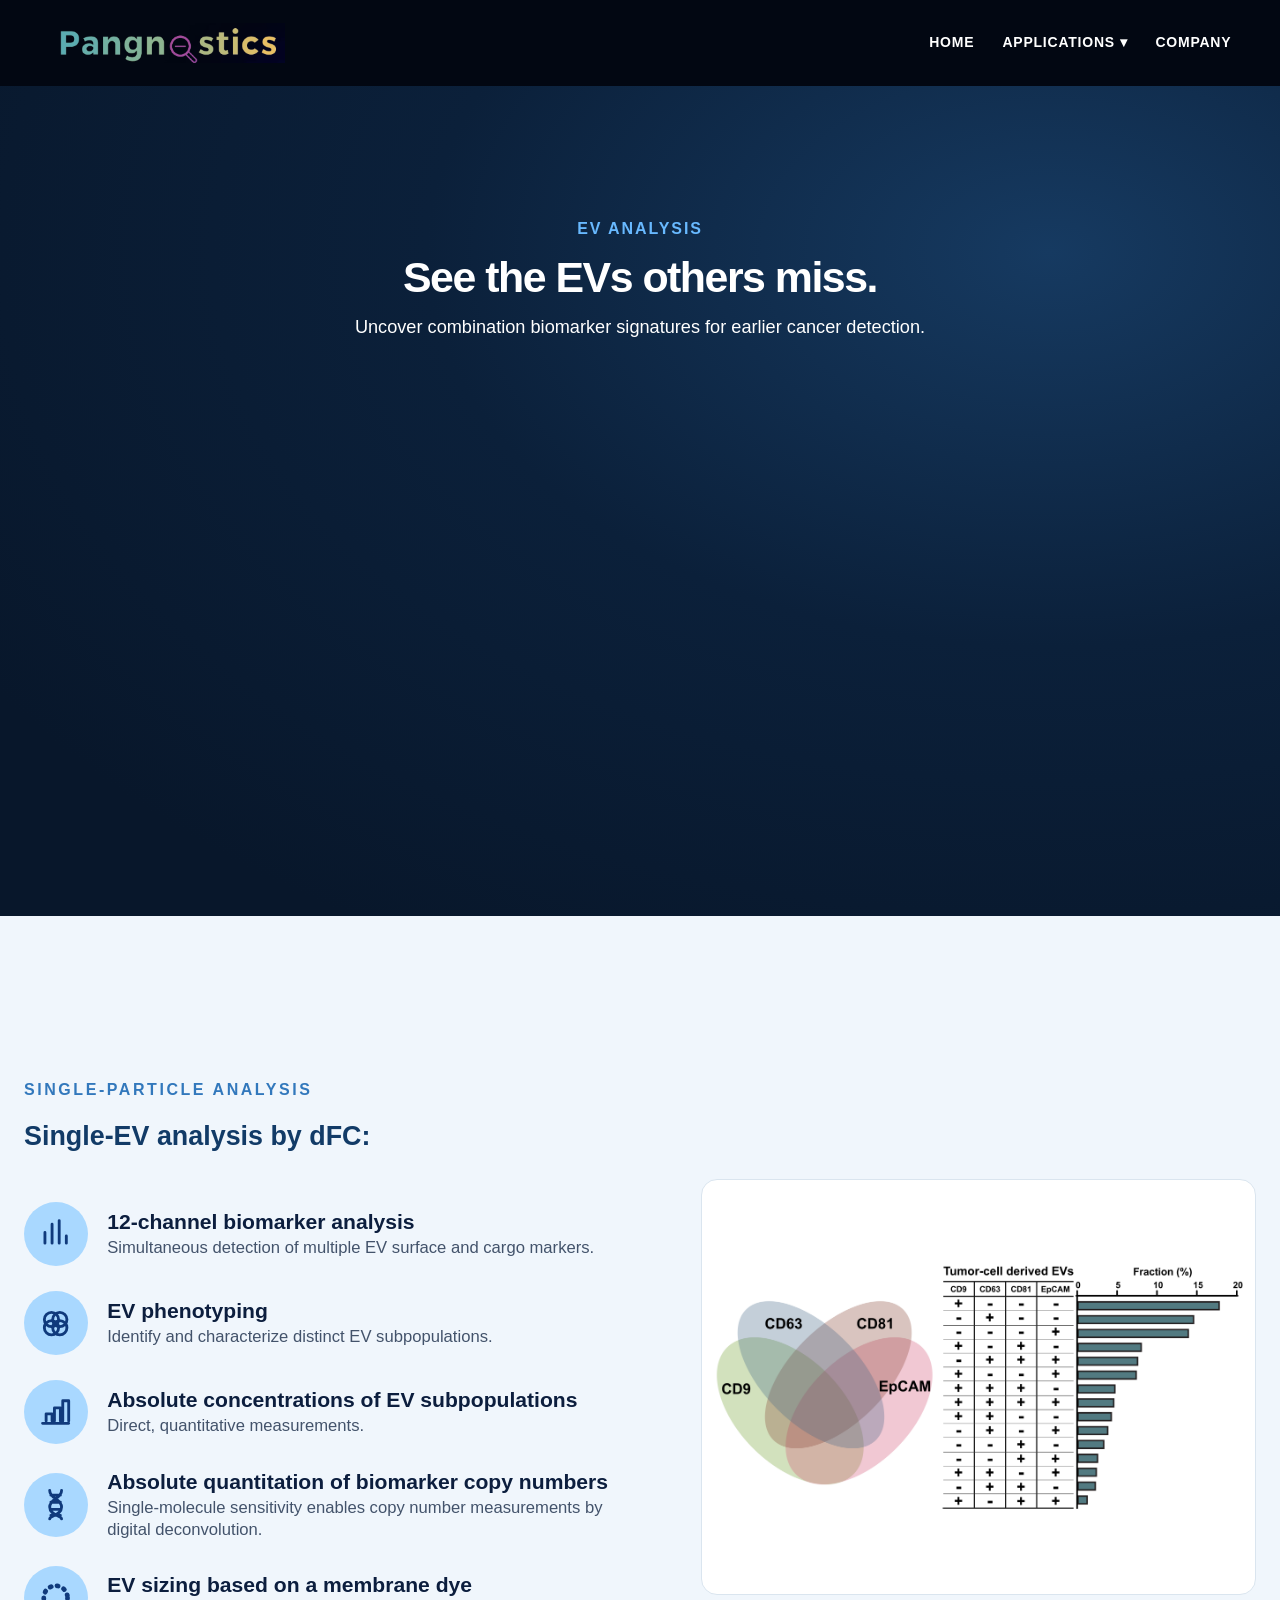
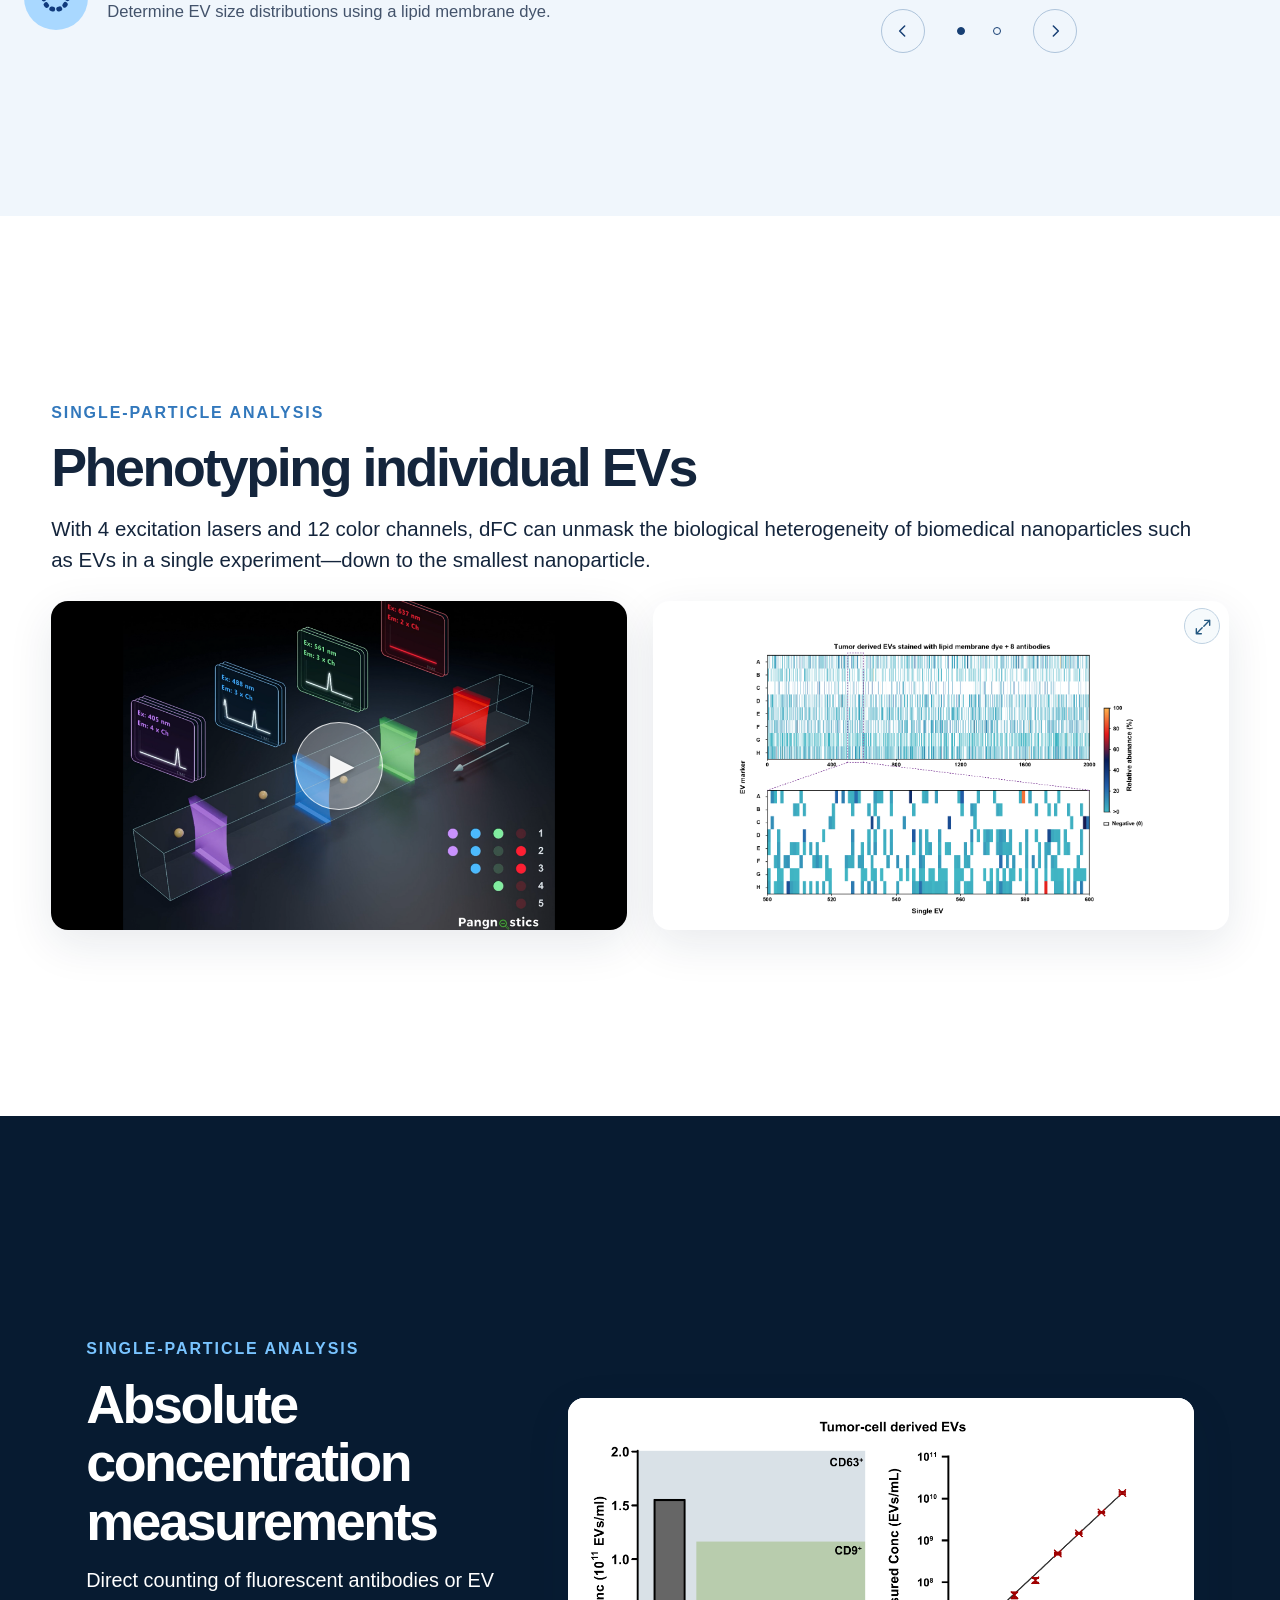
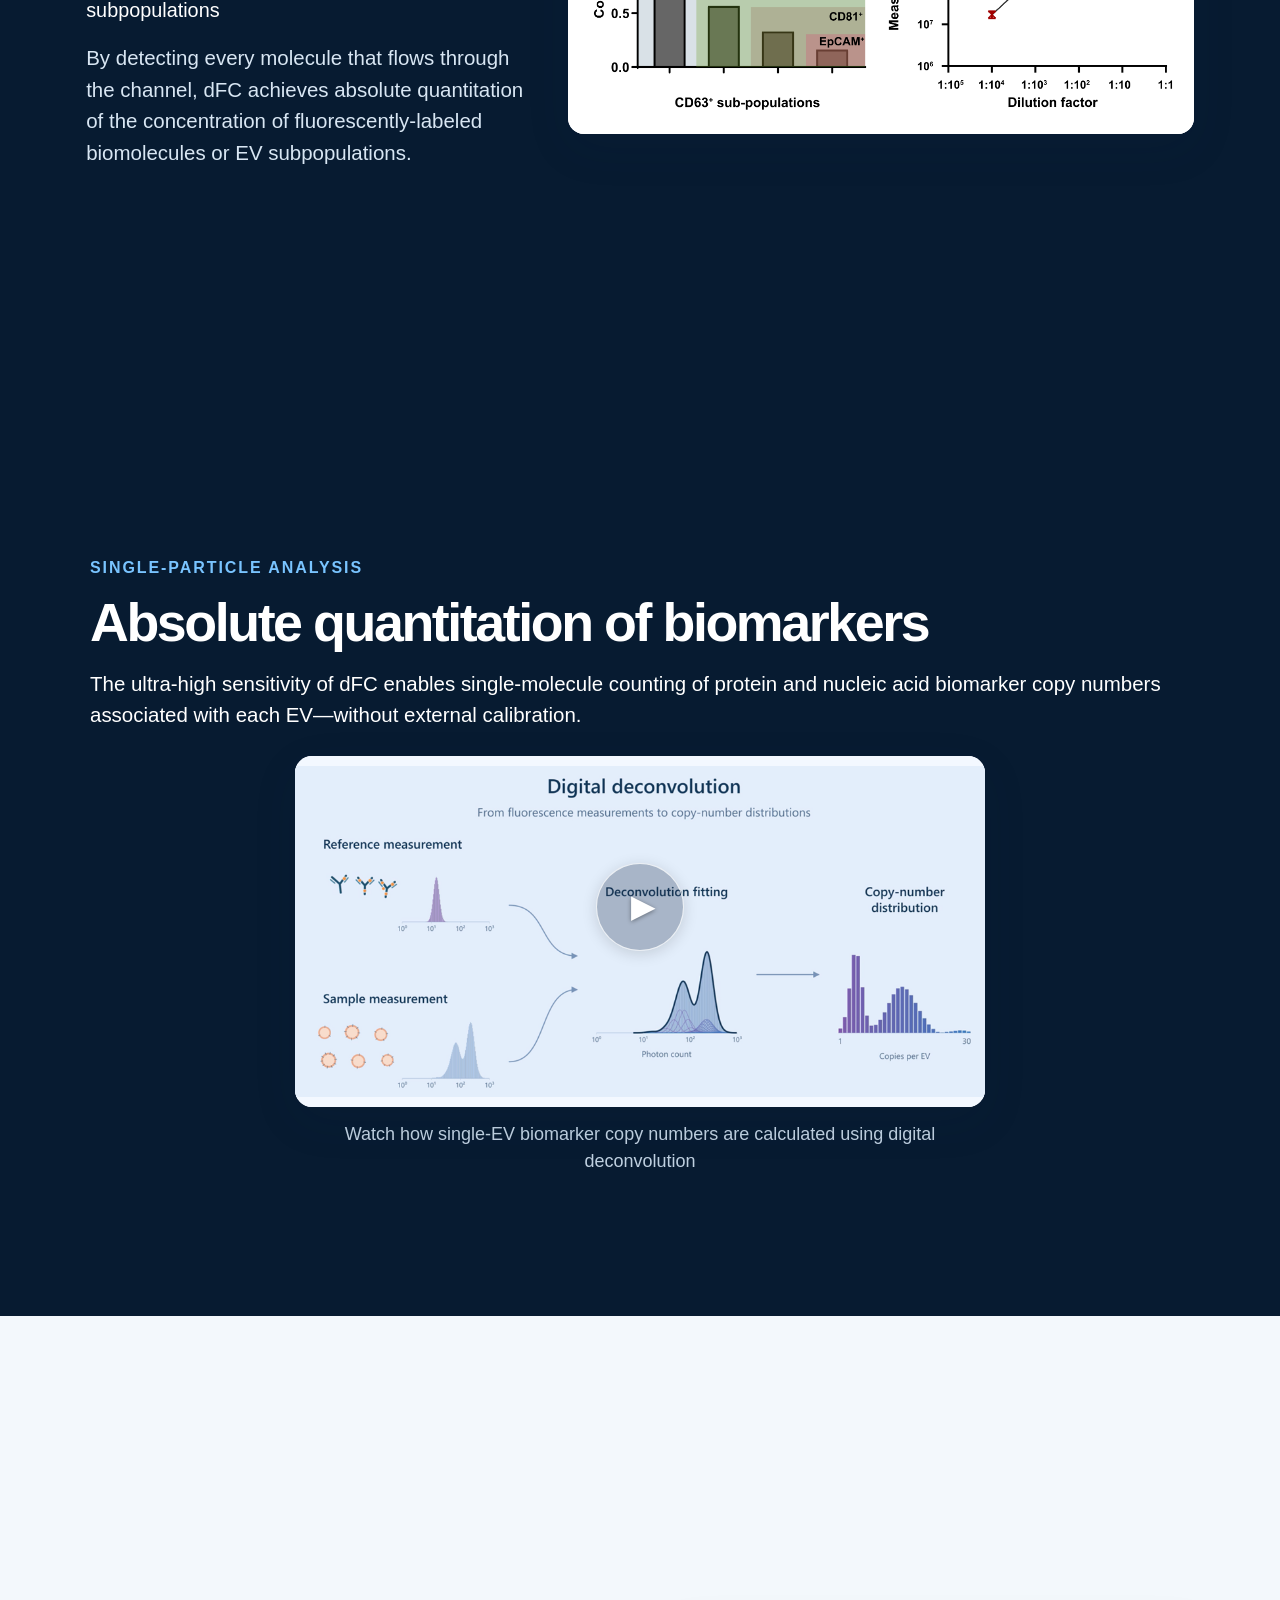
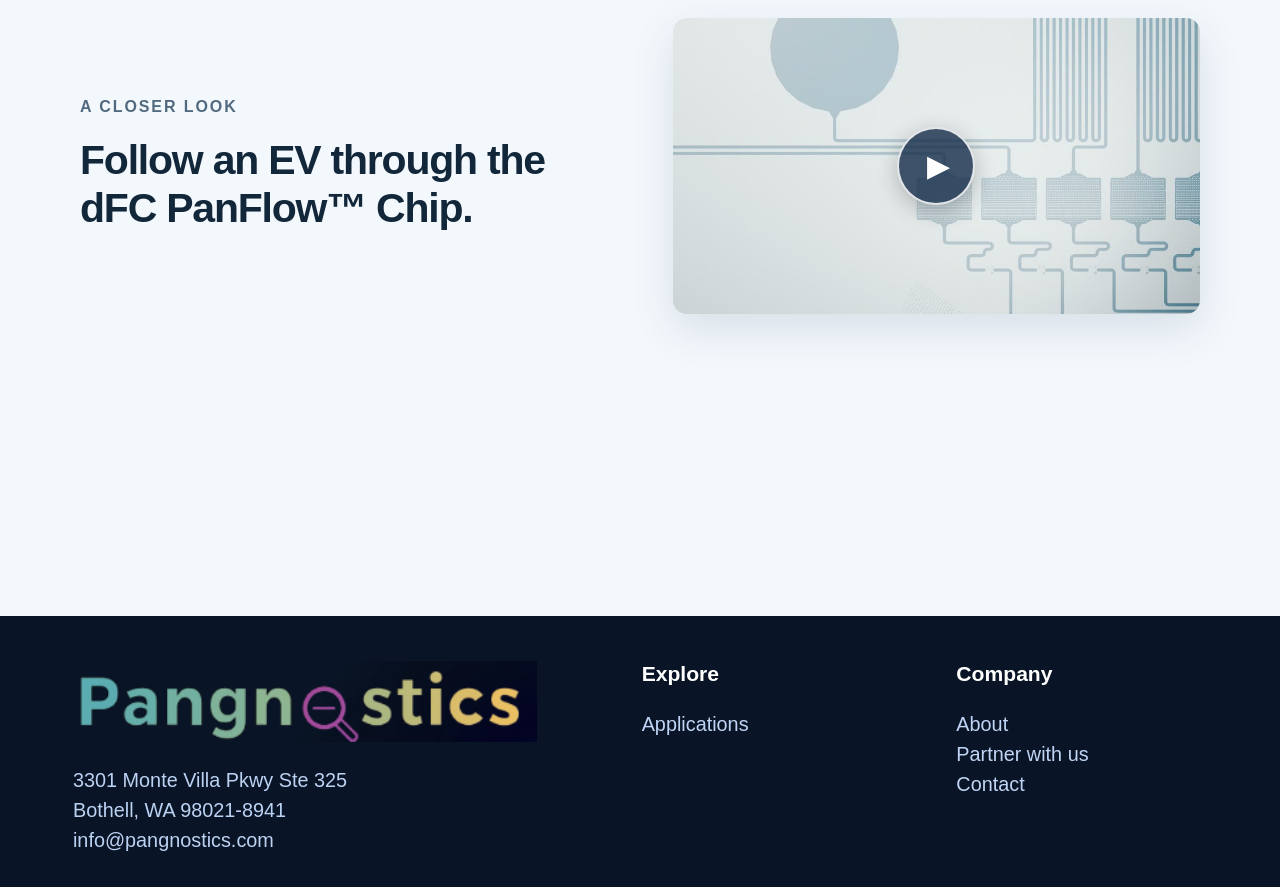
==== ev-analysis.html @ 98f46ed5 "Initial Pangnostics website" ====
<!doctype html>
<html lang="en">
<head>
<meta charset="utf-8">
<meta name="viewport" content="width=device-width,initial-scale=1">
<title>EV Analysis | Pangnostics</title>
<meta content="Pangnostics digital flow cytometry combines single-molecule fluorescence sensitivity with multiparameter analysis and quantitative characterization of extracellular vesicles." name="description"/>
<link rel="stylesheet" href="assets/css/site.css">
<link rel="stylesheet" href="assets/css/package.css">
<script src="assets/js/navigation.js" defer></script>
<script src="assets/js/page.js" defer></script>
<script src="assets/js/videos.js" defer></script>
<script src="assets/js/video-player.js" defer></script>
<script src="assets/js/ev-cards.js" defer></script>
<link rel="stylesheet" href="assets/css/ev-page-consistency.css">
<link rel="stylesheet" href="assets/css/ev-gallery.css">
<link rel="stylesheet" href="assets/css/ev-heatmap.css">
<link rel="stylesheet" href="assets/css/concentration-figure.css">
<link rel="stylesheet" href="assets/css/closer-look.css">
<script src="assets/js/ev-gallery-images.js" defer></script>
<script src="assets/js/ev-gallery.js" defer></script>
<script src="assets/js/ev-heatmap.js" defer></script>
<link rel="stylesheet" href="assets/css/review-fixes.css">
<script src="assets/js/analytics-config.js" defer></script>
<script src="assets/js/analytics.js" defer></script>
</head>
<body data-page-file="ev-analysis.html">
<a class="skip-link" href="#main-content">Skip to content</a>
<header class="top"><div class="wrap nav"><a aria-label="Pangnostics home" class="brand" href="index.html"><img alt="Pangnostics" class="brand-logo" src="assets/images/pangnostics-625a7a8a.png"/></a><button aria-label="Toggle navigation" class="menu" id="menu">☰</button><nav class="navlinks" id="navlinks"><a href="index.html">Home</a><div class="drop"><button class="dropbtn">Applications ▾</button><div class="dropdown"><a aria-current="page" href="ev-analysis.html">EV Analysis</a><a href="antibody-analysis.html">Antibody Analysis</a></div></div><a href="company.html">Company</a></nav></div></header>
<main id="main-content" tabindex="-1">
<section class="page active" id="ev-analysis">
  <div class="ev-story" aria-label="Extracellular vesicles for early cancer detection">
    <div class="ev-story-inner">
      <div class="ev-story-heading">
        <div class="ev-story-eyebrow">EV ANALYSIS</div>
        <h1>See the EVs others miss.</h1>
        <p>Uncover combination biomarker signatures for earlier cancer detection.</p>
      </div>
      <div class="ev-story-grid">
        <article class="ev-stage ev-stage-one">
          <div class="ev-stage-label">THE IMPORTANCE OF EVs</div><button class="ev-enlarge-button" type="button" aria-label="Enlarged view of the opportunity"><span aria-hidden="true">⤢</span> Enlarge</button>
          <div class="ev-stage-visual ev-opportunity-visual">
            <img class="ev-opportunity-image" src="assets/images/illustration-of-an-extracellular-vesicle-carrying-surface-proteins-nuc-bfad8559.png" alt="Illustration of an extracellular vesicle carrying surface proteins, nucleic acids, and other molecular biomarkers">
            <div class="ev-opportunity-citation">Xu et al. (2021) <em>Front. Cardiovasc. Med.</em></div>
          </div>
          <div class="ev-stage-caption-spacer" aria-hidden="true"></div>
          <h2>Combination biomarkers</h2>
          <p>EVs carry multiplexed molecular signatures with potential utility for early cancer detection via liquid biopsy.</p>
        </article>
        <article class="ev-stage ev-stage-two">
          <div class="ev-stage-label">THE CHALLENGE</div><button class="ev-enlarge-button" type="button" aria-label="Enlarged view of the challenge"><span aria-hidden="true">⤢</span> Enlarge</button>
          <div class="ev-stage-visual ev-limits-visual" aria-hidden="true">
            <svg viewBox="12 20 325 215" preserveAspectRatio="xMidYMid meet">
              <defs><linearGradient id="thresholdFade" x1="0" x2="1"><stop stop-color="#e94f71" stop-opacity=".2"/><stop offset="1" stop-color="#e94f71" stop-opacity=".04"/></linearGradient></defs>
              <rect x="17" y="28" width="315" height="178" rx="15" fill="#102c4b"/>
              <rect x="18" y="29" width="176" height="176" rx="14" fill="url(#thresholdFade)"/>
              <path d="M194 27 V207" stroke="#ff7892" stroke-width="2.5" stroke-dasharray="7 6"/>
              <g fill="#6dbaf7" stroke="#c6e9ff" stroke-width="1.3" opacity=".95">
                <circle cx="53" cy="83" r="6"/><circle cx="84" cy="134" r="8"/><circle cx="118" cy="64" r="5"/><circle cx="145" cy="164" r="7"/><circle cx="160" cy="109" r="6"/><circle cx="43" cy="166" r="5"/><circle cx="112" cy="187" r="4"/><circle cx="91" cy="91" r="5"/>
              </g>
              <g fill="#8ee1d4" stroke="#dbfff8" stroke-width="1.5"><circle cx="245" cy="113" r="22"/><circle cx="294" cy="166" r="16"/></g>
              <text x="40" y="48" fill="#ffb2c2" font-size="17" text-anchor="start"><tspan x="40" dy="0">Below detection</tspan><tspan x="40" dy="19">limits</tspan></text>
              <text x="195" y="222" fill="#ff91a8" font-size="16" text-anchor="middle">~100 nm</text>
              
            </svg>
          </div>
          <div class="ev-stage-caption-spacer" aria-hidden="true"></div>
          <h2>Most EVs go unseen</h2>
          <p>Most EVs are &lt;100 nm—below the detection limits of conventional macrofluidic nanoscale flow cytometers.</p>
        </article>
        <article class="ev-stage ev-stage-three">
          <div class="ev-stage-label">THE dFC SOLUTION</div><button class="ev-enlarge-button" type="button" aria-label="Enlarged view of the dfc solution"><span aria-hidden="true">⤢</span> Enlarge</button>
          <div class="ev-stage-visual ev-plot-visual">
            <div class="ev-plot-reveal"><img src="assets/images/ev-size-and-pe-copy-number-distribution-showing-evs-below-conventional-09c8b274.png" alt="EV size and PE copy-number distribution showing EVs below conventional nanoscale flow cytometer detection limits"></div>
            
          </div>
          <div class="ev-stage-caption-spacer" aria-hidden="true"></div>
          <h2>dFC detects even the smallest EVs</h2>
          <p><strong>100% single-fluorophore detection efficiency enables detection far below conventional limits.</strong></p><a class="ev-publication-link" href="https://pubmed.ncbi.nlm.nih.gov/39140467/" target="_blank" rel="noopener noreferrer">See the publication <span aria-hidden="true">↗</span></a>
        </article>
      </div>
      
    </div>
  </div>
  <section class="ev-overview-section antibody-video-overview" aria-label="dFC high-plex EV analysis overview">
    <div class="ev-overview-inner">
      <p class="ev-capability-kicker">SINGLE-PARTICLE ANALYSIS</p>
      <div class="ev-overview-layout">
        <div class="ev-overview-capabilities">
          <h3 class="ev-overview-capabilities-title">Single-EV analysis by dFC:</h3>
          <ul>
            <li><span class="ev-cap-icon" aria-hidden="true"><svg viewBox="0 0 28 28" fill="none" stroke="currentColor" stroke-width="2.4" stroke-linejoin="round" stroke-linecap="round"><path d="M5 22V13 M11 22V6 M17 22V3 M23 22V16" /></svg></span><span class="ev-cap-copy"><strong>12-channel biomarker analysis</strong><span>Simultaneous detection of multiple EV surface and cargo markers.</span></span></li>
            <li><span class="ev-cap-icon" aria-hidden="true"><svg viewBox="0 0 28 28" fill="none" stroke="currentColor" stroke-width="2.4" stroke-linejoin="round" stroke-linecap="round"><circle cx="10.5" cy="10.5" r="6"/><circle cx="17.5" cy="10.5" r="6"/><circle cx="10.5" cy="17.5" r="6"/><circle cx="17.5" cy="17.5" r="6"/></svg></span><span class="ev-cap-copy"><strong>EV phenotyping</strong><span>Identify and characterize distinct EV subpopulations.</span></span></li>
            <li><span class="ev-cap-icon" aria-hidden="true"><svg viewBox="0 0 28 28" fill="none" stroke="currentColor" stroke-width="2.4" stroke-linejoin="round" stroke-linecap="round"><path d="M3 23H25 M6 21V15H11V21 M13 21V10H18V21 M20 21V4H25V21"/></svg></span><span class="ev-cap-copy"><strong>Absolute concentrations of EV subpopulations</strong><span>Direct, quantitative measurements.</span></span></li>
            <li><span class="ev-cap-icon" aria-hidden="true"><svg viewBox="0 0 28 28" fill="none" stroke="currentColor" stroke-width="2.4" stroke-linejoin="round" stroke-linecap="round"><path d="M9 2C9 9 19 9 19 16S9 23 9 26 M19 2C19 9 9 9 9 16S19 23 19 26 M10 6H18 M10 12H18 M10 18H18 M10 23H18"/></svg></span><span class="ev-cap-copy"><strong>Absolute quantitation of biomarker copy numbers</strong><span>Single-molecule sensitivity enables copy number measurements by digital deconvolution.</span></span></li>
            <li><span class="ev-cap-icon" aria-hidden="true"><svg viewBox="0 0 28 28" fill="none" stroke="currentColor" stroke-width="2.4" stroke-linejoin="round" stroke-linecap="round"><circle cx="14" cy="14" r="10" stroke-dasharray="1 5" stroke-width="4" stroke-linecap="round"/></svg></span><span class="ev-cap-copy"><strong>EV sizing based on a membrane dye</strong><span>Determine EV size distributions using a lipid membrane dye.</span></span></li>
          </ul>
        </div>
              <div class="ev-overview-media">
  <!-- Manual two-image gallery; only raster exports are served. -->
  <div class="ev-gallery" data-ev-gallery role="region" aria-roledescription="carousel" aria-label="EV analysis images" hidden>
    <div class="ev-gallery-stage"></div>
    <div class="ev-gallery-controls" aria-label="Image controls">
      <button class="ev-gallery-arrow" type="button" data-ev-prev aria-label="Previous image"><svg viewBox="0 0 24 24" aria-hidden="true"><path d="m14 6-6 6 6 6"/></svg></button>
      <div class="ev-gallery-positions" aria-label="Choose image"></div>
      <button class="ev-gallery-arrow" type="button" data-ev-next aria-label="Next image"><svg viewBox="0 0 24 24" aria-hidden="true"><path d="m10 6 6 6-6 6"/></svg></button>
    </div>
    <p class="ev-gallery-status" aria-live="polite" aria-atomic="true"></p>
  </div>
</div>
</div>
</div>
</section>
<!-- EV Analysis: homepage sections replicated -->
<section aria-labelledby="ev-copy-ev-section-title" class="molecule-section ev-section">
<div class="molecule-content">
<p class="dfc-intro-kicker">SINGLE-PARTICLE ANALYSIS</p>
<h2 id="ev-copy-ev-section-title">Phenotyping individual EVs</h2>
<p class="molecule-explainer">With 4 excitation lasers and 12 color channels, dFC can unmask the biological heterogeneity of biomedical nanoparticles such as EVs in a single experiment—down to the smallest nanoparticle.</p>
<div class="molecule-visuals">
<figure class="molecule-video-figure"><div class="molecule-visual molecule-video" id="ev-copy-ev-video4-card">
<button aria-label="Play video: Multiparameter EV phenotyping" class="molecule-video-trigger" tabindex="-1" aria-disabled="true" type="button" data-video="ev-phenotyping">
<img alt="Four excitation lasers and multicolor fluorescence detection channels for individual EV analysis" src="assets/images/four-excitation-lasers-and-multicolor-fluorescence-detection-channels-6faaa29b.png"/>
<span aria-hidden="true" class="molecule-play-icon">▶</span><span class="molecule-center-label">EV phenotyping</span>
</button>
<img class="static-video-poster" src="assets/images/four-excitation-lasers-and-multicolor-fluorescence-detection-channels-6faaa29b.png" alt="Video preview"/>
</div></figure>
<figure class="molecule-visual ev-phenotype-figure ev-heatmap-figure">
  <img alt="Eight-marker single-EV heatmap with an expanded view of EVs 500–600" src="assets/images/8-marker-heatmap-2@4x.png" width="2378" height="1610" loading="lazy"/>
  <button class="ev-heatmap-enlarge" type="button" aria-label="Enlarge eight-marker EV heatmap" aria-haspopup="dialog" aria-controls="ev-heatmap-dialog" title="Enlarge heatmap">
    <svg viewBox="0 0 24 24" fill="none" stroke="currentColor" stroke-width="1.7" stroke-linecap="round" stroke-linejoin="round" aria-hidden="true"><path d="M14 4h6v6M20 4l-7 7M10 20H4v-6M4 20l7-7"/></svg>
  </button>
</figure>
</div>
</div>
</section>
<section aria-label="Absolute concentration" class="molecule-section ev-concentration-section">
<div class="molecule-content"><div class="concentration-copy">
<p class="dfc-intro-kicker">SINGLE-PARTICLE ANALYSIS</p>
<h2>Absolute concentration measurements</h2><p class="molecule-explainer concentration-subheading">Direct counting of fluorescent antibodies or EV subpopulations</p>
<p class="molecule-explainer">By detecting every molecule that flows through the channel, dFC achieves absolute quantitation of the concentration of fluorescently-labeled biomolecules or EV subpopulations.</p>
</div><figure class="ev-wide-figure concentration-png-figure"><picture><img alt="Tumor-cell-derived EV subpopulation concentrations and measured EV concentration across dilution factors" src="assets/images/ev-concentration.png" width="2400" height="1287" loading="lazy"/></picture></figure>
</div>
</section>
<section aria-labelledby="ev-copy-deconvolution-title" class="molecule-section ev-deconvolution-section">
<div class="molecule-content">
<p class="dfc-intro-kicker">SINGLE-PARTICLE ANALYSIS</p>
<h2 id="ev-copy-deconvolution-title">Absolute quantitation of biomarkers</h2>
<p class="molecule-explainer">The ultra-high sensitivity of dFC enables single-molecule counting of protein and nucleic acid biomarker copy numbers associated with each EV—without external calibration.</p>
<div class="biomarker-video-grid">

<figure class="biomarker-video-figure">
<div class="molecule-visual molecule-video biomarker-player" id="ev-copy-ev-video5-card">
<button aria-label="Play video 5: Digital deconvolution" class="molecule-video-trigger" tabindex="-1" aria-disabled="true" type="button" data-video="deconvolution">
<img alt="Digital deconvolution: fluorescence measurements, fitting, and biomarker copy-number distributions" src="assets/images/digital-deconvolution-fluorescence-measurements-fitting-and-biomarker-8fc20e93.png"/>
<span aria-hidden="true" class="molecule-play-icon">▶</span>

</button>
<img class="static-video-poster" src="assets/images/digital-deconvolution-fluorescence-measurements-fitting-and-biomarker-8fc20e93.png" alt="Video preview"/>
</div>
<figcaption>Watch how single-EV biomarker copy numbers are calculated using digital deconvolution</figcaption>
</figure>
</div>
</div>
</section>
<div class="section pale closer-look-section"><div class="wrap feature"><div class="feature-copy"><p class="kicker">A CLOSER LOOK</p><h2>Follow an EV through the dFC PanFlow™ Chip.</h2></div><div class="feature-media closer-look-video" id="ev-copy-closer-look-video"><img class="static-video-poster" src="assets/images/video-preview-a5684bd1.jpg" alt="Video preview"/><button type="button" class="closer-look-play" tabindex="-1" aria-disabled="true" aria-label="Play EV journey video" data-video="ev-journey"><span aria-hidden="true">▶</span></button></div></div></div>

</section>
</main>
<footer class="pang-footer"><div class="pang-footer-grid">
 <div class="pang-footer-identity"><a href="index.html" aria-label="Pangnostics home"><img class="pang-footer-logo" src="assets/images/pangnostics-625a7a8a.png" alt="Pangnostics logo"></a><div class="pang-footer-address"><div>3301 Monte Villa Pkwy Ste 325</div><div>Bothell, WA 98021-8941</div><a class="pang-footer-email" href="mailto:info@pangnostics.com">info@pangnostics.com</a></div></div>
 <div class="pang-footer-links"><h3>Explore</h3><div class="pang-footer-applications"><button type="button" class="pang-footer-app-trigger" aria-haspopup="true" aria-expanded="false">Applications</button><nav class="pang-footer-app-popup" aria-label="Footer applications"><a href="ev-analysis.html">EV Analysis</a><a href="antibody-analysis.html">Antibody Analysis</a></nav></div></div>
 <div class="pang-footer-links"><h3>Company</h3><a href="company.html">About</a><a href="mailto:info@pangnostics.com?subject=Partner%20with%20Pangnostics">Partner with us</a><a href="mailto:info@pangnostics.com">Contact</a></div>
 </div></footer>
<dialog id="ev-heatmap-dialog" class="heatmap-dialog" aria-labelledby="ev-heatmap-dialog-title">
  <div class="heatmap-dialog-bar">
    <p class="heatmap-dialog-title" id="ev-heatmap-dialog-title">Eight-marker EV heatmap</p>
    <div class="heatmap-dialog-tools">
      <button class="heatmap-dialog-zoom" type="button" aria-label="Zoom in on heatmap" title="Zoom in on heatmap" aria-pressed="false"><svg viewBox="0 0 24 24" fill="none" stroke="currentColor" stroke-width="1.7" stroke-linecap="round" aria-hidden="true"><circle cx="10" cy="10" r="6.5"/><path d="m15 15 6 6M7 10h6"/><path class="heatmap-zoom-plus" d="M10 7v6"/></svg></button>
      <button class="heatmap-dialog-close" type="button" aria-label="Close enlarged heatmap" title="Close" autofocus><svg viewBox="0 0 24 24" fill="none" stroke="currentColor" stroke-width="1.7" stroke-linecap="round" aria-hidden="true"><path d="m6 6 12 12M18 6 6 18"/></svg></button>
    </div>
  </div>
  <div class="heatmap-dialog-viewport" tabindex="0" aria-label="Enlarged heatmap; scroll to pan when zoomed">
    <img class="heatmap-dialog-image" src="assets/images/8-marker-heatmap-2@4x.png" alt="Eight-marker single-EV heatmap with an expanded view of EVs 500–600" width="2378" height="1610" loading="lazy"/>
  </div>
</dialog>
</body>
</html>
---- assets/css/site.css ----
/* Source style block 1; original cascade order. */
:root{--navy:#081e35;--navy2:#0e3357;--blue:#096bd8;--cyan:#3cc5eb;--ink:#13273b;--muted:#607386;--pale:#f3f8fc;--line:#dce8f1;--white:#fff}*{box-sizing:border-box}html{scroll-behavior:smooth}body{margin:0;font-family:Inter,Arial,Helvetica,sans-serif;color:var(--ink);line-height:1.55;background:white}button,a{font:inherit}a{text-decoration:none;color:inherit}button{cursor:pointer}.wrap{max-width:1180px;margin:0 auto;padding:0 30px}.top{position:sticky;top:0;z-index:100;background:#fffffff5;backdrop-filter:blur(15px);border-bottom:1px solid #e5edf4}.nav{height:78px;display:flex;align-items:center;justify-content:space-between;gap:20px}.brand{font-size:27px;letter-spacing:-1px;font-weight:850;color:var(--navy);white-space:nowrap}.brand span{color:var(--blue)}.navlinks{display:flex;gap:29px;align-items:center;font-size:14px;font-weight:700}.navlinks>a,.dropbtn{color:#28445d;background:none;border:0;padding:24px 0}.navlinks>a:hover,.dropbtn:hover,.navlinks .active{color:var(--blue)}.drop{position:relative}.dropdown{display:none;position:absolute;top:64px;left:-15px;background:white;min-width:210px;padding:10px;box-shadow:0 15px 40px #102b4930;border:1px solid var(--line);border-radius:10px}.drop:hover .dropdown,.drop:focus-within .dropdown{display:block}.dropdown a{display:block;padding:10px 12px;border-radius:6px}.dropdown a:hover{background:var(--pale);color:var(--blue)}.menu{display:none;background:transparent;border:0;font-size:25px}.page{display:none}.page.active{display:block}.hero{background:linear-gradient(112deg,#fff 0%,#f5faff 54%,#e8f5ff 100%);overflow:hidden}.hero-grid{min-height:650px;display:grid;grid-template-columns:1fr 1fr;gap:48px;align-items:center;padding-top:60px;padding-bottom:75px}.eyebrow{font-size:12px;font-weight:850;letter-spacing:2.3px;text-transform:uppercase;color:var(--blue);margin:0 0 17px}.hero h1{font-size:clamp(44px,5.4vw,70px);line-height:1.05;letter-spacing:-2.9px;margin:0 0 24px;font-weight:850}.hero h1 em{font-style:normal;color:var(--blue)}.lead{font-size:21px;line-height:1.55;color:#38526a;max-width:650px}.support{color:var(--muted);font-size:16px}.actions{display:flex;flex-wrap:wrap;gap:12px;margin-top:30px}.btn{display:inline-block;padding:13px 21px;border:1px solid var(--blue);color:var(--blue);border-radius:8px;font-weight:750;background:white}.btn.primary{background:var(--blue);color:white}.btn:hover{filter:brightness(.93)}.hero-media{position:relative}.hero-media video,.hero-media img{width:100%;display:block;border-radius:16px;box-shadow:0 25px 60px #193e622e;background:var(--navy)}.media-label{position:absolute;bottom:-17px;right:-12px;background:white;box-shadow:0 12px 30px #173a5b23;padding:15px 20px;border-radius:10px;font-weight:800;font-size:13px;color:var(--navy)}.section{padding:88px 0}.section.pale{background:var(--pale)}.section.dark{background:var(--navy);color:white}.center{text-align:center}.section-title{font-size:clamp(32px,3.8vw,48px);letter-spacing:-1.5px;line-height:1.16;margin:0 0 18px}.intro{font-size:18px;color:var(--muted);max-width:800px;margin:0 auto 35px}.dark .intro{color:#b8cbdc}.cards{display:grid;grid-template-columns:repeat(3,1fr);gap:22px;margin-top:36px}.card{background:white;border:1px solid var(--line);border-radius:13px;padding:29px;box-shadow:0 8px 30px #1b4d6e09}.card .num{color:var(--blue);font-size:12px;font-weight:850;letter-spacing:1.5px}.card h3{font-size:21px;line-height:1.3;margin:14px 0 10px}.card p{color:var(--muted);margin:0}.feature{display:grid;grid-template-columns:1fr 1fr;gap:65px;align-items:center;margin:68px 0}.feature.reverse .feature-copy{order:2}.feature.reverse .feature-media{order:1}.feature h2{font-size:clamp(29px,3.2vw,43px);line-height:1.18;letter-spacing:-1.2px;margin:0 0 20px}.feature p{color:#526a80;font-size:17px}.feature-media img,.feature-media video{display:block;width:100%;border-radius:14px;box-shadow:0 15px 42px #1c3b5a20;background:#fff}.feature-media .scientific{padding:18px;border:1px solid var(--line);background:#fff}.video-grid{display:grid;grid-template-columns:1fr 1fr;gap:14px}.video-grid video{width:100%;border-radius:10px;background:#071b31}.vid-caption{font-size:12px;color:var(--muted);margin:10px 0 0}.kicker{font-size:12px;letter-spacing:1.6px;font-weight:850;color:var(--blue);text-transform:uppercase}.subhero{background:linear-gradient(115deg,var(--navy),#164d7c);padding:85px 0;color:white}.subhero h1{font-size:clamp(38px,5vw,62px);line-height:1.1;letter-spacing:-2px;margin:10px 0 16px}.subhero p{max-width:820px;color:#d0e0ef;font-size:20px;margin:0}.statrow{display:grid;grid-template-columns:repeat(3,1fr);gap:20px;margin-top:35px}.stat{border-left:3px solid var(--cyan);padding:5px 0 5px 18px}.stat strong{display:block;font-size:24px}.stat span{font-size:13px;color:#b9d3e5}.application{display:grid;grid-template-columns:1fr 1fr;gap:24px}.appcard{padding:36px;border:1px solid var(--line);border-radius:15px;background:white}.appcard h3{font-size:26px;margin:8px 0 14px}.appcard p{color:var(--muted)}.bullets{padding-left:20px;color:#51687d}.bullets li{margin:9px 0}.banner{background:linear-gradient(110deg,#0d3760,#096bd8);color:white;padding:55px 0}.banner .wrap{display:flex;align-items:center;justify-content:space-between;gap:25px}.banner h2{margin:0;font-size:32px}.banner p{color:#cde3f9}.banner .btn{border-color:white;color:var(--blue)}footer{background:#06172a;color:#b4c8d9;padding:38px 0;font-size:13px}footer .wrap{display:flex;justify-content:space-between;align-items:center;gap:20px}footer a{color:white}.notice{background:#fff8e8;border-left:3px solid #e5ad32;padding:13px 17px;font-size:13px;color:#6a542c;margin-top:20px}.line{height:1px;background:var(--line);margin:55px 0}.small{font-size:13px;color:var(--muted)}@media(max-width:850px){.menu{display:block}.navlinks{display:none;position:absolute;top:77px;left:0;right:0;background:white;flex-direction:column;align-items:stretch;padding:15px 30px;gap:0;box-shadow:0 18px 35px #0002}.navlinks.open{display:flex}.navlinks>a,.dropbtn{padding:12px 0}.dropdown{display:block;position:static;box-shadow:none;border:0;padding:0 0 0 15px}.hero-grid,.feature,.application{grid-template-columns:1fr}.hero-grid{min-height:auto;padding-top:55px}.feature.reverse .feature-copy,.feature.reverse .feature-media{order:initial}.cards,.statrow{grid-template-columns:1fr}.section{padding:65px 0}.banner .wrap,footer .wrap{display:block}.hero h1{letter-spacing:-1.5px}}@media(max-width:480px){.wrap{padding:0 20px}.video-grid{grid-template-columns:1fr}.hero h1{font-size:43px}}

.video-prelude{display:grid;grid-template-columns:105px 1fr;gap:15px;align-items:center;margin:12px 0 12px;padding:13px;border:1px solid #dce8f1;background:#f3f8fc;border-radius:12px}
.video-prelude img{width:105px;aspect-ratio:16/9;object-fit:cover;border-radius:7px}
.video-prelude strong{display:block;color:#081e35;font-size:15px;line-height:1.3}
.video-prelude p{font-size:13px!important;line-height:1.4!important;margin:4px 0 0!important}
.video-index{font-size:10px;color:#096bd8;font-weight:850;letter-spacing:1.3px;display:block;margin-bottom:4px}
.source-fallback{border:1px solid #dce8f1;border-radius:12px;padding:24px;background:#f3f8fc;margin-top:14px}
.source-fallback p{font-size:13px;color:#607386}
@media(max-width:500px){.video-prelude{grid-template-columns:1fr}.video-prelude img{width:100%}}

/* Immersive homepage hero — recording itself includes the original centered headline. */
body:has(#home.active) .top{position:absolute;top:0;left:0;right:0;background:transparent;border:0;backdrop-filter:none;z-index:110}
body:has(#home.active) .top .nav{height:100px;max-width:none;padding:0 clamp(25px,4vw,65px)}
body:has(#home.active) .navlinks>a,body:has(#home.active) .dropbtn{color:white;text-transform:uppercase;letter-spacing:.045em;text-shadow:0 1px 6px #0008}
body:has(#home.active) .navlinks>a:hover,body:has(#home.active) .dropbtn:hover{color:#90dce9}
body:has(#home.active) .menu{color:white}
body:has(#home.active) .brand-logo{width:285px;max-width:35vw}
.immersive-hero{position:relative;background:#030713;width:100%;height:min(46.96vw,760px);min-height:0;overflow:hidden}
.hero-background-video{position:absolute;inset:0;width:100%;height:100%;object-fit:cover;display:block;border:0;border-radius:0;box-shadow:none;pointer-events:none}
/* The captured video includes the old navigation; mask it so the working navigation replaces it. */
.hero-nav-mask{position:absolute;top:0;left:0;right:0;height:103px;background:#01040b;pointer-events:none}
.home-intro-strip{background:#fff;padding:42px 0 47px;border-bottom:1px solid var(--line)}
.home-intro-inner{display:flex;align-items:center;justify-content:space-between;gap:35px}
.home-intro-inner h2{font-size:clamp(25px,3vw,38px);line-height:1.2;margin:0 0 8px;color:var(--navy)}
.home-intro-inner p:not(.eyebrow){margin:0;color:var(--muted);max-width:670px}
.home-intro-inner .actions{flex-shrink:0;margin:0}
@media(max-width:850px){body:has(#home.active) .navlinks{background:#06172a;top:85px}body:has(#home.active) .brand-logo{width:210px;max-width:65vw}.immersive-hero{height:55vw;min-height:0}.hero-nav-mask{height:88px}.home-intro-inner{display:block}.home-intro-inner .actions{margin-top:22px}}
@media(max-width:600px){.immersive-hero{height:65vw;min-height:0}.hero-background-video{object-fit:cover}.hero-nav-mask{height:80px}body:has(#home.active) .top .nav{height:80px}}

/* Revision 6: single immersive animated first screen with overlay navigation. */
body:has(#home.active) .top{position:absolute!important;inset:0 0 auto 0!important;height:104px;background:transparent!important;box-shadow:none!important;border:0!important;z-index:110}
body:has(#home.active) .top .nav{height:104px;max-width:none;padding-inline:clamp(24px,3.8vw,70px)}
body:has(#home.active) .navlinks{gap:clamp(16px,2.2vw,35px)}
body:has(#home.active) .navlinks>a,body:has(#home.active) .dropbtn{color:#fff;font-size:14px;font-weight:750;text-shadow:0 1px 7px #000b}
body:has(#home.active) .navlinks>a:hover,body:has(#home.active) .dropbtn:hover{color:#a6d8ed}
body:has(#home.active) .brand-logo{width:clamp(210px,18.5vw,300px);max-width:42vw}
.immersive-hero{height:100svh!important;min-height:580px!important;max-height:none!important;background:#010510!important;position:relative;isolation:isolate}
.hero-background-video{position:absolute;inset:0;width:100%;height:100%;object-fit:cover!important;object-position:center center;pointer-events:none}
/* Gradual darkening disguises navigation burned into the screen recording. */
.hero-nav-mask{position:absolute;inset:0 0 auto 0;height:190px!important;background:linear-gradient(to bottom,#01030a 0%,#01030a 34%,rgba(1,3,10,.97) 48%,rgba(1,3,10,.68) 72%,rgba(1,3,10,0) 100%);pointer-events:none}
@media(max-width:850px){body:has(#home.active) .top{height:86px}body:has(#home.active) .top .nav{height:86px}body:has(#home.active) .navlinks.open{top:85px;background:#06172a;z-index:150}body:has(#home.active) .brand-logo{width:210px;max-width:60vw}.immersive-hero{height:75svh!important;min-height:450px!important}.hero-nav-mask{height:150px!important}}
@media(max-width:600px){.immersive-hero{height:66svh!important;min-height:350px!important}.hero-nav-mask{height:130px!important}}

.dfc-intro-banner{width:100%;background:#f7fbff;overflow:hidden;line-height:0}
.dfc-intro-banner img{display:block;width:100%;height:auto;max-width:none;border:0;border-radius:0;box-shadow:none}

/* Editable, selectable copy for the homepage technology introduction. */
.dfc-intro-section{background:linear-gradient(115deg,#fff 45%,#eaf5ff 100%);padding:56px clamp(24px,3vw,52px) 60px}
.dfc-intro-layout{max-width:1600px;margin:auto;display:grid;grid-template-columns:minmax(0,1fr) minmax(0,1fr);gap:clamp(30px,4vw,75px);align-items:center}
.dfc-intro-copy{min-width:0}
.dfc-intro-kicker{font-size:clamp(13px,1.3vw,17px);font-weight:850;letter-spacing:.12em;color:#2563eb;margin:0 0 22px}
.dfc-intro-copy h2{font-size:clamp(38px,4.2vw,70px);font-weight:850;line-height:1.08;letter-spacing:-.045em;color:#07162f;margin:0 0 30px}
.dfc-intro-subtitle{font-size:clamp(20px,2vw,32px);line-height:1.35;color:#506382;margin:0 0 26px}
.dfc-intro-description{font-size:clamp(15px,1.3vw,20px);line-height:1.62;color:#586985;margin:0;max-width:720px}
.dfc-intro-art{min-width:0}.dfc-intro-art img{display:block;width:100%;height:auto;border-radius:19px;box-shadow:0 20px 65px #0a33631b}
@media(max-width:850px){.dfc-intro-layout{grid-template-columns:1fr}.dfc-intro-section{padding:44px 24px}.dfc-intro-copy h2{font-size:clamp(35px,7vw,56px)}.dfc-intro-art{max-width:740px}}

/* Revision 11: softly glowing elliptical blue field reaches the top of the hero,
   while the original recording's navigation remains obscured. */
.hero-nav-mask{
 height:225px!important;
 background:
   radial-gradient(ellipse 53% 165% at 52% 102%,rgba(37,87,194,.82) 0%,rgba(27,66,150,.63) 37%,rgba(9,27,78,.28) 69%,rgba(0,0,0,0) 95%),
   linear-gradient(to bottom,#01030a 0%,rgba(1,3,10,.99) 29%,rgba(1,3,10,.87) 51%,rgba(1,3,10,.46) 77%,rgba(1,3,10,0) 100%)!important;
}
.immersive-hero::after{
 content:"";position:absolute;inset:0;pointer-events:none;
 background:radial-gradient(ellipse 62% 57% at 52% 30%,rgba(38,92,205,.22) 0%,rgba(18,56,142,.12) 46%,transparent 82%);
 mix-blend-mode:screen;
}
.dfc-intro-description-second{margin-top:1.45em!important;}
@media(max-width:850px){.hero-nav-mask{height:180px!important}}
@media(max-width:600px){.hero-nav-mask{height:145px!important}}

/* Revision 12: full-area smooth blend; no hard horizontal mask edge. */
.hero-nav-mask{inset:0!important;height:100%!important;background:
 radial-gradient(ellipse 66% 75% at 51% 26%,rgba(47,92,191,.37) 0%,rgba(32,65,155,.20) 49%,transparent 88%),
 linear-gradient(to bottom,#01030b 0%,rgba(1,3,11,.97) 8%,rgba(1,3,11,.75) 18%,rgba(1,3,11,.18) 34%,transparent 52%)!important;}
.immersive-hero::after{background:radial-gradient(ellipse 70% 80% at 52% 22%,rgba(34,83,185,.23),transparent 80%)!important;}
.molecule-section{min-height:100vh;padding:clamp(55px,7vw,110px) clamp(24px,4vw,70px);background:linear-gradient(155deg,#fff 40%,#f0f7ff 100%);display:flex;align-items:center}
.molecule-content{width:100%;max-width:1460px;margin:0 auto}
.molecule-content h2{font-size:clamp(38px,4.2vw,70px);line-height:1.09;letter-spacing:-.045em;font-weight:850;color:#07162f;max-width:1050px;margin:0 0 22px}
.molecule-explainer{font-size:clamp(18px,1.6vw,24px);line-height:1.55;color:#273d5c;max-width:1150px;margin:0 0 42px}
.molecule-visuals{display:grid;grid-template-columns:1fr 1fr;gap:26px;align-items:stretch}
.molecule-visual{position:relative;min-width:0;overflow:hidden;border-radius:17px;box-shadow:0 14px 45px #10284a19;background:#fff;margin:0;aspect-ratio:1.75}
.molecule-visual img{width:100%;height:100%;object-fit:contain;display:block}
.molecule-video-trigger{position:absolute;inset:0;width:100%;height:100%;padding:0;border:0;background:#001f1c;cursor:pointer;display:block;overflow:hidden}
.molecule-video-trigger img{object-fit:cover}
.molecule-play-icon{position:absolute;top:50%;left:50%;transform:translate(-50%,-50%);display:grid;place-items:center;width:88px;height:88px;border-radius:50%;background:#ffffffec;color:#1264ae;font-size:32px;padding-left:6px;box-shadow:0 4px 22px #0008;transition:transform .2s}
.molecule-video-trigger:hover .molecule-play-icon{transform:translate(-50%,-50%) scale(1.12)}
.molecule-play-caption{position:absolute;bottom:18px;left:18px;padding:9px 17px;border-radius:40px;background:#062442df;color:#fff;font-size:16px;font-weight:700}
.molecule-video video{width:100%;height:100%;object-fit:contain;display:none;background:#001b18}
.molecule-video.playing .molecule-video-trigger{display:none}
.molecule-video.playing video{display:block}
@media(max-width:780px){.molecule-visuals{grid-template-columns:1fr}.molecule-section{min-height:0}.molecule-visual{aspect-ratio:1.6}}

/* Revision 13: keep the original recorded title crisp instead of washing it out. */
.hero-nav-mask{inset:0!important;height:100%!important;background:linear-gradient(to bottom,rgba(0,0,0,.88) 0%,rgba(0,0,0,.78) 10%,rgba(0,0,0,.22) 17%,transparent 25%)!important;}
.immersive-hero::after{display:none!important}
.hero-background-video{filter:contrast(1.09) brightness(1.06)!important;transform:scale(.975);transform-origin:center center}
/* Larger video, smaller adjacent figure with a true caption. */
.molecule-visuals{grid-template-columns:minmax(0,1.2fr) minmax(0,1fr);align-items:start}
.molecule-chart{margin:0;min-width:0;display:flex;flex-direction:column;gap:12px}
.molecule-chart-image{width:100%;aspect-ratio:1.75;overflow:hidden;background:#fff;border-radius:17px;box-shadow:0 14px 45px #10284a19}
.molecule-chart-image img{width:100%;height:100%;object-fit:contain;display:block}
.molecule-chart figcaption{font-size:14px;line-height:1.45;color:#52657d;text-align:center}
@media(max-width:780px){.molecule-visuals{grid-template-columns:1fr}}

/* Revision 14: cover baked-in navigation in screen recording with a smooth
   full-width dark-to-transparent veil, rather than a hard-edged rectangle. */
.hero-nav-mask{position:absolute!important;inset:0!important;height:100%!important;pointer-events:none!important;z-index:1!important;background:linear-gradient(to bottom, #01030b 0%, #01030b 9%, rgba(1,3,11,.98) 13%, rgba(1,3,11,.85) 17%, rgba(1,3,11,.48) 22%, rgba(1,3,11,.10) 29%, transparent 36%)!important;}
.immersive-hero::after{display:none!important;}
/* Reduce the embedded hero lettering without changing its aspect ratio. */
.hero-background-video{transform:scale(.87)!important;transform-origin:center center!important;filter:contrast(1.10) brightness(1.06)!important;}
.immersive-hero{background:#01030b!important;}
/* Pull the two visuals upward after moving explanatory copy to the caption. */
.molecule-content h2{margin-bottom:26px!important;}
.molecule-chart figcaption{font-size:clamp(14px,1.15vw,17px)!important;line-height:1.55!important;color:#43536d!important;text-align:left!important;}

/* Revision 15: equal-size video thumbnails, consistent presentation. */
.molecule-visuals{grid-template-columns:minmax(0,1fr) minmax(0,1fr)!important;align-items:start}
.molecule-chart-image{aspect-ratio:1.75;width:100%;box-shadow:0 14px 45px #10284a19}
.molecule-chart-image.molecule-video{overflow:hidden}
.molecule-chart-image .molecule-video-trigger img{object-fit:contain;background:#fff}
.molecule-chart-image .molecule-play-icon{width:72px;height:72px;font-size:27px;background:#f8fcffed}
.ev-section{background:linear-gradient(155deg,#f4f9ff 0%,#fff 72%)}
.ev-phenotype-figure img{object-fit:contain;background:white}
@media(max-width:780px){.molecule-visuals{grid-template-columns:1fr!important}}

/* Revision 16: full-screen scientific sections, matching the prior typography. */
.ev-concentration-section{background:linear-gradient(150deg,#fff 35%,#f2f8ff 100%)}
.ev-deconvolution-section{background:linear-gradient(145deg,#f4f9ff 0%,#fff 75%)}
.ev-wide-figure{margin:12px auto 0;max-width:1200px;width:100%;border-radius:16px;overflow:hidden;background:#fff;box-shadow:0 14px 45px #10284a19}
.ev-wide-figure img{width:100%;height:auto;display:block}
.ev-deconvolution-player{position:relative;width:100%;max-width:1260px;margin:0 auto;aspect-ratio:2.06;background:#e6f0fc;border-radius:17px;overflow:hidden;box-shadow:0 14px 45px #10284a19}
.ev-deconvolution-player .molecule-video-trigger img{object-fit:contain;background:#e6f0fc}
.ev-deconvolution-player video{width:100%;height:100%;object-fit:contain;background:#071626}
@media(max-width:780px){.ev-deconvolution-player{aspect-ratio:1.75}}

/* Revision 17: tighter scientific sections and more compact scientific figures. */
.dfc-intro-description sup.trademark-small{font-size:.49em;line-height:0;vertical-align:super;position:relative;top:-.03em;font-weight:600;letter-spacing:0}
.molecule-section{min-height:0!important;padding:clamp(34px,4vw,62px) clamp(24px,4vw,70px)!important;align-items:flex-start!important}
.molecule-content h2{margin-bottom:16px!important}
.molecule-explainer{margin-bottom:25px!important}
.dfc-intro-kicker{margin-bottom:14px!important}
.molecule-video-figure{margin:0;min-width:0;display:flex;flex-direction:column;gap:12px}
.molecule-video-figure figcaption{font-size:14px;line-height:1.45;color:#52657d;text-align:center}
.ev-wide-figure{width:50%!important;max-width:600px!important;margin:12px auto 0!important}
.ev-deconvolution-player{width:50%!important;max-width:630px!important;margin:0 auto!important}
@media(max-width:780px){.ev-wide-figure,.ev-deconvolution-player{width:85%!important}}

/* Revision 18: reveal entire deconvolution diagram at its native aspect ratio. */
.ev-deconvolution-player{aspect-ratio:1050 / 504!important;height:auto!important;overflow:hidden!important}
.ev-deconvolution-player .molecule-video-trigger{inset:0!important}
.ev-deconvolution-player .molecule-video-trigger img{width:100%!important;height:100%!important;object-fit:contain!important;object-position:center center!important}
.ev-deconvolution-player.playing video{width:100%!important;height:100%!important;object-fit:contain!important}
@media(max-width:780px){.ev-deconvolution-player{aspect-ratio:1050 / 504!important}}
.caption-blank-line{display:block;height:1.45em}

/* Revision 20: uniform, centered captions beneath all scientific video images. */
.molecule-video-figure figcaption, .molecule-chart figcaption {
 font-family:inherit!important; font-size:clamp(14px,1.15vw,17px)!important;
 font-weight:400!important; line-height:1.55!important; color:#43536d!important;
 text-align:center!important; margin:0!important; padding:0 8px!important;
 width:100%; box-sizing:border-box;
}
.caption-blank-line{display:block;height:1.55em}

/* Revision 21: slightly more prominent illustration, without changing text sizes. */
@media(min-width:851px){.dfc-intro-layout{grid-template-columns:minmax(0,.94fr) minmax(0,1.06fr)!important;gap:clamp(22px,3vw,55px)!important}}
.deconvolution-caption{font-family:inherit!important;font-size:clamp(14px,1.15vw,17px)!important;font-weight:400!important;line-height:1.55!important;color:#43536d!important;text-align:center!important;margin:13px auto 0!important;padding:0 8px!important;width:50%;max-width:630px;box-sizing:border-box}
@media(max-width:780px){.deconvolution-caption{width:85%}}

/* Revision 23: independently editable, sharp hero typography over the existing animation. */
.immersive-hero .hero-title-cover{position:absolute;z-index:2;left:3%;width:94%;top:37%;height:43%;background:radial-gradient(ellipse at center,rgba(12,36,111,.94) 0%,rgba(12,37,110,.87) 38%,rgba(12,34,100,.48) 67%,transparent 100%);backdrop-filter:blur(25px);-webkit-backdrop-filter:blur(25px);mask-image:radial-gradient(ellipse at center,#000 37%,transparent 78%);-webkit-mask-image:radial-gradient(ellipse at center,#000 37%,transparent 78%);pointer-events:none}
.immersive-hero .hero-live-title{position:absolute;z-index:3;top:54%;left:2%;width:96%;transform:translateY(-50%);text-align:center;color:white;pointer-events:none;text-shadow:0 2px 10px #0004}
.hero-live-title h1{font-family:Arial,Helvetica,sans-serif;font-weight:800;letter-spacing:-.025em;font-size:clamp(28px,4.2vw,66px);line-height:1.12;margin:0 0 15px;color:#fff}
.hero-live-title p{font-family:Arial,Helvetica,sans-serif;font-size:clamp(15px,2.05vw,32px);line-height:1.3;font-weight:400;margin:0;color:#fff}
@media(max-width:650px){.immersive-hero .hero-title-cover{top:36%;height:46%}.hero-live-title h1{margin-bottom:8px}}

/* Revision 24 — matches DPlexBio's The Paradigm Shift palette. */
.molecule-section:not(.ev-section){background:#071b31!important;color:#fff!important}
.molecule-section:not(.ev-section) .molecule-content h2{color:#fff!important}
.molecule-section:not(.ev-section) .dfc-intro-kicker{color:#79c4ff!important}
/* The short descriptions beneath each video use the DPlexBio supporting-text style. */
.molecule-section:not(.ev-section) .molecule-video-figure figcaption,
.molecule-section:not(.ev-section) .molecule-chart figcaption{
  color:#bfd0e0!important;text-align:center!important;font-family:Inter,Arial,Helvetica,sans-serif!important;
  font-size:18px!important;font-weight:400!important;line-height:1.5!important;
}
/* Keep the longer stochastic-emission explanation at its prior 14px size. */
.molecule-section:not(.ev-section) .molecule-chart figcaption .stochastic-explanation{
  display:block;font-size:14px!important;line-height:1.5!important;color:#bfd0e0!important;
}

/* Revision 25: left headline, right dFC overview video. */
.single-fluorophore-section .single-fluorophore-layout{display:grid;grid-template-columns:minmax(0,.95fr) minmax(0,1.05fr);gap:clamp(24px,4vw,72px);align-items:center;margin-top:28px}
.single-fluorophore-section .single-fluorophore-copy h2{max-width:650px;margin:0;font-size:clamp(42px,4.8vw,78px);line-height:1.09}
.single-fluorophore-section .molecule-video-figure{width:100%;margin:0;min-width:0}
.single-fluorophore-section .molecule-video-figure figcaption{margin-top:15px}
.single-fluorophore-section .molecule-video-trigger .molecule-play-icon{top:43%;width:105px;height:105px;border:1.5px solid #d9e5f1;background:#102f4ccc;color:white;font-size:38px}
.single-fluorophore-section .molecule-center-label{position:absolute;left:0;right:0;top:61%;text-align:center;color:#fff;font-weight:750;font-size:clamp(20px,2.2vw,30px);text-shadow:0 2px 8px #000a;pointer-events:none}
@media(max-width:850px){.single-fluorophore-section .single-fluorophore-layout{grid-template-columns:1fr}.single-fluorophore-section .single-fluorophore-copy h2{font-size:clamp(36px,6vw,58px)}}

/* Revision 26: application list at the same 18px size as the short video captions. */
.dfc-applications{margin-top:1.45em;font-family:Inter,Arial,Helvetica,sans-serif;font-size:18px;line-height:1.5;font-weight:400;color:#586985;}
.dfc-applications p{margin:0 0 8px;}
.dfc-applications ul{margin:0;padding-left:1.45em;list-style:disc;}
.dfc-applications li{margin:4px 0;}

/* Revision 28: concentration section and paired biomarker videos */
.ev-concentration-section{background:#071b31!important;color:#fff!important}
.ev-concentration-section .molecule-content h2{color:#fff!important}
.ev-concentration-section .molecule-explainer{color:#fff!important;font-size:clamp(18px,1.6vw,24px)!important;line-height:1.55!important}
.ev-concentration-section .ev-wide-figure{width:55%!important;max-width:660px!important}
.biomarker-video-grid{display:grid;grid-template-columns:minmax(0,1fr) minmax(0,1fr);gap:28px;align-items:start}
.biomarker-video-figure{margin:0;min-width:0}
.biomarker-player{width:100%;aspect-ratio:1.85;margin:0}
.biomarker-player .molecule-video-trigger img{object-fit:contain;background:#f3f8ff}
.biomarker-player .molecule-center-label{position:absolute;top:66%;left:0;right:0;text-align:center;color:#fff;font-size:clamp(16px,1.8vw,24px);font-weight:750;text-shadow:0 2px 9px #000;pointer-events:none}
.biomarker-player .molecule-play-icon{top:43%;background:#092c51df;color:white;border:1px solid #dce9fa}
.biomarker-video-figure figcaption{text-align:center;font-family:Inter,Arial,sans-serif;font-size:18px;line-height:1.5;color:#bfd0e0;margin-top:14px}
.biomarker-video-figure .stochastic-explanation{display:block;font-size:14px;line-height:1.5;margin-top:1.5em;color:#bfd0e0}
@media(max-width:780px){.biomarker-video-grid{grid-template-columns:1fr}.ev-concentration-section .ev-wide-figure{width:90%!important}}

/* Revision 29: align the instrument graphic to the top of its introductory text. */
.dfc-intro-layout{align-items:start!important}
.dfc-intro-art{align-self:start!important;margin-top:0!important}
/* DPlexBio-inspired dark paradigm-shift section. */
.paradigm-section{background:#0d1b30;color:#fff;min-height:100vh;display:flex;align-items:center;padding:clamp(60px,8vh,110px) clamp(24px,5vw,90px);box-sizing:border-box}
.paradigm-inner{width:100%;max-width:1240px;margin:0 auto;text-align:center}
.paradigm-eyebrow{color:#448dff;font-weight:800;font-size:13px;letter-spacing:.15em;margin:0 0 15px}
.paradigm-section h2{font-size:clamp(30px,3.3vw,51px);letter-spacing:-.035em;line-height:1.17;margin:0 auto 22px;color:#fff;font-weight:800}
.paradigm-lead{color:#bfd0e0;font-size:clamp(16px,1.3vw,19px);line-height:1.58;max-width:1120px;margin:0 auto clamp(48px,6vh,80px)}
.paradigm-comparison{display:grid;grid-template-columns:1fr 1fr;gap:0;text-align:left;max-width:1060px;margin:auto}
.paradigm-column{padding:0 clamp(24px,3vw,55px)}
.paradigm-column:first-child{border-right:1px solid #344458;padding-left:0}
.paradigm-column:last-child{padding-right:0}
.paradigm-label{color:#89caff;font-size:13px;font-weight:800;letter-spacing:.075em;margin:0 0 16px}
.paradigm-column h3{color:white;font-size:clamp(20px,1.7vw,26px);line-height:1.3;font-weight:750;margin:0 0 40px}
.paradigm-bottom{color:white;font-size:clamp(17px,1.5vw,22px);line-height:1.45;margin:0}
@media(max-width:700px){.paradigm-section{min-height:0}.paradigm-comparison{grid-template-columns:1fr;gap:35px}.paradigm-column,.paradigm-column:first-child,.paradigm-column:last-child{padding:0;border:0}.paradigm-column:first-child{padding-bottom:30px;border-bottom:1px solid #344458}.paradigm-column h3{margin-bottom:22px}}

/* Revision 30: alternating section palette and paradigm sentence layout */
.paradigm-lead{max-width:none!important;width:100%;font-size:clamp(12px,1.05vw,17px)!important}
.paradigm-sentence{display:block;white-space:nowrap}
@media(max-width:1250px){.paradigm-sentence{white-space:normal}}
.single-fluorophore-section{background:#fff!important;color:#101c2d!important}
.single-fluorophore-section .molecule-content h2{color:#fff!important}
.ev-section{background:#0d1b30!important;color:#fff!important}
.ev-section .molecule-content h2,.ev-section .molecule-explainer{color:#fff!important}
.ev-concentration-section{background:#fff!important;color:#101c2d!important}
.ev-concentration-section .molecule-content h2{color:#101c2d!important}
.ev-concentration-section .molecule-explainer{color:#101c2d!important}

/* Revision 31: requested headline hierarchy and aligned comparison copy. */
.dfc-intro-copy #dfc-intro-title span{display:block;white-space:nowrap}
@media(max-width:850px){.dfc-intro-copy #dfc-intro-title{font-size:clamp(27px,5vw,52px)}}
@media(max-width:430px){.dfc-intro-copy #dfc-intro-title{font-size:clamp(24px,6.2vw,30px)}}
.paradigm-subhead{color:#fff;font-size:clamp(20px,1.7vw,26px);line-height:1.35;font-weight:500;margin:0 auto 22px}
.paradigm-lead{font-size:clamp(16px,1.28vw,19px)!important;line-height:1.55}
.paradigm-bottom{font-size:clamp(20px,1.7vw,26px)!important;letter-spacing:-.025em;white-space:nowrap}
.paradigm-comparison{max-width:1200px}
.paradigm-column{padding-left:clamp(16px,2vw,32px);padding-right:clamp(16px,2vw,32px)}
@media(max-width:1100px){.paradigm-bottom{font-size:clamp(15px,1.65vw,21px)!important}}
@media(max-width:700px){.paradigm-bottom{white-space:normal}}
.single-fluorophore-section .dfc-intro-kicker{font-size:clamp(30px,3.3vw,51px);font-weight:800;letter-spacing:-.035em;line-height:1.17;color:#111e31;text-transform:none;margin:0 0 28px}
.single-fluorophore-section .single-fluorophore-copy h2{font-size:clamp(18px,1.6vw,24px)!important;line-height:1.55!important;font-weight:400!important;letter-spacing:normal!important;color:#263c5a!important}

/* Revision 32: responsive side-by-side comparison with aligned bottom rows. */
.paradigm-keyterm{font-size:1.09em;font-weight:800;color:#fff}
.dfc-intro-art img{width:95%!important;max-width:95%;margin:0 auto}
.paradigm-comparison{display:grid;grid-template-columns:minmax(0,1fr) minmax(0,1fr);align-items:stretch}
.paradigm-column{display:grid;grid-template-rows:auto 1fr auto;min-width:0;align-content:stretch}
.paradigm-feature-group{display:flex;flex-direction:column;gap:12px;padding-bottom:32px}
.paradigm-feature-group h3{font-size:clamp(17px,1.65vw,23px);line-height:1.28;font-weight:750;margin:0!important}
.paradigm-column .paradigm-bottom{align-self:end;font-size:clamp(15px,1.5vw,21px)!important;line-height:1.35;letter-spacing:-.02em;white-space:nowrap}
@media(max-width:1050px){.paradigm-column .paradigm-bottom{font-size:clamp(12px,1.32vw,17px)!important}}
@media(max-width:700px){.paradigm-comparison{grid-template-columns:1fr}.paradigm-column .paradigm-bottom{white-space:normal;font-size:17px!important}.paradigm-feature-group{padding-bottom:20px}}

/* Revision 33 — consistent comparison-list rows, sizes, and spacing. */
.paradigm-comparison{display:grid!important;grid-template-columns:repeat(2,minmax(0,1fr))!important;column-gap:0;align-items:stretch}
.paradigm-comparison .paradigm-column{display:grid!important;grid-template-rows:subgrid!important;grid-row:span 4;row-gap:18px;align-content:start;min-width:0}
.paradigm-comparison .paradigm-label{margin:0!important;align-self:start}
.paradigm-comparison .paradigm-feature-group{display:contents!important}
.paradigm-comparison .paradigm-feature-group h3,.paradigm-comparison .paradigm-bottom{font-size:clamp(17px,1.65vw,23px)!important;line-height:1.32!important;letter-spacing:normal!important;font-weight:750!important;margin:0!important;padding:0!important;white-space:normal!important;align-self:start}
/* Slightly more room between the introductory copy and the illustration. */
.dfc-intro-layout{column-gap:clamp(36px,4.5vw,85px)!important}
.dfc-intro-art img{width:95%!important;max-width:95%!important;margin-left:5%!important;margin-right:0!important}
@media(max-width:850px){.dfc-intro-layout{column-gap:24px!important}.dfc-intro-art img{margin-left:auto!important;margin-right:auto!important}}
@media(max-width:700px){.paradigm-comparison{grid-template-columns:1fr!important;row-gap:35px}.paradigm-comparison .paradigm-column{grid-template-rows:auto auto auto auto!important;grid-row:auto;gap:14px}.paradigm-comparison .paradigm-column:first-child{border-right:0;border-bottom:1px solid #344458;padding-bottom:30px}.paradigm-comparison .paradigm-column:last-child{padding-left:0}}

/* Revision 34: arrow-bulleted comparison and fluidics illustration */
.paradigm-section{padding-top:clamp(30px,4vh,48px)!important;padding-bottom:clamp(50px,7vh,90px)!important;align-items:flex-start!important}
.paradigm-comparison .paradigm-feature-group h3,.paradigm-comparison .paradigm-bottom{position:relative;padding-left:25px!important}
.paradigm-comparison .paradigm-feature-group h3::before,.paradigm-comparison .paradigm-bottom::before{content:"➜";position:absolute;left:0;top:0;color:#89caff;font-size:.85em;line-height:1.55;font-weight:700}
.paradigm-diagram{width:min(100%,740px);margin:clamp(38px,5vw,70px) auto 0;padding:0;text-align:center}
.paradigm-diagram img{display:block;width:100%;height:auto;object-fit:contain;border-radius:5px}

/* Revision 35: clean hero title, secondary tagline, and introductory illustration layout. */

.hero-live-title .hero-tagline{font-family:Arial,Helvetica,sans-serif;font-size:clamp(14px,1.7vw,26px)!important;font-style:italic;font-weight:400;line-height:1.3;margin-top:9px;color:#fff}
.dfc-intro-art img{width:95%!important;margin:0 auto!important}
.dfc-intro-art{transform:translateY(-12px)}
.dfc-intro-description-below{max-width:1250px!important;margin:24px auto 0!important;text-align:left}
.paradigm-diagram{width:min(100%,629px)!important}
@media(max-width:850px){.dfc-intro-art{transform:translateY(-5px)}.dfc-intro-description-below{margin-top:20px!important}}

/* Revision 36: reference-inspired white action section with text left and video right. */
.single-fluorophore-section{background:#fff!important;color:#162b46!important;padding:clamp(66px,8vw,115px) clamp(24px,5vw,85px)!important;min-height:0!important}
.single-fluorophore-section .molecule-content{max-width:1320px;margin:0 auto;width:100%}
.single-fluorophore-section .single-fluorophore-layout{display:grid!important;grid-template-columns:minmax(0,.82fr) minmax(0,1.18fr)!important;gap:clamp(36px,5vw,90px)!important;align-items:center!important;margin-top:0!important}
.single-fluorophore-section .single-fluorophore-copy{min-width:0}
.single-fluorophore-section .single-fluorophore-copy .dfc-intro-kicker{color:#3278bc!important;font-size:clamp(12px,1vw,15px)!important;font-weight:800!important;letter-spacing:.17em!important;text-transform:none!important;line-height:1.4!important;margin:0 0 18px!important}
.single-fluorophore-section .single-fluorophore-copy h2{color:#172c48!important;font-size:clamp(37px,3.7vw,58px)!important;line-height:1.11!important;font-weight:800!important;letter-spacing:-.035em!important;margin:0 0 23px!important;max-width:550px!important}
.single-fluorophore-section .single-fluorophore-description{color:#304967!important;font-size:clamp(17px,1.35vw,20px)!important;line-height:1.65!important;margin:0;max-width:500px}
.single-fluorophore-section .molecule-video-figure{margin:0!important;width:100%!important;min-width:0}
.single-fluorophore-section .molecule-video-figure .molecule-visual{width:100%}
@media(max-width:800px){.single-fluorophore-section .single-fluorophore-layout{grid-template-columns:1fr!important;gap:30px!important}.single-fluorophore-section .single-fluorophore-copy h2{font-size:clamp(34px,7vw,50px)!important}}

/* Revision 38: reliable four-row comparison; hero cover restored to revision 34. */
.dfc-intro-copy #dfc-intro-title{font-size:clamp(29px,3.45vw,51px)!important;line-height:1.12!important}
@media(max-width:850px){.dfc-intro-copy #dfc-intro-title{font-size:clamp(26px,4.3vw,43px)!important}}
@media(max-width:430px){.dfc-intro-copy #dfc-intro-title{font-size:clamp(21px,5.5vw,29px)!important}}
.paradigm-comparison-v38{display:grid!important;grid-template-columns:minmax(0,1fr) minmax(0,1fr)!important;max-width:1320px!important;gap:0!important;align-items:start!important}
.paradigm-comparison-v38 .paradigm-column{min-width:0!important;box-sizing:border-box!important;padding:0 24px!important}
.paradigm-comparison-v38 .paradigm-column:first-child{padding-left:0!important}
.paradigm-comparison-v38 .paradigm-column:last-child{padding-right:0!important}
.paradigm-comparison-v38 .paradigm-feature-list{list-style:none!important;display:grid!important;grid-template-rows:repeat(4,minmax(76px,auto))!important;gap:0!important;padding:0!important;margin:0!important}
.paradigm-comparison-v38 .paradigm-feature-list li{display:flex!important;align-items:flex-start!important;gap:12px!important;position:static!important;padding:9px 0!important;margin:0!important;min-height:0!important;font-size:clamp(16px,1.5vw,22px)!important;line-height:1.38!important;font-weight:700!important;color:#fff!important;letter-spacing:normal!important;white-space:normal!important;overflow-wrap:normal!important}
.paradigm-comparison-v38 .paradigm-feature-list li::before{content:'➜'!important;display:inline-block!important;position:static!important;flex:0 0 18px!important;color:#89caff!important;font-size:.85em!important;line-height:1.6!important}
@media(max-width:800px){.paradigm-comparison-v38{grid-template-columns:1fr!important;gap:36px!important}.paradigm-comparison-v38 .paradigm-column{padding:0!important;border:0!important}.paradigm-comparison-v38 .paradigm-column:first-child{border-bottom:1px solid #344458!important;padding-bottom:25px!important}.paradigm-comparison-v38 .paradigm-feature-list{grid-template-rows:none!important;gap:13px!important}.paradigm-comparison-v38 .paradigm-feature-list li{padding:0!important}}
/* Requested white action panel with white headline and body text. */
section.single-fluorophore-section{background:#fff!important;background-color:#fff!important}
section.single-fluorophore-section .single-fluorophore-copy h2,section.single-fluorophore-section .single-fluorophore-copy .single-fluorophore-description{color:#fff!important;-webkit-text-fill-color:#fff!important}

 /* Revision 40 — proximal snapping across actual homepage sections. */
 html{scroll-snap-type:y proximity;scroll-padding-top:0;scroll-behavior:smooth}
 #home>.hero,#home>.dfc-intro-section,#home>.paradigm-section,
 #home>.molecule-section,#home>.section{scroll-snap-align:start;scroll-snap-stop:normal}
 @media(prefers-reduced-motion:reduce){html{scroll-behavior:auto}}
 /* Remove recorded title area altogether: video asset now contains only the animated,
    text-free portion of the original source footage. */
 .immersive-hero .hero-title-cover{display:none!important}
 .immersive-hero .hero-background-video{transform:none!important;filter:none!important;object-fit:cover!important}
 .immersive-hero .hero-live-title{top:52%!important}
 /* Tighter comparison label-to-list gap, while preserving independent grid rows. */
 .paradigm-comparison-v38 .paradigm-label{margin-bottom:7px!important}
 /* Less whitespace above/below the white action panel. */
 section.molecule-section.single-fluorophore-section{
   background:#fff!important;background-color:#fff!important;
   min-height:0!important;padding:clamp(36px,5vh,65px) clamp(24px,5vw,85px)!important;
 }
 section.molecule-section.single-fluorophore-section .molecule-content{padding:0!important}
 
 /* Revision 41: user-supplied original animation with its original title intact.
    Only cover the old recording's header, replacing it with functional HTML nav. */
 .immersive-hero .hero-background-video{
   width:100%!important;height:100%!important;object-fit:cover!important;
   object-position:center center!important;transform:none!important;filter:none!important;
 }
 .immersive-hero .hero-nav-mask{
   position:absolute!important;top:0!important;left:0!important;right:0!important;
   height:clamp(82px,11vh,115px)!important;
   background:linear-gradient(to bottom,#03050c 0%,#03050c 58%,rgba(3,5,12,.97) 78%,transparent 100%)!important;
   z-index:1!important;
 }
 .immersive-hero .hero-title-cover{display:none!important}
 .immersive-hero .hero-live-title.hero-tagline-only{
   position:absolute!important;top:66%!important;left:0!important;width:100%!important;
   transform:none!important;text-align:center!important;z-index:3!important;
   pointer-events:none!important;
 }
 .immersive-hero .hero-tagline-only .hero-tagline{
   color:#fff!important;font-family:Arial,Helvetica,sans-serif!important;
   font-size:clamp(16px,1.7vw,27px)!important;font-style:italic!important;
   font-weight:400!important;line-height:1.25!important;
   text-shadow:0 2px 8px rgba(0,0,0,.45)!important;
 }
 /* Keep action section white and compact, especially above the text/video row. */
 #home>.single-fluorophore-section{
   background:#fff!important;min-height:0!important;
   padding-top:clamp(16px,2.3vh,30px)!important;
   padding-bottom:clamp(30px,4vh,50px)!important;
   align-items:flex-start!important;
 }
 #home>.single-fluorophore-section .molecule-content{margin-top:0!important;padding-top:0!important}
 #home>.single-fluorophore-section .single-fluorophore-layout{align-items:center!important}
 @media(max-width:700px){
  .immersive-hero .hero-live-title.hero-tagline-only{top:68%!important}
  .immersive-hero .hero-tagline-only .hero-tagline{font-size:clamp(13px,3vw,18px)!important}
 }
 
/* Revision 42: make the entire introductory panel one viewport tall while
   retaining its existing two-column layout, typography, image and caption. */
#home > .dfc-intro-section {
  min-height:100vh!important; min-height:100svh!important;
  box-sizing:border-box!important;
  display:flex!important; flex-direction:column!important; justify-content:center!important;
  padding-top:clamp(60px,8vh,120px)!important;
  padding-bottom:clamp(60px,8vh,120px)!important;
}
#home > .dfc-intro-section > .dfc-intro-layout {width:100%!important;}
@media(max-width:850px){
  #home > .dfc-intro-section {min-height:100svh!important; padding-top:48px!important; padding-bottom:48px!important;}
}

/* Revision 43 — compact the complete Paradigm Shift panel to one desktop viewport. */
#home > .paradigm-section{
  min-height:100vh!important;height:100vh!important;
  padding:clamp(16px,2.3vh,28px) clamp(24px,5vw,90px)!important;
  display:flex!important;align-items:center!important;box-sizing:border-box!important;
}
#home > .paradigm-section .paradigm-inner{max-width:1240px!important}
#home > .paradigm-section .paradigm-eyebrow{margin-bottom:7px!important}
#home > .paradigm-section h2{margin-bottom:10px!important}
#home > .paradigm-section .paradigm-lead{
  margin:0 auto clamp(10px,1.8vh,19px)!important;line-height:1.42!important;
}
#home > .paradigm-section .paradigm-comparison-v38 .paradigm-label{
  margin:0 0 7px!important;
}
#home > .paradigm-section .paradigm-comparison-v38 .paradigm-feature-list{
  grid-template-rows:repeat(4,minmax(0,auto))!important;row-gap:6px!important;
}
#home > .paradigm-section .paradigm-comparison-v38 .paradigm-feature-list li{
  line-height:1.24!important;padding:0!important;margin:0!important;
}
#home > .paradigm-section .paradigm-diagram{
  width:min(100%,315px)!important;margin:clamp(8px,1.4vh,14px) auto 0!important;
}
/* Avoid clipping on short windows or mobile, where the content must remain readable. */
@media(max-height:700px) and (min-width:701px){
 #home > .paradigm-section{height:auto!important;min-height:100vh!important}
 #home > .paradigm-section .paradigm-comparison-v38 .paradigm-feature-list li{font-size:clamp(14px,1.2vw,18px)!important}
 #home > .paradigm-section .paradigm-diagram{width:min(100%,270px)!important}
}
@media(max-width:700px){
 #home > .paradigm-section{height:auto!important;min-height:100vh!important;padding-top:30px!important;padding-bottom:30px!important}
 #home > .paradigm-section .paradigm-diagram{width:min(100%,315px)!important}
}

/* Revision 44: larger PanView caption; tighter top of single-screen paradigm section. */
#home .dfc-intro-description-below{font-size:clamp(16px,1.28vw,19px)!important;line-height:1.5!important}
#home > .paradigm-section{padding-top:clamp(8px,1.1vh,14px)!important;padding-bottom:clamp(14px,2vh,24px)!important;align-items:flex-start!important}
#home > .paradigm-section .paradigm-inner{margin:0 auto!important}
#home > .paradigm-section .paradigm-diagram{width:min(100%,362px)!important;margin:clamp(19px,3vh,30px) auto 0!important}
@media(max-width:700px){#home > .paradigm-section{height:auto!important;min-height:100vh!important;padding-top:20px!important}#home > .paradigm-section .paradigm-diagram{width:min(100%,362px)!important}}

/* Revision 45 — four-column dFC capabilities, based on the original reference layout. */
#home > .why-dfc-section{box-sizing:border-box;background:#0d1b30;color:#fff;min-height:100vh;display:flex;align-items:center;scroll-snap-align:start;padding:clamp(56px,8vh,110px) clamp(20px,3vw,55px)}
.why-dfc-inner{width:100%;max-width:1420px;margin:0 auto;text-align:center}
.why-dfc-eyebrow{color:#78b6ff;font-size:15px;font-weight:800;letter-spacing:.1em;margin:0 0 12px}
.why-dfc-inner h2{color:#fff;font-size:clamp(27px,2.35vw,39px);line-height:1.25;letter-spacing:-.035em;font-weight:800;margin:0 auto clamp(36px,6vh,68px);max-width:1350px}
.why-dfc-cards{display:grid;grid-template-columns:repeat(4,minmax(0,1fr));gap:16px;text-align:left}
.why-dfc-card{min-height:188px;box-sizing:border-box;border:1px solid #3a506e;border-radius:12px;background:linear-gradient(140deg,#1b304c,#14243b);padding:clamp(18px,2vw,28px) clamp(14px,1.6vw,23px);display:flex;gap:17px;align-items:center}
.why-dfc-symbol{color:#7facff;font-size:39px;line-height:1;flex:0 0 46px;text-align:center;font-weight:800}
.why-dfc-card h3{font-size:clamp(17px,1.35vw,21px);line-height:1.25;font-weight:750;color:#fff;margin:0 0 10px}
.why-dfc-card p{font-size:clamp(14px,1vw,16px);line-height:1.45;color:#cfdef0;margin:0}
@media(max-width:1050px){.why-dfc-cards{grid-template-columns:repeat(2,minmax(0,1fr))}}
@media(max-width:600px){#home > .why-dfc-section{min-height:0;padding:65px 22px}.why-dfc-cards{grid-template-columns:1fr}.why-dfc-card{min-height:135px}}

/* Revision 47: white, single-viewport Multiplex Analysis panel; preserve all inner objects. */
#home > section.molecule-section.ev-section{
 background:#fff!important;background-image:none!important;color:#14253c!important;
 min-height:100vh!important;box-sizing:border-box!important;
 display:flex!important;align-items:center!important;
 padding-top:clamp(65px,8vh,110px)!important;
 padding-bottom:clamp(65px,8vh,110px)!important;
}
#home > section.molecule-section.ev-section .molecule-content h2,
#home > section.molecule-section.ev-section .molecule-explainer{
 color:#14253c!important;-webkit-text-fill-color:#14253c!important;
}
#home > section.molecule-section.ev-section .dfc-intro-kicker{
 color:#3278bc!important;-webkit-text-fill-color:#3278bc!important;
}
@media(max-width:780px){#home > section.molecule-section.ev-section{min-height:100vh!important;padding-top:55px!important;padding-bottom:55px!important}}

/* Revision 48: Paradigm illustration optical balance. */
#home > .paradigm-section .paradigm-diagram{
  margin-top:clamp(17px,2.5vh,27px)!important;
  margin-bottom:clamp(22px,3.5vh,38px)!important;
}
/* Full-viewport pale-blue 'See dFC in action' panel, keeping the two-column composition. */
#home > section.molecule-section.single-fluorophore-section{
  background:#f0f6fc!important;
  background-color:#f0f6fc!important;
  min-height:100vh!important;
  height:auto!important;
  box-sizing:border-box!important;
  padding-top:clamp(55px,9vh,115px)!important;
  padding-bottom:clamp(55px,9vh,115px)!important;
  display:flex!important;
  align-items:center!important;
}
#home > section.molecule-section.single-fluorophore-section .molecule-content{
  margin:auto!important;
}
/* Why dFC: white canvas and light-blue cards, modeled on the supplied reference. */
#home > .why-dfc-section{
  background:#fff!important;
  background-color:#fff!important;
  min-height:100vh!important;
}
#home > .why-dfc-section .why-dfc-inner h2{color:#101f36!important}
#home > .why-dfc-section .why-dfc-eyebrow{color:#3168d9!important}
#home > .why-dfc-section .why-dfc-card{
  background:linear-gradient(145deg,#f7fbff 0%,#eaf2fb 100%)!important;
  border:1px solid #e4ebf5!important;
  box-shadow:0 3px 18px rgba(30,60,110,.04)!important;
}
#home > .why-dfc-section .why-dfc-card h3{color:#11233d!important}
#home > .why-dfc-section .why-dfc-card p{color:#334d70!important}
#home > .why-dfc-section .why-dfc-symbol{color:#5b8ff5!important}
@media(max-width:800px){
 #home > section.molecule-section.single-fluorophore-section{min-height:100vh!important;padding-top:50px!important;padding-bottom:50px!important}
}

/* Revision 49: unified section eyebrow styling; dFC retains its lowercase d. */
#home .dfc-intro-kicker,#home .paradigm-eyebrow,#home .why-dfc-eyebrow{
  font-family:Arial,Helvetica,sans-serif!important;font-size:14px!important;
  font-weight:800!important;letter-spacing:.12em!important;line-height:1.4!important;
  text-transform:none!important;
}
#home .dfc-intro-section .dfc-intro-kicker{text-transform:none!important}
/* Paradigm: lower the two comparison labels without compressing bullet rows. */
#home .paradigm-comparison-v38 .paradigm-label{padding-top:12px!important}
/* Concentration: matching the multiplex section's supporting-copy size. */
#home .ev-concentration-section .concentration-subheading{
  font-size:clamp(17px,1.3vw,20px)!important;line-height:1.55!important;
  color:#101c2d!important;margin:12px 0 16px!important;
}
/* Biomarker copy numbers: white explanatory copy on the navy background. */
#home .ev-deconvolution-section .molecule-explainer{color:#fff!important}
#home .ev-deconvolution-section .stochastic-explanation{font-size:16px!important;line-height:1.5!important}

/* Revision 50: shift paradigm schematic upward while preserving its size. */
#home > .paradigm-section .paradigm-diagram{
 margin-top:clamp(8px,1.2vh,15px)!important;
 margin-bottom:clamp(25px,3.6vh,40px)!important;
}
/* Absolute quantitation: supporting statement in white, matching Multiplex Analysis type scale. */
#home .ev-concentration-section .concentration-subheading{
 color:#fff!important;
 font-size:clamp(17px,1.3vw,20px)!important;
 line-height:1.55!important;
}
/* Reference-inspired full-height company section. */
#home > .pang-company-section{
 min-height:100vh;box-sizing:border-box;display:flex;align-items:center;
 scroll-snap-align:start;background:#f3f8fe;color:#14243c;
 padding:clamp(60px,9vh,110px) clamp(24px,5vw,85px);
}
.pang-company-inner{max-width:1350px;width:100%;margin:auto;display:grid;grid-template-columns:1.15fr .85fr;gap:clamp(45px,6vw,105px);align-items:center}
.pang-company-eyebrow{color:#3168d9;font:800 14px/1.4 Arial,Helvetica,sans-serif;letter-spacing:.12em;margin:0 0 16px}
.pang-company-main :is(h1,h2){font-size:clamp(32px,3.25vw,51px);letter-spacing:-.035em;line-height:1.14;margin:0 0 23px;color:#15253d}
.pang-company-main > p:not(.pang-company-eyebrow){font-size:clamp(17px,1.3vw,20px);line-height:1.52;color:#536783;margin:0 0 28px}
.pang-company-contact{display:inline-flex;padding:13px 19px;border:1px solid #729cff;border-radius:7px;color:#2561d8;text-decoration:none;font-size:15px;font-weight:700}
.pang-company-contact:hover{background:#e6f0ff}
.pang-company-facts{border-left:2px solid #a9caff;padding-left:clamp(24px,3vw,46px);display:flex;flex-direction:column;gap:26px}
.pang-company-facts :is(h2,h3){color:#2463db;font-size:17px;font-weight:800;margin:0 0 5px}
.pang-company-facts p{font-size:16px;line-height:1.45;color:#15253d;margin:0}
@media(max-width:800px){.pang-company-inner{grid-template-columns:1fr;gap:45px}.pang-company-facts{margin-left:0}}

/* Revision 51: paradigm illustration slightly higher. */
#home > .paradigm-section .paradigm-diagram{
 margin-top:clamp(3px,.5vh,8px)!important;
}
/* Full-screen company panel with comfortable left inset. */
#home > .pang-company-section{
 min-height:100vh!important;
 padding-left:clamp(40px,7vw,115px)!important;
 padding-right:clamp(35px,6vw,100px)!important;
 box-sizing:border-box!important;
}
/* Prominent footer contact action replaces old wordmark and descriptor. */
footer{padding:45px clamp(28px,4vw,70px)!important}
footer .footer-contact-wrap{padding:8px 0}
footer .footer-contact-button{
 display:inline-flex;align-items:center;justify-content:center;
 padding:15px 26px;min-height:26px;border-radius:8px;
 background:#4f8bfa;color:#fff;font-size:17px;font-weight:800;
 text-decoration:none;box-shadow:0 5px 18px rgba(0,0,0,.15);
}
footer .footer-contact-button:hover{background:#3674e4;color:#fff}

/* Revision 52: full-screen Company and larger See dFC video. */
#home > .pang-company-section{
 min-height:100vh!important;height:auto!important;box-sizing:border-box!important;
 display:flex!important;align-items:center!important;
 padding-top:clamp(90px,13vh,160px)!important;
 padding-bottom:clamp(90px,13vh,160px)!important;
 background:#fff!important;
}
#home > .single-fluorophore-section .single-fluorophore-layout{
 grid-template-columns:minmax(0,.76fr) minmax(0,1.24fr)!important;
 gap:clamp(22px,3vw,55px)!important;
}
#home > .single-fluorophore-section .molecule-content{max-width:1450px!important}
#home > .single-fluorophore-section .molecule-video-figure{width:110%!important;max-width:none!important;justify-self:start!important}
/* Match Absolute Quantitation supporting sentence to the Multiplex description. */
#home > .ev-concentration-section .concentration-subheading{
 font-size:clamp(18px,1.55vw,23px)!important;line-height:1.5!important;color:#fff!important;
}
@media(max-width:850px){
 #home > .single-fluorophore-section .single-fluorophore-layout{grid-template-columns:1fr!important}
 #home > .single-fluorophore-section .molecule-video-figure{width:100%!important}
 #home > .pang-company-section{padding-top:75px!important;padding-bottom:75px!important}
}
/* Empty secondary pages, while retaining navigation destinations. */
.page:not(#home){min-height:100vh;box-sizing:border-box}

/* Revision 53: size and positioning adjustments without changing other content. */
#home > .single-fluorophore-section .molecule-video-figure{width:99%!important;max-width:none!important;justify-self:start!important;transform:translateX(-3%)!important}
#home > .ev-concentration-section .ev-wide-figure{transform:translateY(-17px)!important}
/* Visible centered play button for the A Closer Look video. */
#home .closer-look-video{position:relative}
#home .closer-look-video .closer-look-play{position:absolute;left:50%;top:50%;transform:translate(-50%,-50%);width:78px;height:78px;border-radius:50%;border:2px solid rgba(255,255,255,.85);background:rgba(15,39,68,.78);color:#fff;display:flex;align-items:center;justify-content:center;cursor:pointer;z-index:2;box-shadow:0 6px 22px rgba(0,0,0,.24)}
#home .closer-look-video .closer-look-play span{font-size:30px;margin-left:5px}
#home .closer-look-video.playing .closer-look-play{display:none}
#home .closer-look-video .closer-look-play:hover{background:rgba(39,93,151,.9)}
@media(max-width:850px){#home > .single-fluorophore-section .molecule-video-figure{width:100%!important;transform:none!important}}

/* Revision 54: bring both comparison lists and the illustration closer to their labels. */
#home > .paradigm-section .paradigm-comparison-v38 .paradigm-label{
  margin-bottom:2px!important;
}
#home > .paradigm-section .paradigm-comparison-v38 .paradigm-feature-list{
  row-gap:5px!important;
}
#home > .paradigm-section .paradigm-diagram{
  margin-top:clamp(5px,.8vh,10px)!important;
}
/* Shift the absolute-quantitation figure upward without resizing it. */
#home > .ev-concentration-section .ev-wide-figure{
  transform:translateY(-29px)!important;
}

/* Revision 145: consistent blue section-eyebrow typography, matching COMPANY. */
#home :is(.paradigm-eyebrow,.dfc-intro-kicker,.why-dfc-eyebrow,.molecule-kicker,.antibody-qc-kicker,.ev-capability-kicker,.pang-company-eyebrow,.pang-applications-eyebrow,.kicker),
#ev-analysis :is(.paradigm-eyebrow,.dfc-intro-kicker,.why-dfc-eyebrow,.molecule-kicker,.antibody-qc-kicker,.ev-capability-kicker,.pang-company-eyebrow,.pang-applications-eyebrow,.kicker),
#antibody-analysis :is(.paradigm-eyebrow,.dfc-intro-kicker,.why-dfc-eyebrow,.molecule-kicker,.antibody-qc-kicker,.ev-capability-kicker,.pang-company-eyebrow,.pang-applications-eyebrow,.kicker){font-size:clamp(15px,1.25vw,19px)!important;}
/* Explicit equal-size application card headings, including the LNP card. */
#home .pang-applications-grid .pang-applications-card > h3{font-size:clamp(18px,1.55vw,27px)!important;line-height:1.25!important;font-weight:800!important;}
@media(max-width:767px){#home .pang-applications-grid .pang-applications-card > h3{font-size:16px!important;}}
/* Fix overlay geometry: 96 CSS pixels of margin on every side, preserving 1050:702 ratio. */
#home .paradigm-lod-section .lod-image-wrap.lod-expanded{position:fixed!important;inset:0!important;z-index:99999!important;width:100vw!important;height:100dvh!important;padding:96px!important;display:flex!important;align-items:center!important;justify-content:center!important;box-sizing:border-box!important;}
#home .paradigm-lod-section .lod-image-wrap.lod-expanded .lod-card-frame{width:min(calc(100vw - 192px),calc((100dvh - 192px)*1050/702))!important;max-width:calc(100vw - 192px)!important;max-height:calc(100dvh - 192px)!important;aspect-ratio:1050/702!important;height:auto!important;flex:none!important;}
#home .paradigm-lod-section .lod-image-wrap.lod-expanded .paradigm-lod-animation{width:100%!important;height:auto!important;aspect-ratio:1050/702!important;}
#home .paradigm-lod-section .lod-card-frame .lod-external-enlarge,#home .paradigm-lod-section .lod-card-frame .lod-enlarge-button{color:#000!important;}
#home .paradigm-lod-section .lod-label{font-size:clamp(8px,1.05vw,14px)!important;}
#home .paradigm-lod-section .lod-image-wrap.lod-expanded .lod-label{font-size:clamp(10px,1.25vw,17px)!important;}

/* Source style block 2; original cascade order. */
.brand-logo{width:232px;max-width:35vw;height:auto;display:block;object-fit:contain}
.hero-media video{aspect-ratio:1878/882;object-fit:cover}
.hero-media{min-width:0}
.video-prelude{background:#f2f8fd;border:1px solid #dce8f1;border-radius:12px;padding:10px;margin:0 0 12px}
.video-prelude img{object-fit:cover}
.scientific{object-fit:contain}
@media(max-width:850px){.brand-logo{width:185px;max-width:55vw}}

/* Source style block 3; original cascade order. */
.brand-logo{width:232px;max-width:35vw;height:auto;display:block;object-fit:contain}
.hero-media video{aspect-ratio:1878/882;object-fit:cover}
.hero-media{min-width:0}
.video-prelude{background:#f2f8fd;border:1px solid #dce8f1;border-radius:12px;padding:10px;margin:0 0 12px}
.video-prelude img{object-fit:cover}
.scientific{object-fit:contain}
@media(max-width:850px){.brand-logo{width:185px;max-width:55vw}}

/* Revision 37: align PanView description directly below its image. */
.dfc-intro-section .dfc-intro-layout{align-items:start!important}
.dfc-intro-section .dfc-intro-art{display:flex;flex-direction:column;align-items:stretch}
.dfc-intro-section .dfc-intro-art .dfc-intro-description-below{display:block!important;position:static!important;width:100%!important;max-width:none!important;margin:14px 0 0!important;padding:0 12px!important;box-sizing:border-box!important;color:#172b46!important;font-size:clamp(14px,1.1vw,17px)!important;line-height:1.5!important;text-align:left!important}
/* Explicitly requested white background and white copy in the dFC action section. */
.single-fluorophore-section{background:#fff!important}
.single-fluorophore-section .single-fluorophore-copy h2,.single-fluorophore-section .single-fluorophore-description{color:#fff!important}

/* Source style block 4; original cascade order. */
/* Revision 39: compact four-row paradigm comparison and balanced illustration spacing. */
.paradigm-comparison-v38 .paradigm-feature-list{grid-template-rows:repeat(4,minmax(0,auto))!important;row-gap:12px!important}
.paradigm-comparison-v38 .paradigm-feature-list li{padding:0!important;margin:0!important;min-height:0!important;line-height:1.3!important}
.paradigm-comparison-v38 .paradigm-column{display:flex!important;flex-direction:column!important}
.paradigm-comparison-v38 .paradigm-label{margin-bottom:16px!important}
.paradigm-diagram{margin-top:clamp(19px,2.5vw,35px)!important}
/* New full-screen, white dFC action panel. Strong specificity overrides earlier legacy navy/white text declarations. */
section.molecule-section.single-fluorophore-section{background:#fff!important;background-color:#fff!important;color:#172c48!important;min-height:100vh!important;display:flex!important;align-items:center!important;box-sizing:border-box!important;padding:clamp(65px,7vw,110px) clamp(24px,5vw,85px)!important}
section.molecule-section.single-fluorophore-section .molecule-content{width:100%!important;max-width:1320px!important;margin:auto!important}
section.molecule-section.single-fluorophore-section .single-fluorophore-layout{display:grid!important;grid-template-columns:minmax(0,.82fr) minmax(0,1.18fr)!important;gap:clamp(36px,5vw,90px)!important;align-items:center!important;margin:0!important}
section.molecule-section.single-fluorophore-section .dfc-intro-kicker{color:#3278bc!important;-webkit-text-fill-color:#3278bc!important;font-size:clamp(12px,1vw,15px)!important;font-weight:800!important;letter-spacing:.16em!important;margin:0 0 18px!important}
section.molecule-section.single-fluorophore-section .single-fluorophore-copy h2{color:#14253c!important;-webkit-text-fill-color:#14253c!important;font-size:clamp(30px,3.3vw,51px)!important;font-weight:800!important;line-height:1.17!important;letter-spacing:-.035em!important;margin:0 0 22px!important}
section.molecule-section.single-fluorophore-section .single-fluorophore-description{color:#172c48!important;-webkit-text-fill-color:#172c48!important;font-size:clamp(17px,1.35vw,20px)!important;line-height:1.55!important}
section.molecule-section.single-fluorophore-section .molecule-video-figure{width:100%!important;margin:0!important}
@media(max-width:800px){section.molecule-section.single-fluorophore-section{min-height:0!important}section.molecule-section.single-fluorophore-section .single-fluorophore-layout{grid-template-columns:1fr!important;gap:30px!important}}
/* In-video lettering has been removed from the media, so no title-area blur or opaque cover is needed. */
.immersive-hero .hero-title-cover{display:none!important}

/* Revision 46: paragraph spacing, larger centered diagram, aligned feature card headings. */
#home > .paradigm-section{padding-top:clamp(28px,4vh,46px)!important;padding-bottom:clamp(22px,3vh,34px)!important;min-height:100vh!important;height:auto!important}
#home > .paradigm-section .paradigm-diagram{width:min(100%,398px)!important;margin:clamp(28px,4.3vh,46px) auto clamp(20px,3vh,32px)!important;display:block!important}
#home > .why-dfc-section .why-dfc-card{align-items:flex-start!important}
#home > .why-dfc-section .why-dfc-card > div{min-width:0}
#home > .why-dfc-section .why-dfc-card h3{margin-top:0!important}
#home > .why-dfc-section .why-dfc-symbol{margin-top:3px}
#home > .why-dfc-section .why-dfc-bars{display:flex;align-items:flex-end;justify-content:center;gap:3px;width:34px;flex:0 0 34px;height:35px}
#home > .why-dfc-section .why-dfc-bars i{display:block;width:6px;border-radius:2px 2px 0 0;background:#7facff}
#home > .why-dfc-section .why-dfc-bars i:nth-child(1){height:11px}
#home > .why-dfc-section .why-dfc-bars i:nth-child(2){height:18px}
#home > .why-dfc-section .why-dfc-bars i:nth-child(3){height:26px}
#home > .why-dfc-section .why-dfc-bars i:nth-child(4){height:34px}
@media(max-width:700px){#home > .paradigm-section{padding-top:30px!important}#home > .paradigm-section .paradigm-diagram{width:min(100%,398px)!important}}

/* Revision 55: DPlexBio-inspired three-column homepage footer. */
.pang-footer{background:#091526!important;color:#c0d5f5!important;padding:clamp(56px,7vh,90px) clamp(38px,5vw,95px) clamp(52px,7vh,88px)!important;box-sizing:border-box}
.pang-footer-grid{max-width:1650px;margin:0 auto;display:grid;grid-template-columns:1.65fr .8fr .8fr;gap:clamp(35px,5vw,110px);align-items:start}
.pang-footer-logo{display:block;width:min(100%,480px);max-height:110px;object-fit:contain;object-position:left center;margin:0 0 24px}
.pang-footer-address,.pang-footer-address a{color:#bcd2f3!important;font-size:clamp(16px,1.55vw,26px);line-height:1.5;text-decoration:none}
.pang-footer-links{display:flex;flex-direction:column;align-items:flex-start;gap:7px}
.pang-footer-links h3{font-size:clamp(19px,1.65vw,29px);line-height:1.25;margin:0 0 31px;color:white!important;font-weight:750}
.pang-footer-links>a{color:#c0d5f5!important;text-decoration:none;font-size:clamp(16px,1.55vw,26px);line-height:1.25}
.pang-footer-links>a:hover,.pang-footer-address a:hover{color:#fff!important;text-decoration:underline}
.pang-footer-links .pang-footer-contact{display:inline-flex;margin-top:26px;background:#316cdd;color:#fff!important;border-radius:7px;padding:12px 19px;font-size:clamp(15px,1.1vw,18px);font-weight:700;text-decoration:none!important}
.pang-footer-links .pang-footer-contact:hover{background:#4a82ef}
body:has(.page.active:not(#home)) .pang-footer{display:none!important}
@media(max-width:740px){.pang-footer-grid{grid-template-columns:1fr 1fr;gap:38px 26px}.pang-footer-identity{grid-column:1/-1}.pang-footer-logo{width:min(100%,340px)}.pang-footer-links h3{margin-bottom:14px}.pang-footer-links>a{font-size:17px}}

/* Revision 56 — DPlexBio-reference footer proportions and contact block. */
.pang-footer{padding:clamp(38px,5vh,64px) clamp(40px,5.7vw,108px) clamp(28px,3.5vh,48px)!important}
.pang-footer-grid{grid-template-columns:1.55fr .77fr .77fr;gap:clamp(36px,5vw,100px)}
.pang-footer-logo{width:min(100%,480px);margin-bottom:24px}
.pang-footer-address{line-height:1.5}
.pang-footer-email{display:block;margin-left:0}
.pang-footer-links h3{margin-bottom:20px}
.pang-footer-links{gap:5px}
@media(max-width:740px){.pang-footer{padding:36px 28px 32px!important}.pang-footer-grid{grid-template-columns:1fr 1fr;gap:28px 20px}.pang-footer-identity{grid-column:1/-1}.pang-footer-logo{width:min(100%,340px)}.pang-footer-address,.pang-footer-address a{font-size:17px}.pang-footer-links h3{margin-bottom:12px}}

/* Revision 58: EV Analysis full-viewport animated narrative */
#ev-analysis{background:#08172b;color:#f4f9ff}
#ev-analysis .ev-story{min-height:calc(100svh - 70px);box-sizing:border-box;background:radial-gradient(ellipse at 82% 20%,#163a61 0%,#0b203a 42%,#08172b 85%);display:flex;align-items:center;padding:clamp(30px,4vh,52px) clamp(24px,5vw,84px)}
#ev-analysis .ev-story-inner{width:100%;max-width:1450px;margin:0 auto}
#ev-analysis .ev-story-heading{text-align:center;margin-bottom:clamp(20px,3.5vh,40px)}
#ev-analysis .ev-story-eyebrow{color:#68b9ff;font-weight:800;font-size:13px;letter-spacing:.17em;margin-bottom:12px}
#ev-analysis .ev-story-heading h1{font-size:clamp(32px,3.35vw,57px);line-height:1.1;color:#fff;letter-spacing:-.035em;margin:0 0 12px}
#ev-analysis .ev-story-heading>p{font-size:clamp(15px,1.2vw,19px);color:#c1d7ec;margin:0}
#ev-analysis .ev-story-grid{display:grid;grid-template-columns:repeat(3,minmax(0,1fr));gap:clamp(12px,1.5vw,24px)}
#ev-analysis .ev-stage{background:linear-gradient(160deg,rgba(33,70,106,.7),rgba(13,36,64,.8));border:1px solid rgba(143,191,236,.24);border-radius:18px;padding:clamp(16px,1.6vw,26px);min-width:0;opacity:0;transform:translateY(22px);animation:evStageIn .85s cubic-bezier(.2,.75,.2,1) forwards}
#ev-analysis .ev-stage-one{animation-delay:.25s}
#ev-analysis .ev-stage-two{animation-delay:2.2s}
#ev-analysis .ev-stage-three{animation-delay:4.2s;border-color:rgba(85,194,255,.55);box-shadow:0 0 28px rgba(42,139,229,.12)}
#ev-analysis .ev-stage-label{color:#8fcbff;font-size:12px;letter-spacing:.11em;font-weight:800;display:flex;align-items:center;gap:10px;white-space:nowrap}
#ev-analysis .ev-stage-number{display:inline-flex;align-items:center;justify-content:center;width:30px;height:30px;border-radius:50%;background:#23558a;color:#e5f5ff;letter-spacing:0}
#ev-analysis .ev-stage-visual{height:clamp(175px,23vh,260px);display:flex;align-items:center;justify-content:center;margin:12px 0 15px;overflow:hidden}
#ev-analysis .ev-stage-visual svg{width:100%;height:100%;max-width:350px}
#ev-analysis .ev-cell{transform-origin:172px 125px;animation:evCellFloat 4.5s ease-in-out infinite}
#ev-analysis .ev-stage h2{color:#fff;font-size:clamp(19px,1.55vw,26px);line-height:1.17;margin:0 0 12px;letter-spacing:-.02em}
#ev-analysis .ev-stage p{color:#c3d8ec;font-size:clamp(14px,1.04vw,17px);line-height:1.5;margin:0}
#ev-analysis .ev-stage p strong{color:#91e5ff}
#ev-analysis .ev-plot-visual{position:relative;border-radius:10px;background:#fff;padding:8px;box-sizing:border-box}
#ev-analysis .ev-plot-reveal{width:100%;height:100%;clip-path:inset(0 100% 0 0);animation:evPlotReveal 2.4s ease-out 5s forwards}
#ev-analysis .ev-plot-reveal img{display:block;width:100%;height:100%;object-fit:contain}
#ev-analysis .ev-scan-line{position:absolute;top:6px;bottom:6px;width:3px;left:0;background:#3dbcf7;box-shadow:0 0 15px 4px rgba(45,180,245,.65);opacity:0;animation:evScan 2.4s ease-out 5s forwards}
#ev-analysis .ev-story-footer{margin-top:clamp(20px,3vh,35px);display:flex;justify-content:center;align-items:center;gap:12px;color:#a9c9e8;font-size:clamp(13px,1vw,17px);letter-spacing:.02em}
#ev-analysis .ev-story-pulse{width:10px;height:10px;background:#55d7ef;border-radius:50%;box-shadow:0 0 0 6px rgba(85,215,239,.1);animation:evPulse 2.5s infinite}
@keyframes evStageIn{to{opacity:1;transform:translateY(0)}}
@keyframes evCellFloat{50%{transform:translateY(-7px)}}
@keyframes evPlotReveal{to{clip-path:inset(0 0 0 0)}}
@keyframes evScan{10%{opacity:1}95%{opacity:1}100%{left:100%;opacity:0}}
@keyframes evPulse{50%{box-shadow:0 0 0 12px rgba(85,215,239,0)}}
@media(max-width:850px){#ev-analysis .ev-story{padding:35px 18px}#ev-analysis .ev-story-grid{grid-template-columns:1fr}#ev-analysis .ev-stage-visual{height:195px}#ev-analysis .ev-stage{padding:18px}#ev-analysis .ev-story-heading{text-align:left}#ev-analysis .ev-story-footer{text-align:center}}
@media(prefers-reduced-motion:reduce){#ev-analysis .ev-stage{opacity:1;transform:none;animation:none}#ev-analysis .ev-plot-reveal{clip-path:none;animation:none}#ev-analysis .ev-scan-line{display:none}#ev-analysis .ev-cell,#ev-analysis .ev-story-pulse{animation:none}}

/* Revision 59 — shared footer across all pages, align visible logo with address */
body:has(.page.active:not(#home)) .pang-footer{display:block!important}
.pang-footer-identity > a{display:block}
.pang-footer-identity .pang-footer-logo{position:relative;left:-16px}
@media(max-width:740px){.pang-footer-identity .pang-footer-logo{left:-12px}}

/* Revision 60 — fix hover gap and ensure submenu links receive pointer events */
.top .navlinks .drop{position:relative;z-index:1000}
.top .navlinks .dropdown{
 top:100%!important;
 left:-15px;
 z-index:1001!important;
 pointer-events:auto!important;
}
.top .navlinks .dropdown::before{
 content:"";position:absolute;left:0;right:0;top:-12px;height:12px;
}
.top .navlinks .drop:hover .dropdown,
.top .navlinks .drop:focus-within .dropdown{display:block!important}
.top .navlinks .dropdown a{position:relative;z-index:2;cursor:pointer;pointer-events:auto}

/* Revision 61: reliable dropdown is rendered outside header stacking contexts */
.top .navlinks .drop .dropdown{display:none!important}
#applications-flyout{position:fixed;z-index:2147483000;background:#fff;border:1px solid #dce8f3;
 border-radius:10px;box-shadow:0 15px 40px #0003;min-width:215px;padding:8px;
 display:none;box-sizing:border-box}
#applications-flyout.open{display:block}
#applications-flyout a{display:block;padding:12px 15px;color:#28445d!important;font:700 15px Arial,sans-serif;
 text-decoration:none;border-radius:6px;cursor:pointer}
#applications-flyout a:hover,#applications-flyout a:focus{background:#e9f4ff;color:#125eb0!important}
@media(max-width:850px){#applications-flyout{min-width:210px}}

/* Revision 63: compact static scientific illustration and source credit */
#ev-analysis .ev-stage-label{gap:0}
#ev-analysis .ev-opportunity-visual{height:clamp(170px,21vh,238px);margin-bottom:0}
#ev-analysis .ev-opportunity-image{width:100%;height:100%;object-fit:contain;background:#fff;border-radius:8px}
#ev-analysis .ev-opportunity-caption{text-align:center;color:#a9c7e9;font-size:13px;margin-top:4px}
#ev-analysis .ev-opportunity-citation{text-align:center;color:#9cb6d0;font-size:11px;line-height:1.3;margin:4px 0 12px}
#ev-analysis .ev-story-heading{margin-bottom:clamp(16px,3vh,30px)}
#ev-analysis .ev-stage-one h2{margin-top:0}
@media(max-width:850px){#ev-analysis .ev-opportunity-visual{height:195px}}

/* Revision 64 — uniform card title baseline and figure alignment */
#ev-analysis .ev-story-heading>p{font-size:clamp(17px,1.42vw,22px)!important;color:#fff!important}
#ev-analysis .ev-stage{display:grid;grid-template-rows:30px clamp(185px,24vh,265px) 30px auto 1fr;align-content:start}
#ev-analysis .ev-stage-visual{height:100%!important;min-height:0;margin:0!important;box-sizing:border-box}
#ev-analysis .ev-stage h2{margin:0 0 12px!important;align-self:start}
#ev-analysis .ev-stage-caption-spacer{height:30px}
#ev-analysis .ev-opportunity-visual{position:relative;background:#fff;border-radius:8px;overflow:hidden}
#ev-analysis .ev-opportunity-image{display:block;width:100%;height:100%;object-fit:contain;background:#fff}
#ev-analysis .ev-opportunity-citation{position:absolute;right:6px;bottom:3px;z-index:2;color:#000!important;font-size:10px!important;text-align:right;background:rgba(255,255,255,.9);padding:2px 3px;margin:0!important;line-height:1.2}
#ev-analysis .ev-opportunity-caption{height:30px;display:flex;align-items:center;justify-content:center;font-size:13px;margin:0}
#ev-analysis .ev-limits-visual svg{display:block;width:100%;height:100%;max-width:none;max-height:none}
#ev-analysis .ev-plot-visual{height:100%}
@media(max-width:850px){#ev-analysis .ev-stage{grid-template-rows:30px 205px 30px auto 1fr}}

/* Revision 65: matching illustration sizes, larger threshold labels, hide embedded image caption */
#ev-analysis .ev-opportunity-visual::after{
 content:"";position:absolute;left:0;right:0;bottom:0;height:11%;
 background:#fff;z-index:1;pointer-events:none;
}
#ev-analysis .ev-opportunity-citation{z-index:3!important}
#ev-analysis .ev-limits-visual{width:100%;height:100%}
#ev-analysis .ev-limits-visual svg{width:100%!important;height:100%!important;max-width:none!important;display:block}

/* Revision 66: homepage-style header on EV Analysis */
body:has(#ev-analysis.active) .top{
 position:relative!important;inset:auto!important;height:86px!important;
 background:#020712!important;border:0!important;box-shadow:none!important;
 backdrop-filter:none!important;z-index:110!important;
}
body:has(#ev-analysis.active) .top .nav{
 height:86px!important;max-width:none!important;
 padding-inline:clamp(24px,3.8vw,70px)!important;
}
body:has(#ev-analysis.active) .brand-logo{
 width:clamp(210px,18.5vw,300px)!important;max-width:42vw!important;
}
body:has(#ev-analysis.active) .navlinks{gap:clamp(16px,2.2vw,35px)!important}
body:has(#ev-analysis.active) .navlinks>a,
body:has(#ev-analysis.active) .dropbtn{
 color:#fff!important;text-transform:uppercase!important;letter-spacing:.055em!important;
 font-size:14px!important;font-weight:750!important;text-shadow:none!important;
}
body:has(#ev-analysis.active) .navlinks>a:hover,
body:has(#ev-analysis.active) .dropbtn:hover{color:#a6d8ed!important}
@media(max-width:850px){
 body:has(#ev-analysis.active) .top .nav{height:86px!important}
 body:has(#ev-analysis.active) .brand-logo{width:210px!important;max-width:60vw!important}
 body:has(#ev-analysis.active) .navlinks.open{top:85px;background:#06172a;z-index:150}
}
/* All text in dFC claim shares the same typographic treatment */
#ev-analysis .ev-stage-three p strong{color:#91e5ff!important;font-weight:700!important}
/* Volcano plot appears immediately; no left-to-right wipe or scanning beam */
#ev-analysis .ev-plot-reveal{clip-path:none!important;animation:none!important}
#ev-analysis .ev-scan-line{display:none!important}
/* Three sequential, center-stage card presentations */
#ev-analysis .ev-stage{
 opacity:0;transform:none;
 animation:evCenterToPosition 2.9s cubic-bezier(.22,.78,.18,1) both!important;
 transform-origin:center center;position:relative;
 will-change:transform,opacity;
}
#ev-analysis .ev-stage-one{animation-delay:.35s!important;z-index:23}
#ev-analysis .ev-stage-two{animation-delay:3.65s!important;z-index:22}
#ev-analysis .ev-stage-three{animation-delay:6.95s!important;z-index:21}
@keyframes evCenterToPosition{
 0%{opacity:0;transform:translate(var(--ev-shift-x,0px),var(--ev-shift-y,0px)) scale(1.32)}
 12%{opacity:1;transform:translate(var(--ev-shift-x,0px),var(--ev-shift-y,0px)) scale(1.32)}
 62%{opacity:1;transform:translate(var(--ev-shift-x,0px),var(--ev-shift-y,0px)) scale(1.32)}
 100%{opacity:1;transform:translate(0,0) scale(1)}
}
#ev-analysis:not(.ev-animation-ready) .ev-stage{animation:none!important;opacity:1!important}
@media(max-width:850px){
 #ev-analysis .ev-stage{animation:none!important;opacity:1!important;transform:none!important}
}
@media(prefers-reduced-motion:reduce){
 #ev-analysis .ev-stage{animation:none!important;opacity:1!important;transform:none!important}
}

/* Revision 67: opaque, frontmost, longer-held spotlight card sequence */
#ev-analysis .ev-stage{
 background:#183552!important;
 opacity:0;
 animation-name:evCenterSpotlight!important;
 animation-duration:7.1s!important;
 animation-timing-function:cubic-bezier(.24,.8,.2,1)!important;
 animation-fill-mode:both!important;
 transform-origin:center center!important;
 isolation:isolate;
}
#ev-analysis .ev-stage-one{animation-delay:.25s!important}
#ev-analysis .ev-stage-two{animation-delay:7.55s!important}
#ev-analysis .ev-stage-three{animation-delay:14.85s!important}
@keyframes evCenterSpotlight{
 0%{opacity:1;transform:translate(var(--ev-shift-x,0px),var(--ev-shift-y,0px)) scale(1.58);z-index:100}
 76%{opacity:1;transform:translate(var(--ev-shift-x,0px),var(--ev-shift-y,0px)) scale(1.58);z-index:100}
 99%{opacity:1;transform:translate(0,0) scale(1);z-index:100}
 100%{opacity:1;transform:translate(0,0) scale(1);z-index:1}
}
#ev-analysis .ev-stage-one{box-shadow:0 18px 50px rgba(0,0,0,.38)}
#ev-analysis .ev-stage-two{box-shadow:0 18px 50px rgba(0,0,0,.38)}
#ev-analysis .ev-stage-three{box-shadow:0 18px 50px rgba(0,0,0,.38)}
/* Second full-screen panel: homepage light blue */
#ev-analysis .ev-overview-section{
 min-height:calc(100svh - 86px);box-sizing:border-box;
 background:#f0f6fc;color:#0b2847;
 display:flex;align-items:center;
 padding:clamp(38px,6vh,75px) clamp(25px,5vw,85px);
}
#ev-analysis .ev-overview-inner{width:100%;max-width:1400px;margin:auto}
#ev-analysis .ev-overview-inner>h2{
 color:#245bb1;font:800 clamp(26px,2.6vw,43px)/1.18 Arial,Helvetica,sans-serif;
 text-align:center;letter-spacing:-.025em;margin:0 0 clamp(32px,5vh,60px);
}
#ev-analysis .ev-overview-layout{display:grid;grid-template-columns:1.13fr 1fr;gap:clamp(32px,4.4vw,80px);align-items:center}
#ev-analysis .ev-overview-poster{position:relative;aspect-ratio:571/290;border-radius:16px;overflow:hidden;
 box-shadow:0 14px 36px rgba(13,43,76,.16);background:#061629}
#ev-analysis .ev-overview-poster img{display:block;width:100%;height:100%;object-fit:cover}
#ev-analysis .ev-overview-video-note{color:#607c98;text-align:center;font-size:14px;margin:13px 0 0}
#ev-analysis .ev-overview-capabilities h3{font:800 clamp(20px,1.6vw,26px)/1.25 Arial,sans-serif;color:#123b67;margin:0 0 23px}
#ev-analysis .ev-overview-capabilities ul{padding:0;margin:0;list-style:none;display:grid;gap:clamp(16px,2.1vh,27px)}
#ev-analysis .ev-overview-capabilities li{display:flex;align-items:center;gap:17px;font:700 clamp(16px,1.3vw,21px)/1.35 Arial,sans-serif;color:#13385e}
#ev-analysis .ev-cap-icon{flex:none;width:46px;height:46px;display:flex;align-items:center;justify-content:center;
 background:#d0e8fb;color:#1e5a9d;border-radius:50%;font-size:18px;font-weight:800}
@media(max-width:850px){
 #ev-analysis .ev-stage{animation:none!important;opacity:1!important;transform:none!important}
 #ev-analysis .ev-overview-layout{grid-template-columns:1fr}
 #ev-analysis .ev-overview-section{padding:55px 24px}
 #ev-analysis .ev-overview-inner>h2{text-align:left}
}
@media(prefers-reduced-motion:reduce){
 #ev-analysis .ev-stage{animation:none!important;opacity:1!important;transform:none!important}
}

/* Revision 68: click-to-enlarge EV cards after their introductory sequence */
#ev-analysis .ev-story-grid .ev-stage{cursor:zoom-in}
#ev-analysis .ev-stage .ev-enlarge-button{
 position:absolute;right:14px;top:12px;z-index:3;
 display:flex;align-items:center;gap:7px;
 border:1px solid rgba(163,214,255,.6);border-radius:7px;
 background:#d9eeff;color:#123b68;
 padding:8px 11px;font:700 12px Arial,Helvetica,sans-serif;
 cursor:zoom-in;opacity:0;pointer-events:none;
 transition:background .2s ease,opacity .2s ease;
}
#ev-analysis.ev-sequence-complete .ev-stage .ev-enlarge-button{
 opacity:1;pointer-events:auto;
}
#ev-analysis .ev-stage .ev-enlarge-button:hover{background:#fff}
#ev-analysis .ev-stage .ev-enlarge-button span{font-size:18px;line-height:.7}
#ev-analysis .ev-stage .ev-stage-label{padding-right:100px}
#ev-enlarge-backdrop{
 position:fixed;inset:0;z-index:2147483100;
 background:rgba(2,9,21,.84);
 display:flex;align-items:center;justify-content:center;
 padding:25px;box-sizing:border-box;
}
#ev-enlarge-backdrop[hidden]{display:none!important}
#ev-enlarge-backdrop .ev-expanded-holder{
 position:relative;display:flex;align-items:center;justify-content:center;
 max-width:100%;max-height:100%;
}
#ev-enlarge-backdrop .ev-expanded-card{
 flex:none;position:relative;box-sizing:border-box;
 opacity:1!important;animation:none!important;
 z-index:1!important;background:#183552!important;
 border:1px solid rgba(143,191,236,.45);
 border-radius:18px;box-shadow:0 28px 80px #0009;
 padding:clamp(16px,1.6vw,26px);
 display:grid;grid-template-rows:30px clamp(185px,24vh,265px) 30px auto 1fr;
 align-content:start;
}
#ev-enlarge-backdrop .ev-expanded-card .ev-enlarge-button{display:none!important}
#ev-enlarge-backdrop .ev-expanded-card .ev-stage-visual{height:100%!important;min-height:0;margin:0!important}
#ev-enlarge-backdrop .ev-expanded-card h2{margin:0 0 12px!important;color:white}
#ev-enlarge-backdrop .ev-expanded-card p{color:#c3d8ec}
#ev-enlarge-backdrop .ev-expanded-card .ev-plot-reveal{clip-path:none!important;animation:none!important}
#ev-enlarge-backdrop .ev-expanded-card .ev-opportunity-citation{color:#000!important}
#ev-enlarge-backdrop .ev-expanded-close{
 position:absolute;right:-18px;top:-18px;z-index:5;
 width:42px;height:42px;border:2px solid #d8edff;
 border-radius:50%;background:#fff;color:#123b68;
 font-size:28px;line-height:1;cursor:pointer;
 box-shadow:0 5px 15px #0005;
}
@media(max-width:850px){
 #ev-analysis .ev-stage .ev-enlarge-button{opacity:1;pointer-events:auto}
}
@media(prefers-reduced-motion:reduce){
 #ev-analysis .ev-stage .ev-enlarge-button{opacity:1;pointer-events:auto}
}

/* Revision 69: future cards remain hidden; active card is fully visible below nav */
#ev-analysis.ev-animation-ready .ev-stage{
 animation-name:evSequentialSpotlight!important;
 animation-fill-mode:both!important;
 opacity:0;
}
@keyframes evSequentialSpotlight{
 0%{opacity:0;transform:translate(var(--ev-shift-x,0px),var(--ev-shift-y,0px)) scale(var(--ev-safe-scale,1.3));z-index:1}
 1%{opacity:1;transform:translate(var(--ev-shift-x,0px),var(--ev-shift-y,0px)) scale(var(--ev-safe-scale,1.3));z-index:100}
 76%{opacity:1;transform:translate(var(--ev-shift-x,0px),var(--ev-shift-y,0px)) scale(var(--ev-safe-scale,1.3));z-index:100}
 99%{opacity:1;transform:translate(0,0) scale(1);z-index:100}
 100%{opacity:1;transform:translate(0,0) scale(1);z-index:1}
}

/* Revision 70: illustrated two-line capability list matching supplied reference */
#ev-analysis .ev-overview-capabilities h3{display:none}
#ev-analysis .ev-overview-capabilities ul{
 display:grid;gap:clamp(16px,2.8vh,30px)!important;
 list-style:none;margin:0;padding:0;
}
#ev-analysis .ev-overview-capabilities li{
 display:flex;align-items:center;gap:clamp(14px,1.5vw,23px);
 color:#0c1e3e;font-family:Arial,Helvetica,sans-serif;
}
#ev-analysis .ev-cap-icon{
 width:clamp(57px,5vw,82px)!important;height:clamp(57px,5vw,82px)!important;
 flex:0 0 clamp(57px,5vw,82px)!important;
 background:#a9d8ff!important;border-radius:50%;
 color:#103a7c!important;
 display:flex;align-items:center;justify-content:center;
}
#ev-analysis .ev-cap-icon svg{display:block;width:52%;height:52%}
#ev-analysis .ev-cap-copy{display:flex;flex-direction:column;gap:3px;min-width:0}
#ev-analysis .ev-cap-copy strong{
 display:block;font-weight:800;color:#0c1e3e;
 font-size:clamp(17px,1.5vw,24px);line-height:1.16;
}
#ev-analysis .ev-cap-copy>span{
 display:block;color:#43536b;font-weight:400;
 font-size:clamp(14px,1.15vw,18px);line-height:1.3;
}

/* Revision 71: half-length centered hold; preserve travel time and sequence */
#ev-analysis .ev-stage{animation-duration:4.4s!important}
#ev-analysis .ev-stage-one{animation-delay:.25s!important}
#ev-analysis .ev-stage-two{animation-delay:4.85s!important}
#ev-analysis .ev-stage-three{animation-delay:9.45s!important}
@keyframes evSequentialSpotlight{
 0%{opacity:0;transform:translate(var(--ev-shift-x,0px),var(--ev-shift-y,0px)) scale(var(--ev-safe-scale,1.3));z-index:1}
 1%{opacity:1;transform:translate(var(--ev-shift-x,0px),var(--ev-shift-y,0px)) scale(var(--ev-safe-scale,1.3));z-index:100}
 61%{opacity:1;transform:translate(var(--ev-shift-x,0px),var(--ev-shift-y,0px)) scale(var(--ev-safe-scale,1.3));z-index:100}
 99%{opacity:1;transform:translate(0,0) scale(1);z-index:100}
 100%{opacity:1;transform:translate(0,0) scale(1);z-index:1}
}

/* Revision 72: uniform aspect ratio for circular EV markers in all card sizes */
#ev-analysis .ev-limits-visual svg{object-fit:contain!important}

/* Revision 73: self-contained, viewport-fit enlarged cards, no scaled overflow */
#ev-enlarge-backdrop{
 padding:clamp(16px,3vh,36px)!important;
 overflow:auto!important;
 align-items:center!important;justify-content:center!important;
}
#ev-enlarge-backdrop .ev-expanded-holder{
 width:min(760px,calc(100vw - 58px))!important;
 max-width:calc(100vw - 58px)!important;
 max-height:calc(100dvh - 55px)!important;
 display:flex!important;align-items:center!important;justify-content:center!important;
}
#ev-enlarge-backdrop .ev-expanded-card{
 position:relative!important;
 width:100%!important;height:auto!important;
 max-width:100%!important;
 max-height:calc(100dvh - 55px)!important;
 min-height:0!important;
 margin:0!important;transform:none!important;
 display:flex!important;flex-direction:column!important;
 align-items:stretch!important;justify-content:flex-start!important;
 gap:clamp(7px,1.3vh,14px)!important;
 padding:clamp(17px,2.5vh,27px)!important;
 overflow:hidden!important;
 background:#203a59!important;color:#fff!important;
 border-radius:20px!important;
 opacity:1!important;animation:none!important;
}
#ev-enlarge-backdrop .ev-expanded-card .ev-stage-label{
 color:#9bceff!important;flex:none!important;
 font-size:clamp(14px,2.1vh,19px)!important;
 line-height:1.2!important;padding-right:0!important;
}
#ev-enlarge-backdrop .ev-expanded-card .ev-stage-visual{
 flex:0 1 auto!important;
 width:100%!important;
 height:clamp(160px,43dvh,400px)!important;
 max-height:43dvh!important;
 min-height:0!important;
 margin:0!important;
 overflow:hidden!important;
 border-radius:12px!important;
 box-sizing:border-box!important;
}
#ev-enlarge-backdrop .ev-expanded-card .ev-stage-visual img,
#ev-enlarge-backdrop .ev-expanded-card .ev-plot-reveal img{
 width:100%!important;height:100%!important;
 max-width:100%!important;max-height:100%!important;
 object-fit:contain!important;
}
#ev-enlarge-backdrop .ev-expanded-card .ev-plot-reveal{
 height:100%!important;width:100%!important;
 clip-path:none!important;animation:none!important;
}
#ev-enlarge-backdrop .ev-expanded-card .ev-limits-visual svg{
 height:100%!important;width:100%!important;
 max-height:100%!important;max-width:100%!important;
 preserve-aspect-ratio:xMidYMid meet;
}
#ev-enlarge-backdrop .ev-expanded-card .ev-stage-caption-spacer{display:none!important}
#ev-enlarge-backdrop .ev-expanded-card h2{
 color:#fff!important;position:static!important;
 font-size:clamp(20px,3.5vh,34px)!important;
 line-height:1.17!important;margin:2px 0 0!important;
 flex:none!important;
}
#ev-enlarge-backdrop .ev-expanded-card p{
 color:#d4e6fa!important;
 font-size:clamp(14px,2.25vh,20px)!important;
 line-height:1.4!important;margin:0!important;
 flex:none!important;
}
#ev-enlarge-backdrop .ev-expanded-card p strong{color:#a6e8ff!important}
#ev-enlarge-backdrop .ev-expanded-card .ev-opportunity-visual{background:white!important}
#ev-enlarge-backdrop .ev-expanded-card .ev-opportunity-citation{
 color:#000!important;background:#fff!important;
}
#ev-enlarge-backdrop .ev-expanded-close{right:-12px!important;top:-12px!important}
@media(max-height:650px){
 #ev-enlarge-backdrop .ev-expanded-card .ev-stage-visual{height:34dvh!important;max-height:34dvh!important}
 #ev-enlarge-backdrop .ev-expanded-card{gap:6px!important;padding:13px!important}
}

/* Revision 74: align video heading over video; enlarge capability typography */
#ev-analysis .ev-overview-video-heading{
  color:#245bb1;
  font:800 clamp(23px,2.15vw,36px)/1.2 Arial,Helvetica,sans-serif;
  text-align:center;
  letter-spacing:-.025em;
  margin:0 0 clamp(22px,3vh,38px);
}
#ev-analysis .ev-overview-capabilities h3.ev-overview-capabilities-title{
  display:block!important;
  font:800 clamp(23px,2.1vw,34px)/1.2 Arial,Helvetica,sans-serif;
  color:#123b67;
  margin:0 0 clamp(22px,3vh,38px);
}
#ev-analysis .ev-cap-copy strong{
  font-size:clamp(19px,1.65vw,27px)!important;
}
#ev-analysis .ev-cap-copy>span{
  font-size:clamp(16px,1.3vw,20px)!important;
}
#ev-analysis .ev-overview-layout{align-items:center}
@media(max-width:850px){
  #ev-analysis .ev-overview-video-heading{text-align:center}
}

/* Revision 75: 15% wider enlarged cards, fit entire figures and text within viewport */
#ev-enlarge-backdrop .ev-expanded-holder{
 width:min(874px,calc(100vw - 42px))!important;
 max-width:calc(100vw - 42px)!important;
 max-height:calc(100dvh - 38px)!important;
}
#ev-enlarge-backdrop .ev-expanded-card{
 max-height:calc(100dvh - 38px)!important;
 padding:clamp(13px,2vh,24px)!important;
 gap:clamp(5px,1vh,11px)!important;
}
#ev-enlarge-backdrop .ev-expanded-card .ev-stage-visual{
 height:clamp(135px,47dvh,470px)!important;
 max-height:47dvh!important;
 flex-shrink:1!important;
}
#ev-enlarge-backdrop .ev-expanded-card .ev-stage-visual img{
 object-fit:contain!important;
}
#ev-enlarge-backdrop .ev-expanded-card .ev-opportunity-visual,
#ev-enlarge-backdrop .ev-expanded-card .ev-plot-visual{background:#fff!important}
#ev-enlarge-backdrop .ev-expanded-card .ev-stage-label,
#ev-enlarge-backdrop .ev-expanded-card h2{color:#fff!important}
#ev-enlarge-backdrop .ev-expanded-card p{color:#cfe4f7!important}
#ev-enlarge-backdrop .ev-expanded-card .ev-opportunity-citation{color:#000!important}
@media(max-height:650px){
 #ev-enlarge-backdrop .ev-expanded-card .ev-stage-visual{height:38dvh!important;max-height:38dvh!important}
}

/* Revision 76: capabilities left, video right */
#ev-analysis .ev-overview-layout{grid-template-columns:1.12fr 1fr!important}

/* Revision 77: compact card controls and crisp scientific plot rendering */
#ev-analysis .ev-stage .ev-enlarge-button{
 padding:5px 8px!important;
 font-size:11px!important;
 gap:5px!important;
 border-radius:6px!important;
}
#ev-analysis .ev-stage .ev-enlarge-button span{font-size:15px!important}
#ev-analysis .ev-stage .ev-stage-label{padding-right:78px!important}
#ev-analysis .ev-plot-visual img,
#ev-enlarge-backdrop .ev-plot-visual img{
 image-rendering:auto;
 object-fit:contain!important;
}

/* Revision 78: introductory EV heading appears only after the three-card sequence */
#ev-analysis .ev-story-heading{
 opacity:0;visibility:hidden;transition:none!important;
}
#ev-analysis.ev-sequence-complete .ev-story-heading{
 visibility:visible;
 animation:evIntroHeadingFade 3s ease-in-out forwards!important;
}
@keyframes evIntroHeadingFade{
 from{opacity:0}to{opacity:1}
}
@media(prefers-reduced-motion:reduce){
 #ev-analysis.ev-sequence-complete .ev-story-heading{animation:none!important;opacity:1!important}
}

/* Revision 80: enlarged cards 15% wider; preserve viewport-fit behavior */
#ev-enlarge-backdrop .ev-expanded-holder{
 width:min(1005px,calc(100vw - 42px))!important;
}
#ev-enlarge-backdrop .ev-expanded-card .ev-stage-visual{
 height:clamp(135px,54dvh,540px)!important;
 max-height:54dvh!important;
}
@media(max-height:650px){
 #ev-enlarge-backdrop .ev-expanded-card .ev-stage-visual{
 height:38dvh!important;max-height:38dvh!important;
 }
}

/* Source style block 5; original cascade order. */
/* Single-file edition: video previews are intentionally non-interactive. */
.molecule-video-trigger,.closer-look-play{cursor:default!important;}
.molecule-video-trigger:hover,.closer-look-play:hover{filter:none!important;}
.molecule-video .static-video-poster{display:none!important;}
.closer-look-video .static-video-poster{display:block!important;width:100%;height:100%;object-fit:cover;}
/* Revision 87: restore the compact Paradigm Shift presentation from Revision 84. */

/* Revision 86: duplicate EV overview panel on homepage */
#home .ev-overview-section{
 min-height:calc(100svh - 86px);box-sizing:border-box;
 background:#f0f6fc;color:#0b2847;
 display:flex;align-items:center;
 padding:clamp(38px,6vh,75px) clamp(25px,5vw,85px);
}
#home .ev-overview-inner{width:100%;max-width:1400px;margin:auto}
#home .ev-overview-inner>h2{
 color:#245bb1;font:800 clamp(26px,2.6vw,43px)/1.18 Arial,Helvetica,sans-serif;
 text-align:center;letter-spacing:-.025em;margin:0 0 clamp(32px,5vh,60px);
}
#home .ev-overview-layout{display:grid;grid-template-columns:1.13fr 1fr;gap:clamp(32px,4.4vw,80px);align-items:center}
#home .ev-overview-poster{position:relative;aspect-ratio:571/290;border-radius:16px;overflow:hidden;
 box-shadow:0 14px 36px rgba(13,43,76,.16);background:#061629}
#home .ev-overview-poster img{display:block;width:100%;height:100%;object-fit:cover}
#home .ev-overview-video-note{color:#607c98;text-align:center;font-size:14px;margin:13px 0 0}
#home .ev-overview-capabilities h3{font:800 clamp(20px,1.6vw,26px)/1.25 Arial,sans-serif;color:#123b67;margin:0 0 23px}
#home .ev-overview-capabilities ul{padding:0;margin:0;list-style:none;display:grid;gap:clamp(16px,2.1vh,27px)}
#home .ev-overview-capabilities li{display:flex;align-items:center;gap:17px;font:700 clamp(16px,1.3vw,21px)/1.35 Arial,sans-serif;color:#13385e}
#home .ev-cap-icon{flex:none;width:46px;height:46px;display:flex;align-items:center;justify-content:center;
 background:#d0e8fb;color:#1e5a9d;border-radius:50%;font-size:18px;font-weight:800}
#home .ev-overview-layout{grid-template-columns:1fr}
#home .ev-overview-section{padding:55px 24px}
#home .ev-overview-inner>h2{text-align:left}
#home .ev-overview-capabilities h3{display:none}
#home .ev-overview-capabilities ul{
 display:grid;gap:clamp(16px,2.8vh,30px)!important;
 list-style:none;margin:0;padding:0;
}
#home .ev-overview-capabilities li{
 display:flex;align-items:center;gap:clamp(14px,1.5vw,23px);
 color:#0c1e3e;font-family:Arial,Helvetica,sans-serif;
}
#home .ev-cap-icon{
 width:clamp(57px,5vw,82px)!important;height:clamp(57px,5vw,82px)!important;
 flex:0 0 clamp(57px,5vw,82px)!important;
 background:#a9d8ff!important;border-radius:50%;
 color:#103a7c!important;
 display:flex;align-items:center;justify-content:center;
}
#home .ev-cap-icon svg{display:block;width:52%;height:52%}
#home .ev-cap-copy{display:flex;flex-direction:column;gap:3px;min-width:0}
#home .ev-cap-copy strong{
 display:block;font-weight:800;color:#0c1e3e;
 font-size:clamp(17px,1.5vw,24px);line-height:1.16;
}
#home .ev-cap-copy>span{
 display:block;color:#43536b;font-weight:400;
 font-size:clamp(14px,1.15vw,18px);line-height:1.3;
}
#home .ev-overview-video-heading{
  color:#245bb1;
  font:800 clamp(23px,2.15vw,36px)/1.2 Arial,Helvetica,sans-serif;
  text-align:center;
  letter-spacing:-.025em;
  margin:0 0 clamp(22px,3vh,38px);
}
#home .ev-overview-capabilities h3.ev-overview-capabilities-title{
  display:block!important;
  font:800 clamp(23px,2.1vw,34px)/1.2 Arial,Helvetica,sans-serif;
  color:#123b67;
  margin:0 0 clamp(22px,3vh,38px);
}
#home .ev-cap-copy strong{
  font-size:clamp(19px,1.65vw,27px)!important;
}
#home .ev-cap-copy>span{
  font-size:clamp(16px,1.3vw,20px)!important;
}
#home .ev-overview-layout{align-items:center}
#home .ev-overview-video-heading{text-align:center}
#home .ev-overview-layout{grid-template-columns:1.12fr 1fr!important}

#home > .ev-overview-section{min-height:calc(100svh - 86px);scroll-snap-align:start}

/* Revision 88: fill the complete viewport with the pale blue A CLOSER LOOK background. */
#home .closer-look-section{
  min-height:100vh;
  min-height:100svh;
  box-sizing:border-box;
  display:flex;
  align-items:center;
  background:var(--pale);
}
#home .closer-look-section > .wrap.feature{
  width:100%;
}
@media(max-width:850px){
  #home .closer-look-section{min-height:100svh;}
}

/* Revision 89: EV overview pale-blue background fills the full screen on both pages. */
#home > .ev-overview-section,
#ev-analysis .ev-overview-section{
  min-height:100vh!important;
  min-height:100svh!important;
  box-sizing:border-box!important;
  background:#f0f6fc!important;
}

/* Revision 91: two equal columns in HOW dFC WORKS */
#home .single-fluorophore-section .single-fluorophore-layout{
 display:grid!important;grid-template-columns:minmax(0,1fr) minmax(0,1fr)!important;
 gap:clamp(18px,3vw,46px)!important;align-items:center!important;
 margin:0!important;width:100%!important;
}
#home .single-fluorophore-section .dfc-workflow-left{
 display:flex;flex-direction:column;gap:clamp(10px,1.5vh,20px);min-width:0;
}
#home .single-fluorophore-section .single-fluorophore-copy h2{
 font-size:clamp(31px,3.25vw,52px)!important;line-height:1.08!important;
}
#home .single-fluorophore-section .single-fluorophore-copy p{margin-bottom:7px!important}
#home .single-fluorophore-section .molecule-video-figure{width:100%!important;max-width:100%!important}
#home .single-fluorophore-section .dfc-workflow-right{min-width:0;width:100%;display:flex;align-items:center}
#home .single-fluorophore-section .dfc-workflow-right img{
 width:100%;height:auto;max-height:calc(100svh - 165px);
 object-fit:contain;display:block;border-radius:15px;
}
@media(max-width:850px){
 #home .single-fluorophore-section .single-fluorophore-layout{grid-template-columns:1fr!important}
 #home .single-fluorophore-section .dfc-workflow-right img{max-height:none}
}

/* Revision 92 — one-line title, matched top-aligned placeholders and captions */
#home .single-fluorophore-section .molecule-content{width:min(1420px,calc(100% - 56px))!important;max-width:1420px!important;margin:auto!important}
#home .single-fluorophore-section .dfc-how-header{width:100%;margin-bottom:clamp(22px,3.8vh,44px)}
#home .single-fluorophore-section .dfc-how-header h2{
 font-size:clamp(36px,4.15vw,64px)!important;line-height:1.13!important;
 white-space:nowrap!important;max-width:none!important;margin:5px 0 0!important;
 color:#102b4c!important;
}
#home .single-fluorophore-section .single-fluorophore-layout{
 display:grid!important;grid-template-columns:repeat(2,minmax(0,1fr))!important;
 gap:clamp(20px,3vw,46px)!important;align-items:start!important;margin:0!important;
}
#home .single-fluorophore-section .dfc-workflow-left,
#home .single-fluorophore-section .dfc-workflow-right{
 display:flex!important;flex-direction:column!important;gap:0!important;
 min-width:0!important;width:100%!important;align-self:start!important;
}
#home .single-fluorophore-section .molecule-video-figure{
 width:100%!important;max-width:100%!important;margin:0!important;
}
#home .single-fluorophore-section .molecule-video-figure .molecule-visual,
#home .single-fluorophore-section .dfc-workflow-poster{
 width:100%!important;aspect-ratio:16/9!important;height:auto!important;
 overflow:hidden!important;border-radius:16px!important;
 box-sizing:border-box!important;background:#f0f6fc!important;
}
#home .single-fluorophore-section .dfc-workflow-poster img{
 width:100%!important;height:100%!important;display:block!important;
 object-fit:contain!important;border-radius:0!important;max-height:none!important;
}
#home .single-fluorophore-section .dfc-how-caption{
 color:#172c48!important;-webkit-text-fill-color:#172c48!important;
 font-size:clamp(17px,1.35vw,20px)!important;line-height:1.55!important;
 font-weight:400!important;margin:20px 0 0!important;
 max-width:none!important;text-align:left!important;
}
@media(max-width:850px){
 #home .single-fluorophore-section .single-fluorophore-layout{grid-template-columns:1fr!important}
 #home .single-fluorophore-section .dfc-how-header h2{font-size:clamp(25px,6vw,42px)!important;white-space:normal!important}
}

/* Revision 93: single-screen antibody QC section immediately after HOW dFC WORKS */
:is(#home,#antibody-analysis) .antibody-qc-section{min-height:100vh;min-height:100svh;box-sizing:border-box;background:#f0f6fc;color:#0b2448;display:flex;align-items:center;padding:clamp(45px,7vh,82px) clamp(24px,6vw,100px)}
#home .antibody-qc-inner{width:100%;max-width:1320px;margin:auto}
#home .antibody-qc-kicker{color:#2057a2;font-size:clamp(18px,2.2vw,31px);font-weight:800;line-height:1.2;letter-spacing:.012em;margin:0 0 clamp(8px,1.3vh,17px)}
:is(#home,#antibody-analysis) .antibody-qc-section :is(h1,h2){color:#111!important;font-size:clamp(33px,3.9vw,56px)!important;line-height:1.12!important;font-weight:800!important;margin:0 0 clamp(16px,3vh,34px)!important}
:is(#home,#antibody-analysis) .antibody-qc-section h3{color:#194a8d!important;font-size:clamp(27px,3.2vw,45px)!important;line-height:1.12!important;font-weight:800!important;margin:0 0 clamp(16px,2.7vh,29px)!important}
#home .antibody-capabilities{display:grid;grid-template-columns:1fr;gap:clamp(12px,2vh,24px)}
#home .antibody-capability{display:grid;grid-template-columns:clamp(74px,7.5vw,108px) minmax(0,1fr);gap:clamp(18px,2.3vw,30px);align-items:center;min-width:0}
#home .antibody-cap-icon{width:clamp(74px,7.5vw,108px);aspect-ratio:1;border-radius:50%;background:#b2d9ff;display:flex;align-items:center;justify-content:center;color:#244c92}
#home .antibody-cap-icon svg{width:62%;height:62%;display:block}
#home .antibody-cap-text :is(h2,h3,h4){font-size:clamp(19px,2vw,28px)!important;line-height:1.17!important;color:#0a2047!important;font-weight:800!important;margin:0 0 5px!important}
#home .antibody-cap-text p{font-size:clamp(16px,1.55vw,22px)!important;line-height:1.32!important;color:#465c7b!important;margin:0!important;font-weight:400!important}
@media(max-width:720px){:is(#home,#antibody-analysis) .antibody-qc-section{padding:40px 22px}#home .antibody-capability{grid-template-columns:64px 1fr;gap:14px}#home .antibody-cap-icon{width:64px}#home .antibody-qc-kicker{font-size:18px}}

/* Revision 94: matching centered captions above aligned posters */
#home .single-fluorophore-section .dfc-how-caption{
 text-align:center!important;margin:0 0 16px!important;
 width:100%!important;min-height:2.9em;
 display:flex!important;align-items:end!important;justify-content:center!important;
}
#home .single-fluorophore-section .dfc-workflow-poster{
 background:#f0f6fc!important;border:none!important;
}
#home .single-fluorophore-section .dfc-how-explanation{
 color:#172c48!important;font-size:14px!important;line-height:1.5!important;
 font-weight:400!important;text-align:center!important;
 margin:17px auto 0!important;max-width:640px!important;
}

/* Revision 95: align Antibody QC typography, icons and spacing with EV capabilities */
:is(#home,#antibody-analysis) .antibody-qc-section{padding:clamp(38px,6vh,75px) clamp(25px,5vw,85px)!important;min-height:100svh!important}
#home .antibody-qc-inner{max-width:1400px!important}
#home .antibody-qc-kicker,
#home .ev-overview-section .ev-capability-kicker,
#ev-analysis .ev-overview-section .ev-capability-kicker{
 color:#245bb1!important;font:800 clamp(20px,2.15vw,36px)/1.2 Arial,Helvetica,sans-serif!important;
 letter-spacing:-.025em!important;margin:0 0 clamp(24px,3.5vh,40px)!important;
}
:is(#home,#antibody-analysis) .antibody-qc-section :is(h1,h2){
 color:#123b67!important;font:800 clamp(23px,2.1vw,34px)/1.2 Arial,Helvetica,sans-serif!important;
 margin:0 0 clamp(22px,3vh,38px)!important;
}
#home .antibody-capabilities{gap:clamp(16px,2.8vh,30px)!important}
#home .antibody-capability{grid-template-columns:clamp(57px,5vw,82px) minmax(0,1fr)!important;gap:clamp(14px,1.5vw,23px)!important}
#home .antibody-cap-icon{width:clamp(57px,5vw,82px)!important;height:clamp(57px,5vw,82px)!important;background:#a9d8ff!important;color:#103a7c!important}
#home .antibody-cap-icon svg{width:52%!important;height:52%!important}
#home .antibody-cap-text :is(h2,h3,h4){font:800 clamp(19px,1.65vw,27px)/1.16 Arial,Helvetica,sans-serif!important;color:#0c1e3e!important;margin:0 0 3px!important}
#home .antibody-cap-text p{font:400 clamp(16px,1.3vw,20px)/1.3 Arial,Helvetica,sans-serif!important;color:#43536b!important;margin:0!important}
@media(max-width:720px){#home .antibody-qc-kicker,#home .ev-overview-section .ev-capability-kicker,#ev-analysis .ev-overview-section .ev-capability-kicker{font-size:20px!important}}

/* Revision 96: larger stochastic-emission text; matching responsive right play icon */
#home .single-fluorophore-section .dfc-how-explanation{font-size:16px!important;}
#home .single-fluorophore-section .dfc-workflow-poster{position:relative!important;}
#home .single-fluorophore-section .dfc-right-play{
 position:absolute;left:50%;top:43%;transform:translate(-50%,-50%);
 display:grid;place-items:center;width:105px;height:105px;
 border-radius:50%;border:1.5px solid #d9e5f1;
 background:#102f4ccc;color:#fff;font-size:38px;padding-left:6px;
 box-sizing:border-box;box-shadow:0 4px 22px #0008;
 pointer-events:none;transition:transform .2s ease;
}
#home .single-fluorophore-section .dfc-workflow-poster:hover .dfc-right-play{
 transform:translate(-50%,-50%) scale(1.12);
}

/* Revision 97: shared blue section-kicker styling with HOW dFC WORKS */
#home .antibody-qc-kicker,
#home .ev-overview-section .ev-capability-kicker,
#ev-analysis .ev-overview-section .ev-capability-kicker{
 font-family:Arial,Helvetica,sans-serif!important;
 font-size:clamp(12px,1vw,15px)!important;
 font-weight:800!important;
 line-height:1.4!important;
 letter-spacing:.16em!important;
 color:#3278bc!important;
 -webkit-text-fill-color:#3278bc!important;
 text-transform:none!important;
 margin:0 0 18px!important;
}
/* Homepage single-particle analysis: antibody preview left, EV capabilities right */
#home .antibody-video-overview .ev-overview-media{order:0!important;min-width:0!important}
#home .antibody-video-overview .ev-overview-capabilities{order:1!important;min-width:0!important}
#home .antibody-video-overview .ev-overview-layout{
 grid-template-columns:minmax(0,1fr) minmax(0,1.12fr)!important;
}
@media(max-width:850px){
 #home .antibody-video-overview .ev-overview-layout{grid-template-columns:1fr!important}
}

/* Revision 99: four application mini-illustrations */
#home .dfc-applications{display:flex;justify-content:center;align-items:flex-start;gap:clamp(20px,3vw,56px);margin:18px auto 8px;max-width:760px}
#home .dfc-application{display:flex;flex-direction:column;align-items:center;gap:2px;min-width:0;flex:1;color:#173f74;font:700 clamp(13px,1.1vw,17px)/1.3 Arial,sans-serif}
#home .dfc-application svg{width:clamp(68px,6.5vw,106px);height:clamp(76px,7.5vw,120px);max-width:100%}
#home .single-fluorophore-section .dfc-how-caption{font-weight:800!important;text-align:center!important;justify-content:center!important;align-items:center!important}
/* Single-molecule analysis — left capabilities, right illustrated placeholder */
:is(#home,#antibody-analysis) .antibody-qc-section .antibody-qc-grid{display:grid!important;grid-template-columns:minmax(0,1.12fr) minmax(0,1fr)!important;gap:clamp(25px,4vw,70px);align-items:center;width:100%}
:is(#home,#antibody-analysis) .antibody-qc-section .antibody-qc-list{min-width:0}
:is(#home,#antibody-analysis) .antibody-qc-section .antibody-qc-media{min-width:0;display:flex;flex-direction:column;align-items:center}
:is(#home,#antibody-analysis) .antibody-qc-section .antibody-qc-media .ev-overview-video-heading{
 color:#245bb1!important;font:800 clamp(23px,2.15vw,36px)/1.2 Arial,Helvetica,sans-serif!important;
 text-align:center!important;letter-spacing:-.025em!important;margin:0 0 clamp(22px,3vh,38px)!important;
}
:is(#home,#antibody-analysis) .antibody-video-poster{position:relative;width:100%;aspect-ratio:16/9;border-radius:22px;overflow:hidden;background:#0a2447}
:is(#home,#antibody-analysis) .antibody-video-poster img{display:block;width:100%;height:100%;object-fit:cover}
:is(#home,#antibody-analysis) .antibody-play{position:absolute;top:50%;left:50%;transform:translate(-50%,-50%);width:90px;height:90px;border-radius:50%;border:3px solid white;background:#0a2347bc;color:white;display:flex;align-items:center;justify-content:center;font-size:39px;box-shadow:0 8px 26px #0005;pointer-events:none}
:is(#home,#antibody-analysis) .antibody-qc-section .antibody-capability{grid-template-columns:clamp(62px,5.7vw,88px) minmax(0,1fr)!important}
:is(#home,#antibody-analysis) .antibody-qc-section .antibody-cap-text :is(h2,h3,h4){font-size:clamp(17px,1.45vw,24px)!important}
/* Single-particle analysis — EV capabilities on left, original EV poster on right */
#home .antibody-video-overview .ev-overview-layout{display:grid!important;grid-template-columns:minmax(0,1.12fr) minmax(0,1fr)!important;align-items:center!important}
#home .antibody-video-overview .ev-overview-capabilities{order:0!important}
#home .antibody-video-overview .ev-overview-media{order:1!important}
@media(max-width:850px){
 :is(#home,#antibody-analysis) .antibody-qc-section .antibody-qc-grid,
 #home .antibody-video-overview .ev-overview-layout{grid-template-columns:1fr!important}
 #home .dfc-applications{gap:10px}
 :is(#home,#antibody-analysis) .antibody-play{width:68px;height:68px;font-size:28px}
}

/* Revision 100: blue homepage section headings one step larger */
#home .dfc-intro-kicker,
#home .kicker,
#home .antibody-qc-kicker,
#home .ev-capability-kicker{
 font-size:clamp(15px,1.25vw,19px)!important;
}
/* Blue headings above the EV and antibody media */
#home .ev-overview-video-heading,
:is(#home,#antibody-analysis) .antibody-qc-media .ev-overview-video-heading{
 font-size:clamp(26px,2.4vw,40px)!important;
}
/* Concentration: copy at left, isolated EV subpopulation plot enlarged at right */
#home .ev-concentration-section .molecule-content{
 display:grid!important;grid-template-columns:minmax(0,.83fr) minmax(0,1.17fr)!important;
 align-items:center!important;gap:clamp(20px,3vw,56px)!important;
 width:min(1450px,calc(100% - 70px))!important;max-width:1450px!important;
}
#home .ev-concentration-section .concentration-copy{min-width:0}
#home .ev-concentration-section .ev-wide-figure{
 width:100%!important;max-width:none!important;min-width:0!important;
 margin:0!important;align-self:end!important;justify-self:end!important;
}
#home .ev-concentration-section .ev-wide-figure img{
 width:100%!important;height:auto!important;max-width:none!important;
 object-fit:contain!important;display:block!important;
}
/* Single EV biomarker quantitation: one centered poster */
#home .ev-deconvolution-section .biomarker-video-grid{
 display:flex!important;justify-content:center!important;align-items:center!important;
 grid-template-columns:1fr!important;max-width:950px!important;
 margin-left:auto!important;margin-right:auto!important;
}
#home .ev-deconvolution-section .biomarker-video-figure{
 width:100%!important;max-width:950px!important;margin:0 auto!important;
}
#home .ev-deconvolution-section .biomarker-video-figure figcaption{text-align:center!important}
@media(max-width:850px){
 #home .ev-concentration-section .molecule-content{
 grid-template-columns:1fr!important;width:calc(100% - 36px)!important;
 }
}

/* Revision 101 — EV publication link, included when the card is cloned into enlarged view */
#ev-analysis .ev-stage-three .ev-publication-link,
#ev-enlarge-backdrop .ev-expanded-card .ev-publication-link{
 display:inline-block!important;align-self:start!important;justify-self:start!important;
 color:#8fceff!important;-webkit-text-fill-color:#8fceff!important;
 font:700 clamp(12px,.98vw,15px)/1.3 Arial,Helvetica,sans-serif!important;
 text-decoration:underline!important;text-underline-offset:3px!important;
 margin-top:5px!important;position:relative!important;z-index:5!important;
}
#ev-analysis .ev-stage-three .ev-publication-link:hover,
#ev-enlarge-backdrop .ev-expanded-card .ev-publication-link:hover{color:#fff!important}
#ev-enlarge-backdrop .ev-expanded-card .ev-publication-link{font-size:16px!important}

/* Revision 102: EV Analysis cloned homepage sections, with full-screen backgrounds. */
#ev-analysis > .molecule-section,
#ev-analysis > .closer-look-section{
  min-height:100svh;box-sizing:border-box;
}
#ev-analysis > .ev-section,
#ev-analysis > .ev-concentration-section,
#ev-analysis > .ev-deconvolution-section{
  display:flex;align-items:center;
  padding:clamp(55px,9vh,115px) clamp(20px,4vw,70px);
}
#ev-analysis > .molecule-section > .molecule-content{width:100%;max-width:1400px;margin:auto}
#ev-analysis > .ev-concentration-section .molecule-content{
  display:grid;grid-template-columns:minmax(0,.83fr) minmax(0,1.17fr);
  align-items:center;gap:clamp(20px,3vw,56px);
}
#ev-analysis > .ev-concentration-section .ev-wide-figure{
  width:100%;max-width:none;min-width:0;margin:0;justify-self:end;
}
#ev-analysis > .ev-concentration-section .ev-wide-figure img{display:block;width:100%;height:auto;object-fit:contain}
#ev-analysis > .ev-deconvolution-section .biomarker-video-grid{
  display:flex;justify-content:center;align-items:center;max-width:950px;margin-left:auto;margin-right:auto;
}
#ev-analysis > .ev-deconvolution-section .biomarker-video-figure{width:100%;max-width:950px;margin:0 auto}
#ev-analysis > .ev-deconvolution-section .biomarker-video-figure figcaption{text-align:center}
#ev-analysis > .closer-look-section{display:flex;align-items:center;background:#f0f6fc}
#ev-analysis > .closer-look-section .wrap{width:100%}
/* Reduce the EV concentration figure to 75% of its Revision 101 display width. */
#home .ev-concentration-section .ev-wide-figure,
#ev-analysis .ev-concentration-section .ev-wide-figure{
  width:75%!important;max-width:75%!important;
  justify-self:end!important;margin:0!important;
}
#home .ev-concentration-section .ev-wide-figure img,
#ev-analysis .ev-concentration-section .ev-wide-figure img{
  width:100%!important;height:auto!important;
}
@media(max-width:850px){
 #ev-analysis > .ev-concentration-section .molecule-content{grid-template-columns:1fr}
 #home .ev-concentration-section .ev-wide-figure,
 #ev-analysis .ev-concentration-section .ev-wide-figure{justify-self:center!important}
}

/* Revision 103: full-screen applications showcase immediately before Company */
#home .pang-applications-showcase{
  box-sizing:border-box;min-height:100svh;width:100%;background:linear-gradient(125deg,#061832,#0b2a56 55%,#071d3e);
  color:#fff;display:flex;align-items:center;justify-content:center;
  padding:clamp(50px,7vh,90px) clamp(24px,3vw,58px);
}
#home .pang-applications-inner{width:100%;max-width:1680px;margin:0 auto;text-align:center}
#home .pang-applications-eyebrow{
  color:#66a6ff;font-family:Arial,Helvetica,sans-serif;font-weight:800;
  font-size:clamp(19px,1.6vw,26px);margin:0 0 12px;
}
#home .pang-applications-inner>h2{
  color:#fff;font-family:Arial,Helvetica,sans-serif;font-weight:800;
  font-size:clamp(30px,3.25vw,57px);line-height:1.16;letter-spacing:-.025em;
  margin:0 auto clamp(30px,5vh,65px);
}
#home .pang-applications-grid{display:grid;grid-template-columns:repeat(4,minmax(0,1fr));gap:clamp(16px,1.55vw,28px);align-items:start}
#home .pang-applications-card{min-width:0;color:#fff;text-align:center}
#home .pang-applications-image{aspect-ratio:447/377;border-radius:22px;overflow:hidden;border:1.5px solid #719bd0a8;background:#102f5c;box-shadow:0 10px 30px #0002}
#home .pang-applications-image img{width:100%;height:100%;object-fit:cover;display:block}
#home .pang-applications-card h3{font-family:Arial,Helvetica,sans-serif;color:#fff;font-size:clamp(18px,1.55vw,27px);line-height:1.25;font-weight:800;margin:17px 0 12px}
#home .pang-applications-card p{font-family:Arial,Helvetica,sans-serif;color:#e7eefc;font-size:clamp(15px,1.22vw,22px);line-height:1.45;font-weight:400;margin:0 auto;max-width:340px}
#home .pang-applications-card sub{font-size:.7em}
@media(max-width:900px){
 #home .pang-applications-grid{grid-template-columns:repeat(2,minmax(0,1fr));row-gap:35px}
 #home .pang-applications-showcase{min-height:100svh}
}
@media(max-width:520px){#home .pang-applications-grid{grid-template-columns:1fr;max-width:370px;margin:auto}}

/* Revision 104: replace Paradigm Shift diagram and enlarge it */
#home .paradigm-section .paradigm-diagram{
 width:min(92%,790px)!important;max-width:790px!important;
 margin:clamp(18px,3vh,32px) auto 0!important;
}
#home .paradigm-section .paradigm-diagram img{
 display:block!important;width:100%!important;height:auto!important;
 object-fit:contain!important;background:#fff!important;border-radius:8px!important;
}
/* Left aligned HOW dFC WORKS image heading, one size larger */
#home .single-fluorophore-section .dfc-workflow-left .dfc-how-caption{
 justify-content:flex-start!important;text-align:left!important;align-items:center!important;
 font-size:clamp(19px,1.5vw,23px)!important;
}
/* Concentration screen fits one viewport at common desktop sizes */
#home .ev-concentration-section,
#ev-analysis .ev-concentration-section{
 box-sizing:border-box!important;min-height:100svh!important;
 height:100svh!important;max-height:none!important;
 display:flex!important;align-items:center!important;justify-content:center!important;
 padding-top:clamp(40px,5vh,65px)!important;
 padding-bottom:clamp(30px,5vh,65px)!important;
}
#home .ev-concentration-section .molecule-content,
#ev-analysis .ev-concentration-section .molecule-content{
 max-height:calc(100svh - 115px)!important;
}
#home .ev-concentration-section .ev-wide-figure img,
#ev-analysis .ev-concentration-section .ev-wide-figure img{
 max-height:60svh!important;object-fit:contain!important;
}
/* Applications card title and functional buttons */
#home .pang-applications-card:nth-child(3) h3{
 white-space:nowrap!important;font-size:clamp(15px,1.25vw,23px)!important;
 letter-spacing:-.035em!important;
}
#home .pang-applications-learn{
 display:inline-flex;align-items:center;justify-content:center;
 margin-top:20px;padding:10px 24px;min-height:40px;
 background:#3986d4;color:white!important;border:1px solid #81b7f3;
 border-radius:22px;text-decoration:none;font:700 15px/1.2 Arial,Helvetica,sans-serif;
 box-shadow:0 3px 12px #0003;cursor:pointer;
}
#home .pang-applications-learn:hover{background:#5ba2ee}
@media(max-width:850px){
 #home .ev-concentration-section,#ev-analysis .ev-concentration-section{
  height:auto!important;min-height:100svh!important;
 }
 #home .pang-applications-card:nth-child(3) h3{white-space:normal!important}
}

/* Revision 105: bottom Applications popup, hover/focus + click accessible */
#home .pang-applications-menu{position:relative;display:table;margin:0 auto 12px;z-index:10}
#home .pang-applications-menu-trigger{border:0;background:none;padding:4px 14px 10px;cursor:default;display:block}
#home .pang-applications-menu-trigger span{font-size:.65em;vertical-align:middle;margin-left:7px}
#home .pang-applications-popup{display:none;position:absolute;bottom:calc(100% - 2px);left:50%;transform:translateX(-50%);width:max-content;min-width:215px;max-width:90vw;padding:9px;background:#fff;border:1px solid #cbdced;border-radius:12px;box-shadow:0 18px 45px #0006;text-align:left;z-index:15}
#home .pang-applications-menu:hover .pang-applications-popup,
#home .pang-applications-menu:focus-within .pang-applications-popup,
#home .pang-applications-menu.is-open .pang-applications-popup{display:block}
#home .pang-applications-popup a{display:block;padding:12px 16px;border-radius:7px;font:700 16px Arial,Helvetica,sans-serif;color:#1d4776;text-decoration:none}
#home .pang-applications-popup a:hover,#home .pang-applications-popup a:focus{background:#e9f3fc;color:#105a9f}
/* Antibody page: same global logo/menu header and dark top as the homepage */
body:has(#antibody-analysis.active) .top{background:#081a32!important;border-color:#081a32!important;box-shadow:none!important}
body:has(#antibody-analysis.active) .top .navlinks>a,
body:has(#antibody-analysis.active) .top .dropbtn{color:#fff!important;text-transform:uppercase;letter-spacing:.045em}
body:has(#antibody-analysis.active) .top .navlinks>a:hover,
body:has(#antibody-analysis.active) .top .dropbtn:hover{color:#90dce9!important}
#antibody-analysis .antibody-page-hero{background:radial-gradient(ellipse at 75% 25%,#163b65 0%,#0c2341 42%,#07162c 100%);color:#fff;min-height:calc(100svh - 100px);display:flex;align-items:center;box-sizing:border-box;padding:clamp(40px,8vw,115px)}
#antibody-analysis .antibody-page-hero-inner{max-width:1240px;width:100%;margin:auto}
#antibody-analysis .antibody-page-eyebrow{color:#69aff6;font:800 clamp(16px,1.5vw,22px)/1.4 Arial,sans-serif;letter-spacing:.11em}
#antibody-analysis .antibody-page-hero h1{font:800 clamp(54px,7vw,104px)/1.08 Arial,sans-serif;letter-spacing:-.04em;margin:18px 0 26px;color:#fff}
#antibody-analysis .antibody-page-hero-inner>p:last-child{font:400 clamp(21px,2vw,30px)/1.5 Arial,sans-serif;color:#d4e9ff;max-width:850px}
#antibody-analysis .antibody-qc-section{min-height:100svh!important}

/* Revision 106 — fit Paradigm Shift within one screen with breathing room */
@media(min-width:851px){
 #home > .paradigm-section{height:100svh!important;min-height:100svh!important;max-height:100svh!important;box-sizing:border-box!important;overflow:hidden!important;padding:clamp(16px,2.2vh,26px) 30px!important;display:flex!important;align-items:center!important;justify-content:center!important}
 #home > .paradigm-section .paradigm-inner{max-height:calc(100svh - 42px)!important;display:flex!important;flex-direction:column!important;align-items:stretch!important;justify-content:center!important;min-height:0!important}
 #home > .paradigm-section .paradigm-diagram{width:auto!important;max-width:min(760px,90%)!important;margin:clamp(12px,2vh,23px) auto clamp(12px,2vh,23px)!important;flex:0 1 auto!important;min-height:0!important}
 #home > .paradigm-section .paradigm-diagram img{height:auto!important;max-height:clamp(120px,29svh,295px)!important;width:auto!important;max-width:100%!important;margin:auto!important;object-fit:contain!important}
}
/* One-size smaller captions; keep left caption on a single line when room allows */
#home .single-fluorophore-section .dfc-how-caption{font-size:clamp(14px,1.15vw,18px)!important;line-height:1.35!important;min-height:2.2em!important;white-space:nowrap!important}
@media(max-width:850px){#home .single-fluorophore-section .dfc-how-caption{white-space:normal!important}}
/* Slightly larger single-particle section heading */
#home .antibody-video-overview .ev-capability-kicker{font-size:clamp(17px,1.48vw,22px)!important}
/* Homepage applications heading two sizes larger */
#home .pang-applications-menu .pang-applications-eyebrow{font-size:clamp(24px,2.05vw,34px)!important;line-height:1.15!important}

/* Revision 107: compact paradigm layout, bigger diagram, one viewport on desktop */
@media(min-width:851px){
 #home > .paradigm-section{padding:8px 24px!important;min-height:100svh!important;height:100svh!important;max-height:100svh!important;overflow:hidden!important;align-items:flex-start!important}
 #home > .paradigm-section .paradigm-inner{max-height:calc(100svh - 16px)!important;height:100%!important;justify-content:flex-start!important;padding-top:0!important;gap:0!important}
 #home > .paradigm-section .paradigm-eyebrow{margin-top:0!important;margin-bottom:5px!important}
 #home > .paradigm-section h2{margin-top:0!important;margin-bottom:8px!important}
 #home > .paradigm-section .paradigm-lead{margin-top:0!important;margin-bottom:8px!important}
 #home > .paradigm-section .paradigm-comparison{margin-top:0!important;margin-bottom:6px!important}
 #home > .paradigm-section .paradigm-diagram{margin:8px auto 9px!important;max-width:min(1000px,95%)!important;width:auto!important;min-height:0!important;flex:1 1 auto!important;display:flex!important;align-items:center!important;justify-content:center!important}
 #home > .paradigm-section .paradigm-diagram img{max-height:min(38svh,370px)!important;max-width:100%!important;height:auto!important;width:auto!important;object-fit:contain!important}
}
/* HOW dFC WORKS: both captions one line, same size; left caption aligns with image edge */
@media(min-width:851px){
 #home .single-fluorophore-section .dfc-how-caption{
  font-size:clamp(13px,1.07vw,17px)!important;line-height:1.3!important;
  min-height:2em!important;white-space:nowrap!important;
 }
 #home .single-fluorophore-section .dfc-workflow-left>.dfc-how-caption{
  justify-content:flex-start!important;text-align:left!important;align-items:center!important;
 }
 #home .single-fluorophore-section .dfc-workflow-right>.dfc-how-caption{
  justify-content:center!important;text-align:center!important;align-items:center!important;
 }
 #home .single-fluorophore-section .molecule-video-figure .molecule-visual{height:auto!important;aspect-ratio:16/9!important}
 #home .single-fluorophore-section .dfc-workflow-poster{height:auto!important;aspect-ratio:16/9!important}
 #home .single-fluorophore-section .dfc-workflow-poster img{object-fit:contain!important}
}
/* Match all homepage blue kicker headings to A CLOSER LOOK */
#home .paradigm-eyebrow,#home .dfc-intro-kicker,#home .antibody-qc-kicker,
#home .ev-capability-kicker,#home .kicker,#home .molecule-kicker,
#home .why-dfc-eyebrow,#home .pang-company-eyebrow,
#home .pang-applications-eyebrow{
 font-size:clamp(15px,1.25vw,19px)!important;
 font-weight:800!important;letter-spacing:.12em!important;
}
/* Applications header is static: no popup menu */
#home .pang-applications-showcase .pang-applications-eyebrow{
 font-size:clamp(24px,2.05vw,34px)!important;letter-spacing:normal!important;
 color:#66a6ff!important;text-transform:none!important;
}
/* Footer applications: hover/focus opens upward like the header flyout */
.pang-footer-applications{position:relative;display:inline-block;z-index:20}
.pang-footer-app-trigger{border:0;background:transparent;color:inherit;font:inherit;padding:0;cursor:default;text-align:left}
.pang-footer-app-popup{position:absolute;bottom:calc(100% + 8px);left:0;display:none;min-width:215px;
 background:#fff;color:#153c68;border:1px solid #cbdced;border-radius:10px;padding:8px;
 box-shadow:0 15px 40px #0005;z-index:100;text-align:left}
.pang-footer-applications:hover .pang-footer-app-popup,
.pang-footer-applications:focus-within .pang-footer-app-popup{display:block}
.pang-footer-app-popup a{display:block;padding:10px 12px;border-radius:6px;color:#153c68!important;
 font:700 15px Arial,Helvetica,sans-serif;text-decoration:none!important}
.pang-footer-app-popup a:hover,.pang-footer-app-popup a:focus{background:#e9f3fc;color:#105a9f!important}
/* EV first card completes twice as quickly, later cards follow immediately */
@media(min-width:851px) and (prefers-reduced-motion:no-preference){
 #ev-analysis .ev-stage-one{animation-duration:2.2s!important;animation-delay:.25s!important}
 #ev-analysis .ev-stage-two{animation-delay:2.65s!important}
 #ev-analysis .ev-stage-three{animation-delay:7.25s!important}
}
/* All four EV subpage sections match homepage backgrounds and overall dimensions */
#ev-analysis > .ev-section,#ev-analysis > .ev-concentration-section,
#ev-analysis > .ev-deconvolution-section,#ev-analysis > .closer-look-section{
 min-height:100svh!important;box-sizing:border-box!important;
}
#ev-analysis > .ev-section,#ev-analysis > .ev-concentration-section,
#ev-analysis > .ev-deconvolution-section{display:flex!important;align-items:center!important}
#ev-analysis > .closer-look-section{background:#f0f6fc!important;display:flex!important;align-items:center!important}
#ev-analysis > .closer-look-section > .wrap{width:100%!important}

/* Home-to-EV exact matched section styling (source homepage selectors) */
#ev-analysis > section.molecule-section.ev-section{
 background:#fff!important;background-image:none!important;color:#14253c!important;
 min-height:100vh!important;box-sizing:border-box!important;
 display:flex!important;align-items:center!important;
 padding-top:clamp(65px,8vh,110px)!important;
 padding-bottom:clamp(65px,8vh,110px)!important;
}
#ev-analysis > section.molecule-section.ev-section .molecule-content h2,
#ev-analysis > section.molecule-section.ev-section .molecule-explainer{
 color:#14253c!important;-webkit-text-fill-color:#14253c!important;
}
#ev-analysis > section.molecule-section.ev-section .dfc-intro-kicker{
 color:#3278bc!important;-webkit-text-fill-color:#3278bc!important;
}
@media (max-width:780px){#ev-analysis > section.molecule-section.ev-section{min-height:100vh!important;padding-top:55px!important;padding-bottom:55px!important}}
#ev-analysis .ev-concentration-section .concentration-subheading{
  font-size:clamp(17px,1.3vw,20px)!important;line-height:1.55!important;
  color:#101c2d!important;margin:12px 0 16px!important;
}
#ev-analysis .ev-deconvolution-section .molecule-explainer{color:#fff!important}
#ev-analysis .ev-deconvolution-section .stochastic-explanation{font-size:16px!important;line-height:1.5!important}
#ev-analysis .ev-concentration-section .concentration-subheading{
 color:#fff!important;
 font-size:clamp(17px,1.3vw,20px)!important;
 line-height:1.55!important;
}
#ev-analysis > .ev-concentration-section .concentration-subheading{
 font-size:clamp(18px,1.55vw,23px)!important;line-height:1.5!important;color:#fff!important;
}
#ev-analysis > .ev-concentration-section .ev-wide-figure{transform:translateY(-17px)!important}
#ev-analysis > .ev-concentration-section .ev-wide-figure{
  transform:translateY(-29px)!important;
}
#ev-analysis .closer-look-section{
  min-height:100vh;
  min-height:100svh;
  box-sizing:border-box;
  display:flex;
  align-items:center;
  background:var(--pale);
}
#ev-analysis .closer-look-section > .wrap.feature{
  width:100%;
}
@media (max-width:850px){#ev-analysis .closer-look-section{min-height:100svh;}}
#ev-analysis .ev-concentration-section .molecule-content{
 display:grid!important;grid-template-columns:minmax(0,.83fr) minmax(0,1.17fr)!important;
 align-items:center!important;gap:clamp(20px,3vw,56px)!important;
 width:min(1450px,calc(100% - 70px))!important;max-width:1450px!important;
}
#ev-analysis .ev-concentration-section .concentration-copy{min-width:0}
#ev-analysis .ev-concentration-section .ev-wide-figure{
 width:100%!important;max-width:none!important;min-width:0!important;
 margin:0!important;align-self:end!important;justify-self:end!important;
}
#ev-analysis .ev-concentration-section .ev-wide-figure img{
 width:100%!important;height:auto!important;max-width:none!important;
 object-fit:contain!important;display:block!important;
}
#ev-analysis .ev-deconvolution-section .biomarker-video-grid{
 display:flex!important;justify-content:center!important;align-items:center!important;
 grid-template-columns:1fr!important;max-width:950px!important;
 margin-left:auto!important;margin-right:auto!important;
}
#ev-analysis .ev-deconvolution-section .biomarker-video-figure{
 width:100%!important;max-width:950px!important;margin:0 auto!important;
}
#ev-analysis .ev-deconvolution-section .biomarker-video-figure figcaption{text-align:center!important}
@media (max-width:850px){#ev-analysis .ev-concentration-section .molecule-content{
 grid-template-columns:1fr!important;width:calc(100% - 36px)!important;
 }}
#ev-analysis .ev-concentration-section .ev-wide-figure,
#ev-analysis .ev-concentration-section .ev-wide-figure{
  width:75%!important;max-width:75%!important;
  justify-self:end!important;margin:0!important;
}
#ev-analysis .ev-concentration-section .ev-wide-figure img,
#ev-analysis .ev-concentration-section .ev-wide-figure img{
  width:100%!important;height:auto!important;
}
@media (max-width:850px){#ev-analysis .ev-concentration-section .ev-wide-figure,
 #ev-analysis .ev-concentration-section .ev-wide-figure{justify-self:center!important}}
#ev-analysis .ev-concentration-section,
#ev-analysis .ev-concentration-section{
 box-sizing:border-box!important;min-height:100svh!important;
 height:100svh!important;max-height:none!important;
 display:flex!important;align-items:center!important;justify-content:center!important;
 padding-top:clamp(40px,5vh,65px)!important;
 padding-bottom:clamp(30px,5vh,65px)!important;
}
#ev-analysis .ev-concentration-section .molecule-content,
#ev-analysis .ev-concentration-section .molecule-content{
 max-height:calc(100svh - 115px)!important;
}
#ev-analysis .ev-concentration-section .ev-wide-figure img,
#ev-analysis .ev-concentration-section .ev-wide-figure img{
 max-height:60svh!important;object-fit:contain!important;
}
@media (max-width:850px){#ev-analysis .ev-concentration-section,#ev-analysis .ev-concentration-section{
  height:auto!important;min-height:100svh!important;
 }}
/* Revision 107 finishing alignment: exact corresponding EV-section backgrounds and heights */
#home > .ev-deconvolution-section,#ev-analysis > .ev-deconvolution-section{
 min-height:100svh!important;height:100svh!important;box-sizing:border-box!important;
}
#ev-analysis > .closer-look-section{background:rgb(243,248,252)!important}
@media(min-width:851px){
 #home .single-fluorophore-section .dfc-workflow-left>.dfc-how-caption{
  transform:translateX(-18px)!important;width:calc(100% + 18px)!important;
 }
}

/* Revision 108: desktop one-screen sections and figure refinements */
@media(min-width:851px){
 #home > .paradigm-section .paradigm-diagram{
   margin:clamp(12px,1.5vh,18px) auto!important;
   max-width:min(1050px,97%)!important;
 }
 #home > .paradigm-section .paradigm-diagram img{
   max-height:min(42svh,405px)!important;
 }
 /* Compact the video section while keeping its text and video visible. */
 #home > .ev-deconvolution-section,
 #ev-analysis > .ev-deconvolution-section{
   height:100svh!important;min-height:100svh!important;max-height:100svh!important;
   box-sizing:border-box!important;overflow:hidden!important;
   display:flex!important;align-items:center!important;
   padding-top:clamp(18px,3vh,36px)!important;
   padding-bottom:clamp(18px,3vh,36px)!important;
 }
 #home > .ev-deconvolution-section .molecule-content,
 #ev-analysis > .ev-deconvolution-section .molecule-content{
   width:min(1100px,calc(100% - 48px))!important;
   max-height:calc(100svh - 50px)!important;
   margin:auto!important;
 }
 #home > .ev-deconvolution-section .biomarker-video-grid,
 #ev-analysis > .ev-deconvolution-section .biomarker-video-grid{
   max-width:690px!important;width:min(100%,690px)!important;
   margin:clamp(12px,2vh,20px) auto 0!important;
 }
 #home > .ev-deconvolution-section .biomarker-video-figure,
 #ev-analysis > .ev-deconvolution-section .biomarker-video-figure{
   width:100%!important;max-width:690px!important;
 }
 #home > .ev-deconvolution-section .biomarker-video-figure .molecule-visual,
 #ev-analysis > .ev-deconvolution-section .biomarker-video-figure .molecule-visual{
   max-height:39svh!important;aspect-ratio:16/9!important;
 }
 #home > .ev-deconvolution-section .biomarker-video-figure img,
 #ev-analysis > .ev-deconvolution-section .biomarker-video-figure img{
   max-height:39svh!important;object-fit:contain!important;
 }
 /* Full viewport applications panel, without cropping its cards. */
 #home > .pang-applications-showcase{
   height:100svh!important;min-height:100svh!important;max-height:100svh!important;
   padding:clamp(12px,2.4vh,26px) clamp(24px,3vw,58px)!important;
   overflow:hidden!important;
 }
 #home > .pang-applications-showcase .pang-applications-inner>h2{
   margin-bottom:clamp(14px,2.3vh,28px)!important;
 }
 #home > .pang-applications-showcase .pang-applications-image{
   max-height:36svh!important;aspect-ratio:447/377!important;
 }
 #home > .pang-applications-showcase .pang-applications-card h3{
   margin:clamp(8px,1.2vh,14px) 0 clamp(5px,1vh,10px)!important;
 }
 /* Equal horizontal space to the left and right of the concentration plot. */
 #home > .ev-concentration-section .ev-wide-figure,
 #ev-analysis > .ev-concentration-section .ev-wide-figure{
   justify-self:center!important;align-self:center!important;
   margin:0 auto!important;transform:none!important;
 }
 /* Every direct EV page section occupies exactly one viewport. */
 #ev-analysis > section{
   height:100svh!important;min-height:100svh!important;
   max-height:100svh!important;box-sizing:border-box!important;
   scroll-margin-top:0!important;
 }
 #ev-analysis > .ev-story,
 #ev-analysis > .ev-overview-section,
 #ev-analysis > .ev-section,
 #ev-analysis > .ev-concentration-section,
 #ev-analysis > .ev-deconvolution-section,
 #ev-analysis > .closer-look-section{overflow:hidden!important;}
 #ev-analysis > .ev-section{
   padding-top:clamp(25px,4vh,55px)!important;
   padding-bottom:clamp(25px,4vh,55px)!important;
 }
 #ev-analysis > .ev-concentration-section{
   padding-top:clamp(22px,3vh,42px)!important;
   padding-bottom:clamp(22px,3vh,42px)!important;
 }
 /* Identical initial enlarged hold durations on all three EV cards. */
 #ev-analysis .ev-stage-one,
 #ev-analysis .ev-stage-two,
 #ev-analysis .ev-stage-three{animation-duration:2.2s!important;}
 #ev-analysis .ev-stage-one{animation-delay:.25s!important;}
 #ev-analysis .ev-stage-two{animation-delay:2.65s!important;}
 #ev-analysis .ev-stage-three{animation-delay:5.05s!important;}
}
@media(max-width:850px){
 #home > .pang-applications-showcase,
 #ev-analysis > section{height:auto!important;max-height:none!important;min-height:100svh!important;}
}

/* Revision 109: identical homepage antibody section displayed on its own subpage */
#antibody-analysis{background:#f0f6fc!important;min-height:100svh!important;}
#antibody-analysis>.antibody-qc-section{min-height:100svh!important;box-sizing:border-box!important;}
#antibody-analysis .antibody-qc-grid{display:grid!important;grid-template-columns:minmax(0,1.12fr) minmax(0,1fr)!important;gap:clamp(25px,4vw,70px)!important;align-items:center!important;width:100%!important;}
#antibody-analysis .antibody-qc-list{min-width:0!important;}
#antibody-analysis .antibody-qc-media{min-width:0!important;display:flex!important;flex-direction:column!important;align-items:center!important;}
#antibody-analysis .antibody-qc-media .ev-overview-video-heading{color:#245bb1!important;font:800 clamp(26px,2.4vw,40px)/1.2 Arial,Helvetica,sans-serif!important;text-align:center!important;letter-spacing:-.025em!important;margin:0 0 clamp(22px,3vh,38px)!important;}
#antibody-analysis .antibody-video-poster{position:relative!important;width:100%!important;aspect-ratio:16/9!important;border-radius:22px!important;overflow:hidden!important;background:#0a2447!important;}
#antibody-analysis .antibody-video-poster img{display:block!important;width:100%!important;height:100%!important;object-fit:cover!important;}
#antibody-analysis .antibody-play{position:absolute!important;top:50%!important;left:50%!important;transform:translate(-50%,-50%)!important;width:90px!important;height:90px!important;border-radius:50%!important;border:3px solid white!important;background:#0a2347bc!important;color:white!important;display:flex!important;align-items:center!important;justify-content:center!important;font-size:39px!important;pointer-events:none!important;}
#antibody-analysis .antibody-capability{grid-template-columns:clamp(62px,5.7vw,88px) minmax(0,1fr)!important;}
#antibody-analysis .antibody-cap-text :is(h2,h3,h4){font-size:clamp(17px,1.45vw,24px)!important;}
/* Applications fills one screen including navy background, and scroll snapping uses its top. */
#home>.pang-applications-showcase{height:100svh!important;min-height:100svh!important;max-height:none!important;box-sizing:border-box!important;background:linear-gradient(125deg,#061832,#0b2a56 55%,#071d3e)!important;}
@media(max-width:900px){#home>.pang-applications-showcase{height:auto!important;min-height:100svh!important;}}
@media(max-width:850px){#antibody-analysis .antibody-qc-grid{grid-template-columns:1fr!important;}}

/* Revision 110: animated LOD comparison, a separate full-screen Paradigm Shift panel */
#home .paradigm-lod-section{box-sizing:border-box;min-height:100svh;height:100svh;display:flex;align-items:center;justify-content:center;overflow:hidden;background:#101d33;color:white;padding:clamp(20px,3vh,35px) 25px!important}
#home .paradigm-lod-inner{width:min(1120px,100%);max-width:1120px;margin:0 auto;text-align:center;display:flex;flex-direction:column;align-items:center;justify-content:center;gap:0}
#home .paradigm-lod-inner .paradigm-eyebrow{margin:0 0 9px!important}
#home .paradigm-lod-inner h2{margin:0 0 clamp(14px,2.5vh,28px)!important;font-size:clamp(28px,3.2vw,49px)!important;color:white!important}
#home .paradigm-lod-animation{position:relative;isolation:isolate;width:min(100%,calc((100svh - 190px)*1.4957));aspect-ratio:1050/702;margin:0 auto;overflow:hidden;background:white;border-radius:8px;box-shadow:0 7px 25px #0002}
#home .paradigm-lod-animation>img{display:block;width:100%;height:100%;object-fit:fill}
#home .lod-grey-region{position:absolute;left:16.67%;top:18.1%;height:71%;width:25.33%;background:rgba(90,90,90,.47);pointer-events:none}
#home .lod-moving-line{position:absolute;top:10.5%;left:42%;height:78.8%;width:4px;background:#050505;transform:translateX(-50%);pointer-events:none}
#home .lod-label{position:absolute;top:0;transform:translateX(-50%);color:#101010;font:400 clamp(12px,2.05vw,26px)/1.18 Arial,Helvetica,sans-serif;white-space:nowrap;pointer-events:none}
#home .lod-label-before{left:42%;opacity:1}
#home .lod-label-after{left:16.67%;opacity:0}
#home .lod-label-after span{font-size:.8em}
#home .lod-publication-link{display:inline-flex;align-items:center;justify-content:center;gap:7px;margin-top:clamp(10px,2vh,19px);padding:10px 22px;border:1px solid #7db4f7;border-radius:999px;background:#1f66b7;color:white!important;text-decoration:none;font:700 clamp(14px,1.1vw,17px)/1.25 Arial,Helvetica,sans-serif;opacity:0;pointer-events:none;transition:background .2s}
#home .lod-publication-link:hover{background:#3587dc}
#home .paradigm-lod-section.lod-playing .lod-label-before{animation:lodOldFade .55s ease 1.35s forwards}
#home .paradigm-lod-section.lod-playing .lod-grey-region{animation:lodMaskShrink 1.6s cubic-bezier(.5,0,.2,1) 2.05s forwards}
#home .paradigm-lod-section.lod-playing .lod-moving-line{animation:lodLineShift 1.6s cubic-bezier(.5,0,.2,1) 2.05s forwards}
#home .paradigm-lod-section.lod-playing .lod-label-after{animation:lodNewFade .65s ease 3.8s forwards}
#home .paradigm-lod-section.lod-playing .lod-publication-link{animation:lodNewFade .6s ease 4.5s forwards}
@keyframes lodOldFade{to{opacity:0}}
@keyframes lodMaskShrink{to{width:0}}
@keyframes lodLineShift{to{left:16.67%}}
@keyframes lodNewFade{to{opacity:1;pointer-events:auto}}
@media(max-width:700px){#home .paradigm-lod-section{height:auto;min-height:100svh}#home .paradigm-lod-animation{width:100%}#home .lod-moving-line{width:2px}#home .lod-label{font-size:clamp(8px,2.1vw,15px)}}
@media(prefers-reduced-motion:reduce){#home .paradigm-lod-section .lod-label-before{opacity:0}#home .paradigm-lod-section .lod-grey-region{width:0}#home .paradigm-lod-section .lod-moving-line{left:16.67%}#home .paradigm-lod-section .lod-label-after,#home .paradigm-lod-section .lod-publication-link{opacity:1;pointer-events:auto}#home .paradigm-lod-section.lod-playing *{animation:none!important}}

/* Revision 111: clone homepage antibody-analysis styles to the subpage */
#antibody-analysis .antibody-qc-inner{width:100%;max-width:1320px;margin:auto}
#antibody-analysis .antibody-qc-kicker{color:#2057a2;font-size:clamp(18px,2.2vw,31px);font-weight:800;line-height:1.2;letter-spacing:.012em;margin:0 0 clamp(8px,1.3vh,17px)}
#antibody-analysis .antibody-capabilities{display:grid;grid-template-columns:1fr;gap:clamp(12px,2vh,24px)}
#antibody-analysis .antibody-capability{display:grid;grid-template-columns:clamp(74px,7.5vw,108px) minmax(0,1fr);gap:clamp(18px,2.3vw,30px);align-items:center;min-width:0}
#antibody-analysis .antibody-cap-icon{width:clamp(74px,7.5vw,108px);aspect-ratio:1;border-radius:50%;background:#b2d9ff;display:flex;align-items:center;justify-content:center;color:#244c92}
#antibody-analysis .antibody-cap-icon svg{width:62%;height:62%;display:block}
#antibody-analysis .antibody-cap-text :is(h2,h3,h4){font-size:clamp(19px,2vw,28px)!important;line-height:1.17!important;color:#0a2047!important;font-weight:800!important;margin:0 0 5px!important}
#antibody-analysis .antibody-cap-text p{font-size:clamp(16px,1.55vw,22px)!important;line-height:1.32!important;color:#465c7b!important;margin:0!important;font-weight:400!important}
#antibody-analysis .antibody-qc-inner{max-width:1400px!important}
#antibody-analysis .antibody-capabilities{gap:clamp(16px,2.8vh,30px)!important}
#antibody-analysis .antibody-capability{grid-template-columns:clamp(57px,5vw,82px) minmax(0,1fr)!important;gap:clamp(14px,1.5vw,23px)!important}
#antibody-analysis .antibody-cap-icon{width:clamp(57px,5vw,82px)!important;height:clamp(57px,5vw,82px)!important;background:#a9d8ff!important;color:#103a7c!important}
#antibody-analysis .antibody-cap-icon svg{width:52%!important;height:52%!important}
#antibody-analysis .antibody-cap-text :is(h2,h3,h4){font:800 clamp(19px,1.65vw,27px)/1.16 Arial,Helvetica,sans-serif!important;color:#0c1e3e!important;margin:0 0 3px!important}
#antibody-analysis .antibody-cap-text p{font:400 clamp(16px,1.3vw,20px)/1.3 Arial,Helvetica,sans-serif!important;color:#43536b!important;margin:0!important}
#antibody-analysis .dfc-intro-kicker,
#antibody-analysis .kicker,
#antibody-analysis .antibody-qc-kicker,
#antibody-analysis .ev-capability-kicker{
 font-size:clamp(15px,1.25vw,19px)!important;
}
#antibody-analysis .paradigm-eyebrow,#antibody-analysis .dfc-intro-kicker,#antibody-analysis .antibody-qc-kicker,
#antibody-analysis .ev-capability-kicker,#antibody-analysis .kicker,#antibody-analysis .molecule-kicker,
#antibody-analysis .why-dfc-eyebrow,#antibody-analysis .pang-company-eyebrow,
#antibody-analysis .pang-applications-eyebrow{
 font-size:clamp(15px,1.25vw,19px)!important;
 font-weight:800!important;letter-spacing:.12em!important;
}

/* Revision 112: compact matched controls and smaller bold detection-limit labels */
#home .paradigm-lod-section .lod-actions{
 display:flex;align-items:center;justify-content:center;gap:12px;
 margin-top:clamp(10px,2vh,19px);width:100%;
}
#home .paradigm-lod-section .lod-publication-link,
#home .paradigm-lod-section .lod-replay-button{
 box-sizing:border-box!important;display:inline-flex!important;align-items:center!important;
 justify-content:center!important;gap:5px!important;width:auto!important;min-width:0!important;
 flex:none!important;margin:0!important;padding:9px 15px!important;
 border:1px solid #7db4f7!important;border-radius:999px!important;
 background:#1f66b7!important;color:#fff!important;-webkit-text-fill-color:#fff!important;
 text-decoration:none!important;font:700 clamp(13px,1vw,15px)/1.25 Arial,Helvetica,sans-serif!important;
 white-space:nowrap!important;cursor:pointer!important;
}
#home .paradigm-lod-section .lod-replay-button:hover,
#home .paradigm-lod-section .lod-publication-link:hover{background:#3587dc!important}
#home .paradigm-lod-section .lod-replay-button{opacity:0;pointer-events:none}
#home .paradigm-lod-section.lod-playing .lod-replay-button{animation:lodNewFade .6s ease 4.5s forwards}
#home .paradigm-lod-section .lod-label{
 font-size:clamp(10px,1.6vw,20px)!important;font-weight:800!important;
}
#home .pang-applications-card h3{font-size:clamp(18px,1.55vw,27px)!important}
@media(max-width:700px){#home .paradigm-lod-section .lod-label{font-size:clamp(8px,1.6vw,12px)!important}}
@media(prefers-reduced-motion:reduce){
 #home .paradigm-lod-section .lod-replay-button{opacity:1;pointer-events:auto}
}

/* Revision 113: center Antibody Analysis contents within its single viewport. */
@media(min-width:851px){
 #antibody-analysis > .antibody-qc-section{
  height:100svh!important;min-height:100svh!important;
  padding-top:0!important;padding-bottom:0!important;
  display:flex!important;align-items:center!important;
 }
 #antibody-analysis > .antibody-qc-section > .antibody-qc-inner{
  transform:translateY(-45px)!important;
 }
}
/* Revision 113: match the homepage A CLOSER LOOK layout and placeholder exactly. */
#ev-analysis > .closer-look-section{
 min-height:100svh!important;height:100svh!important;
 display:flex!important;align-items:center!important;
 padding:88px 0!important;background:var(--pale)!important;
 box-sizing:border-box!important;
}
#ev-analysis > .closer-look-section > .wrap.feature{
 display:grid!important;grid-template-columns:1fr 1fr!important;
 gap:65px!important;align-items:center!important;
 width:100%!important;margin:68px auto!important;
}
#ev-analysis > .closer-look-section .feature-copy{display:block!important;opacity:1!important;visibility:visible!important;transform:none!important}
#ev-analysis > .closer-look-section .feature-copy .kicker{
 display:block!important;opacity:1!important;visibility:visible!important;
 color:#526a80!important;-webkit-text-fill-color:#526a80!important;
 font-size:clamp(15px,1.25vw,19px)!important;font-weight:800!important;
 letter-spacing:.12em!important;margin:0 0 16px!important;
}
#ev-analysis > .closer-look-section .feature-copy h2{
 display:block!important;opacity:1!important;visibility:visible!important;
 color:#152b43!important;-webkit-text-fill-color:#152b43!important;
 font-size:clamp(29px,3.2vw,43px)!important;line-height:1.18!important;
 letter-spacing:-1.2px!important;font-weight:700!important;
 margin:0 0 20px!important;max-width:none!important;
}
#ev-analysis > .closer-look-section .feature-media.closer-look-video{
 position:relative!important;display:block!important;opacity:1!important;
 visibility:visible!important;min-width:0!important;
}
#ev-analysis > .closer-look-section .feature-media img.static-video-poster{
 display:block!important;width:100%!important;height:100%!important;
 object-fit:cover!important;border-radius:14px!important;
}
#ev-analysis > .closer-look-section .closer-look-play{
 position:absolute!important;left:50%!important;top:50%!important;
 transform:translate(-50%,-50%)!important;
 width:78px!important;height:78px!important;border-radius:50%!important;
 border:2px solid rgba(255,255,255,.85)!important;
 background:rgba(15,39,68,.78)!important;color:#fff!important;
 display:flex!important;align-items:center!important;justify-content:center!important;
 z-index:2!important;box-shadow:0 6px 22px rgba(0,0,0,.24)!important;
 appearance:none!important;padding:0!important;
}
#ev-analysis > .closer-look-section .closer-look-play span{
 font-size:30px!important;margin-left:5px!important;color:#fff!important;
}
@media(max-width:850px){
 #ev-analysis > .closer-look-section{height:auto!important;min-height:100svh!important;padding:45px 0!important}
 #ev-analysis > .closer-look-section > .wrap.feature{grid-template-columns:1fr!important;gap:24px!important;margin:0 auto!important}
}

/* Revision 115 — mobile-only responsive layout. Desktop rules untouched. */
@media (max-width: 767px) {
 html{scroll-snap-type:none!important;scroll-behavior:auto!important;overflow-x:clip!important}
 body{overflow-x:clip!important;min-width:0!important}
 *,*::before,*::after{box-sizing:border-box}
 img,video,svg{max-width:100%}
 .page{width:100%!important;max-width:100%!important;overflow-x:clip!important}
 .top{height:64px!important;min-height:64px!important;position:sticky!important;top:0!important;z-index:10000!important}
 .top .wrap.nav{width:100%!important;max-width:none!important;min-height:64px!important;padding:8px 17px!important;display:flex!important;align-items:center!important;justify-content:space-between!important}
 .top .brand{min-width:0!important;flex:0 1 200px!important}
 .top .brand-logo{max-width:190px!important;width:100%!important;height:auto!important;object-fit:contain!important}
 #menu{display:flex!important;align-items:center!important;justify-content:center!important;width:44px!important;height:44px!important;min-width:44px!important;padding:0!important;font-size:25px!important;cursor:pointer!important;position:relative!important;z-index:10002!important}
 #navlinks{display:none!important;position:fixed!important;left:0!important;right:0!important;top:64px!important;bottom:auto!important;max-height:calc(100dvh - 64px)!important;overflow-y:auto!important;background:#0b1b34!important;box-shadow:0 16px 30px #0006!important;padding:14px 22px 22px!important;z-index:10001!important;flex-direction:column!important;align-items:stretch!important;gap:0!important;width:100%!important;transform:none!important}
 #navlinks.mobile-open{display:flex!important}
 #navlinks>a,#navlinks .dropbtn{display:block!important;width:100%!important;text-align:left!important;padding:14px 8px!important;min-height:48px!important;color:#fff!important;font-size:17px!important;border:0!important;background:transparent!important;text-decoration:none!important}
 #navlinks .drop{display:block!important;width:100%!important;position:static!important}
 #navlinks .dropdown{display:flex!important;position:static!important;visibility:visible!important;opacity:1!important;transform:none!important;background:#152c4d!important;box-shadow:none!important;padding:3px 0 5px 16px!important;flex-direction:column!important;width:100%!important;pointer-events:auto!important}
 #navlinks .dropdown a{display:block!important;padding:12px 10px!important;color:#e8f2ff!important;font-size:16px!important;min-height:44px!important}
 #applications-flyout{display:none!important}
 .hero,.immersive-hero{min-height:calc(100svh - 64px)!important;height:auto!important;max-height:none!important}
 .hero-background-video{object-fit:cover!important}
 .hero .hero-content,.hero .hero-inner{max-width:100%!important;width:100%!important;padding-left:22px!important;padding-right:22px!important}
 .hero h1{font-size:clamp(34px,9vw,49px)!important;line-height:1.13!important;overflow-wrap:break-word}
 #home>section:not(.hero),#ev-analysis>section,#antibody-analysis>section{min-height:0!important;height:auto!important;max-height:none!important;overflow:visible!important;scroll-snap-align:none!important}
 .dfc-intro-section,.paradigm-section,.paradigm-lod-section,.single-fluorophore-section,.antibody-qc-section,.ev-overview-section,.ev-section,.ev-concentration-section,.ev-deconvolution-section,.why-dfc-section,.pang-applications-showcase,.pang-company-section{padding:54px 20px 62px!important}
 .dfc-intro-inner,.paradigm-inner,.molecule-content,.antibody-qc-inner,.ev-overview-inner,.why-dfc-inner,.pang-applications-inner,.pang-company-inner{width:100%!important;max-width:100%!important;margin-left:auto!important;margin-right:auto!important;padding-left:0!important;padding-right:0!important;min-height:0!important;height:auto!important;max-height:none!important}
 .paradigm-inner>h2,.molecule-content h2,.dfc-intro-section h2,.why-dfc-section h2,.pang-company-section :is(h1,h2){font-size:clamp(28px,7.6vw,37px)!important;line-height:1.18!important;max-width:100%!important}
 .paradigm-lead{font-size:16px!important;line-height:1.55!important;max-width:100%!important}
 .paradigm-comparison,.paradigm-comparison-v38{display:grid!important;grid-template-columns:1fr!important;gap:20px!important;width:100%!important}
 .paradigm-column{width:100%!important;min-width:0!important;padding:0!important;border:0!important}
 .paradigm-feature-list{font-size:15px!important;line-height:1.5!important}
 .paradigm-diagram{width:100%!important;max-width:100%!important;margin:20px auto 0!important}
 .paradigm-diagram img{width:100%!important;height:auto!important;max-height:none!important;object-fit:contain!important}
 .paradigm-lod-animation{width:100%!important;max-width:100%!important;margin:22px auto!important}
 .paradigm-lod-animation img{width:100%!important;height:auto!important;display:block!important}
 .paradigm-lod-inner{width:100%!important}
 .paradigm-lod-section .paradigm-lod-actions{display:flex!important;flex-wrap:wrap!important;justify-content:center!important;gap:10px!important}
 .single-fluorophore-layout,.dfc-intro-layout,.dfc-intro-grid,.antibody-qc-grid,.ev-overview-layout,.ev-concentration-section .molecule-content,.ev-deconvolution-section .molecule-content,.pang-company-grid{display:grid!important;grid-template-columns:minmax(0,1fr)!important;gap:30px!important;align-items:start!important}
 .single-fluorophore-layout>* , .antibody-qc-grid>*,.ev-overview-layout>*,.dfc-intro-layout>*{min-width:0!important;width:100%!important;max-width:100%!important}
 .dfc-how-header{width:100%!important;max-width:100%!important}
 .dfc-how-caption{font-size:clamp(17px,4.6vw,21px)!important;line-height:1.35!important;white-space:normal!important;text-align:center!important;width:100%!important;max-width:100%!important}
 .molecule-video-figure,.molecule-visual,.molecule-video,.biomarker-video-figure,.ev-wide-figure{width:100%!important;max-width:100%!important;height:auto!important;max-height:none!important;margin-left:auto!important;margin-right:auto!important}
 .molecule-video-figure img,.molecule-visual img,.biomarker-video-figure img,.ev-wide-figure img{width:100%!important;height:auto!important;max-height:none!important;object-fit:contain!important}
 .antibody-qc-section .antibody-qc-grid{display:grid!important;grid-template-columns:1fr!important;gap:32px!important}
 .antibody-qc-list,.antibody-qc-media,.antibody-capabilities{width:100%!important;min-width:0!important}
 .antibody-capability{display:grid!important;grid-template-columns:58px minmax(0,1fr)!important;gap:14px!important;align-items:center!important;margin-bottom:16px!important}
 .antibody-cap-icon{width:58px!important;height:58px!important;min-width:58px!important}
 .antibody-cap-icon svg{width:62%!important;height:62%!important}
 .antibody-cap-text :is(h2,h3,h4){font-size:17px!important;line-height:1.3!important;overflow-wrap:anywhere}
 .antibody-cap-text p{font-size:14px!important;line-height:1.5!important}
 .antibody-qc-media .ev-overview-video-heading,.ev-overview-video-heading{font-size:clamp(24px,6.3vw,31px)!important;line-height:1.25!important;margin:0 0 18px!important}
 .antibody-video-poster,.ev-overview-poster{width:100%!important;max-width:100%!important;height:auto!important;aspect-ratio:16/9!important}
 .antibody-video-poster img,.ev-overview-poster img{width:100%!important;height:100%!important;object-fit:contain!important}
 .ev-overview-section .ev-overview-layout{display:flex!important;flex-direction:column!important;gap:34px!important}
 .ev-overview-capabilities,.ev-overview-media{width:100%!important;min-width:0!important;max-width:100%!important;order:initial!important}
 .ev-overview-capabilities-title{font-size:clamp(24px,6vw,32px)!important;line-height:1.2!important}
 .ev-overview-capabilities ul{padding:0!important;margin:0!important}
 .ev-overview-capabilities li{display:grid!important;grid-template-columns:58px minmax(0,1fr)!important;gap:13px!important;margin-bottom:17px!important}
 .ev-cap-icon{width:58px!important;height:58px!important;min-width:58px!important}
 .ev-cap-copy{min-width:0!important}
 .ev-cap-copy strong{font-size:17px!important;line-height:1.3!important}
 .ev-cap-copy>span{font-size:14px!important;line-height:1.45!important}
 .ev-section .molecule-content,.ev-concentration-section .molecule-content,.ev-deconvolution-section .molecule-content{display:flex!important;flex-direction:column!important;gap:24px!important;align-items:stretch!important}
 .ev-concentration-section .concentration-copy{width:100%!important}
 .ev-concentration-section .ev-wide-figure{width:100%!important;align-self:center!important}
 .ev-deconvolution-section .biomarker-video-grid{width:100%!important;max-width:100%!important;display:flex!important;flex-direction:column!important}
 .why-dfc-section .why-grid,.why-dfc-section .why-dfc-grid{display:grid!important;grid-template-columns:1fr!important;gap:20px!important}
 .pang-applications-showcase{min-height:0!important;padding:55px 20px 70px!important}
 .pang-applications-grid{grid-template-columns:repeat(2,minmax(0,1fr))!important;gap:25px 13px!important}
 .pang-applications-image{border-radius:14px!important}
 .pang-applications-card h3{font-size:16px!important;line-height:1.3!important;overflow-wrap:break-word}
 .pang-applications-card p{font-size:14px!important;line-height:1.45!important}
 .pang-applications-inner>h2{font-size:clamp(27px,7vw,36px)!important}
 .pang-footer{padding:38px 20px!important}
 .pang-footer-grid{display:grid!important;grid-template-columns:1fr!important;gap:24px!important}
 #ev-analysis .ev-story{min-height:0!important;height:auto!important;max-height:none!important;padding:52px 20px 65px!important}
 #ev-analysis .ev-story-inner{width:100%!important;max-width:100%!important;min-height:0!important;height:auto!important}
 #ev-analysis .ev-story-heading{opacity:1!important;visibility:visible!important;transform:none!important;animation:none!important;position:static!important;margin:0 auto 28px!important}
 #ev-analysis .ev-story-heading h1{font-size:clamp(30px,8vw,40px)!important;line-height:1.15!important}
 #ev-analysis .ev-story-heading p{font-size:16px!important;line-height:1.45!important}
 #ev-analysis .ev-story-grid{display:flex!important;flex-direction:column!important;gap:18px!important;width:100%!important;height:auto!important;min-height:0!important;position:static!important}
 #ev-analysis .ev-stage{position:relative!important;inset:auto!important;top:auto!important;left:auto!important;right:auto!important;bottom:auto!important;width:100%!important;max-width:100%!important;min-height:0!important;height:auto!important;max-height:none!important;opacity:1!important;visibility:visible!important;transform:none!important;animation:none!important;transition:none!important;pointer-events:auto!important;margin:0!important;z-index:auto!important}
 #ev-analysis .ev-stage .ev-stage-visual{width:100%!important;max-width:100%!important;height:auto!important;min-height:160px!important;max-height:310px!important}
 #ev-analysis .ev-stage .ev-stage-visual img{width:100%!important;height:100%!important;object-fit:contain!important}
 #ev-analysis .ev-stage h2{font-size:clamp(19px,5vw,25px)!important}
 #ev-analysis .ev-stage p{font-size:15px!important;line-height:1.45!important}
 #ev-analysis .ev-enlarge-button{display:inline-flex!important;opacity:1!important;visibility:visible!important;pointer-events:auto!important;min-height:40px!important;align-items:center!important}
 #ev-enlarge-backdrop .ev-expanded-holder{width:calc(100vw - 22px)!important;max-width:calc(100vw - 22px)!important;max-height:calc(100dvh - 20px)!important;overflow-y:auto!important}
 #ev-enlarge-backdrop .ev-expanded-card{height:auto!important;max-height:none!important;min-height:0!important;padding:16px!important}
 #ev-enlarge-backdrop .ev-expanded-card .ev-stage-visual{height:clamp(155px,35dvh,300px)!important;max-height:35dvh!important}
 #ev-enlarge-backdrop .ev-expanded-card h2{font-size:22px!important}
 #ev-enlarge-backdrop .ev-expanded-card p{font-size:15px!important}
 .dfc-applications{display:grid!important;grid-template-columns:repeat(4,minmax(0,1fr))!important;gap:6px!important;width:100%!important}
 .dfc-application{font-size:11px!important;min-width:0!important}
 .dfc-application svg{width:100%!important;max-width:72px!important;height:76px!important}
}
@media (max-width: 390px){
 .pang-applications-grid{grid-template-columns:1fr!important;max-width:340px!important;margin:0 auto!important}
 .pang-applications-image{max-height:250px!important}
 .pang-applications-card{margin-bottom:8px!important}
}

/* Revision 116: exact desktop caption parity and alignment */
@media (min-width: 851px){
 #home .single-fluorophore-layout .dfc-how-caption{
  font-family:Arial,Helvetica,sans-serif!important;
  font-size:clamp(15px,1.45vw,21px)!important;
  font-weight:800!important;
  line-height:1.35!important;
  letter-spacing:normal!important;
  white-space:nowrap!important;
  min-height:2.7em!important;
  margin:0 0 12px!important;
  padding:0!important;
  width:100%!important;
  max-width:100%!important;
  transform:none!important;
  text-align:left!important;
  display:flex!important;
  align-items:center!important;
  justify-content:flex-start!important;
 }
 #home .pang-applications-card h3{
  font-size:clamp(18px,1.55vw,27px)!important;
  font-weight:800!important;
  line-height:1.25!important;
 }
}
/* Footer menu trigger must match the Products link */
.pang-footer-links .pang-footer-app-trigger{
 font-family:inherit!important;
 font-size:clamp(16px,1.55vw,26px)!important;
 font-weight:inherit!important;
 line-height:1.25!important;
 color:#c0d5f5!important;
}
@media(max-width:850px){
 .pang-footer-links .pang-footer-app-trigger{font-size:17px!important}
}

/* Revision 118: one font size smaller for both HOW dFC WORKS captions */
@media(min-width:851px){
 #home .single-fluorophore-layout .dfc-how-caption{
  font-size:clamp(14px,1.25vw,18px)!important;
 }
}
@media(max-width:850px){
 #home .single-fluorophore-layout .dfc-how-caption{
  font-size:clamp(15px,4.1vw,19px)!important;
 }
}

/* Revision 119 — smartphone-only layout and scroll improvements. */
@media (max-width:767px){
 html{scroll-snap-type:y proximity!important;scroll-padding-top:64px!important;scroll-behavior:smooth!important}
 #home>section,#home>.immersive-hero,#home>.pang-applications-showcase,
 #ev-analysis>section,#antibody-analysis>section{scroll-snap-align:start!important;scroll-snap-stop:normal!important;scroll-margin-top:64px!important}
 /* Keep the opening video and overlaid tagline inside the available mobile viewport. */
 #home .immersive-hero{height:calc(100svh - 64px)!important;min-height:0!important;max-height:calc(100svh - 64px)!important;overflow:hidden!important;position:relative!important}
 #home .immersive-hero .hero-background-video{position:absolute!important;inset:0!important;width:100%!important;height:100%!important;object-fit:cover!important;object-position:center!important}
 #home .immersive-hero .hero-live-title{position:absolute!important;left:12px!important;right:12px!important;bottom:clamp(30px,8svh,90px)!important;top:auto!important;width:auto!important;max-width:calc(100% - 24px)!important;transform:none!important;padding:0 6px!important;text-align:center!important}
 #home .immersive-hero .hero-tagline{font-size:clamp(23px,6.8vw,35px)!important;line-height:1.17!important;max-width:100%!important;overflow-wrap:normal!important;white-space:normal!important;margin:0 auto!important}
 #home .immersive-hero .hero-nav-mask{max-height:85px!important}
 /* No artificial viewport-sized blank space under the intro paragraph. */
 #home .dfc-intro-section{padding-top:30px!important;padding-bottom:28px!important;min-height:0!important;height:auto!important}
 #home .dfc-intro-layout{gap:16px!important;align-items:start!important}
 #home .dfc-intro-copy{padding:0!important;margin:0!important;min-height:0!important}
 #home .dfc-intro-subtitle{margin-bottom:8px!important}
 #home .dfc-intro-section .dfc-applications{margin-top:4px!important;margin-bottom:4px!important}
 #home .dfc-intro-art{margin:0 auto!important;min-height:0!important;max-height:none!important}
 /* Ensure the detection-limit overlays remain attached to their base image. */
 #home .paradigm-lod-animation{position:relative!important;aspect-ratio:1050/702!important;height:auto!important;overflow:hidden!important}
 #home .paradigm-lod-animation>img{width:100%!important;height:100%!important;position:absolute!important;inset:0!important;object-fit:fill!important}
 #home .paradigm-lod-section .lod-moving-line,#home .paradigm-lod-section .lod-grey-region{animation-play-state:running!important}
 /* Equal-size headings above both HOW dFC WORKS images. */
 #home .single-fluorophore-section .dfc-workflow-left .dfc-how-caption,
 #home .single-fluorophore-section .dfc-workflow-right .dfc-how-caption,
 #home .single-fluorophore-section .dfc-how-caption{
  font:800 17px/1.35 Arial,Helvetica,sans-serif!important;
  letter-spacing:normal!important;min-height:0!important;height:auto!important;
  margin:0 0 12px!important;padding:0!important;white-space:normal!important;
  align-items:center!important;justify-content:center!important;text-align:center!important;
 }
 /* Remove oversized gaps between copy and concentration chart. */
 #home .ev-concentration-section,#ev-analysis .ev-concentration-section{padding-top:34px!important;padding-bottom:36px!important}
 #home .ev-concentration-section .molecule-content,#ev-analysis .ev-concentration-section .molecule-content{gap:10px!important;align-items:stretch!important;justify-content:flex-start!important}
 #home .ev-concentration-section .concentration-copy,#ev-analysis .ev-concentration-section .concentration-copy{margin:0!important;padding:0!important;min-height:0!important}
 #home .ev-concentration-section .ev-wide-figure,#ev-analysis .ev-concentration-section .ev-wide-figure{margin:4px auto 0!important;padding:0!important;align-self:center!important;justify-self:center!important}
 #home .ev-concentration-section .ev-wide-figure img,#ev-analysis .ev-concentration-section .ev-wide-figure img{display:block!important}
 /* Less empty space across mobile sections without squeezing the content. */
 #home .single-fluorophore-section,#home .ev-section,#home .ev-deconvolution-section,
 #home .antibody-qc-section,#home .ev-overview-section,#home .pang-applications-showcase,
 #ev-analysis .ev-section,#ev-analysis .ev-deconvolution-section{
 padding-top:36px!important;padding-bottom:40px!important}
 #home .single-fluorophore-layout{gap:20px!important}
 #home .ev-deconvolution-section .molecule-content,#ev-analysis .ev-deconvolution-section .molecule-content{gap:16px!important}
}
@media (max-width:767px) and (prefers-reduced-motion:reduce){html{scroll-behavior:auto!important}}

/* Revision 120: match both HOW dFC WORKS captions to the right caption. */
@media (min-width:851px){
 #home .single-fluorophore-section .single-fluorophore-layout .dfc-workflow-left > p.dfc-how-caption,
 #home .single-fluorophore-section .single-fluorophore-layout .dfc-workflow-right > p.dfc-how-caption{
  font-family:Arial,Helvetica,sans-serif!important;
  font-size:clamp(14px,1.25vw,18px)!important;
  font-weight:800!important;
  line-height:1.35!important;
  letter-spacing:normal!important;
  display:flex!important;
  align-items:center!important;
  justify-content:flex-start!important;
  text-align:left!important;
  height:2.7em!important;
  min-height:2.7em!important;
  max-height:2.7em!important;
  box-sizing:border-box!important;
  margin:0 0 12px!important;
  padding:0!important;
  transform:none!important;
  white-space:nowrap!important;
 }
}
@media (max-width:850px){
 #home .single-fluorophore-section .single-fluorophore-layout .dfc-workflow-left > p.dfc-how-caption,
 #home .single-fluorophore-section .single-fluorophore-layout .dfc-workflow-right > p.dfc-how-caption{
  font-family:Arial,Helvetica,sans-serif!important;
  font-size:17px!important;
  font-weight:800!important;
  line-height:1.35!important;
  letter-spacing:normal!important;
 }
}

/* Revision 121: MOBILE ONLY — targeted fixes from the ten phone screenshots.
   No desktop rules are changed. */
@media screen and (max-width:767px){
 /* Opening hero: a full viewport below the 64px mobile masthead. */
 #home .immersive-hero{box-sizing:border-box!important;height:calc(100svh - 64px)!important;min-height:calc(100svh - 64px)!important;max-height:calc(100svh - 64px)!important;overflow:hidden!important;background:#07142b!important;position:relative!important}
 #home .immersive-hero .hero-background-video{position:absolute!important;inset:0!important;width:100%!important;height:100%!important;object-fit:cover!important;object-position:center!important}
 #home .immersive-hero .hero-live-title{position:absolute!important;inset:auto 12px clamp(72px,13svh,125px)!important;transform:none!important;width:calc(100% - 24px)!important;max-width:calc(100% - 24px)!important;margin:0!important;padding:0 4px!important;box-sizing:border-box!important;display:block!important;text-align:center!important}
 #home .immersive-hero .hero-tagline{font-size:clamp(21px,5.6vw,28px)!important;line-height:1.18!important;max-width:100%!important;white-space:normal!important;overflow-wrap:break-word!important;margin:0!important}
 #home .immersive-hero .hero-title-cover{max-width:100%!important;overflow:hidden!important}
 /* Preserve the complete video frame, including its embedded title, on narrow phones. */
 #home .immersive-hero .hero-background-video{object-fit:contain!important;object-position:center 39%!important}
 /* The introductory art follows the four small illustrations with breathing room. */
 #home .dfc-intro-section .dfc-applications{margin-bottom:20px!important}
 #home .dfc-intro-section .dfc-intro-art{margin-top:16px!important}
 /* Paragraph break between the two explanations in the original Paradigm Shift. */
 #home .paradigm-section:not(.paradigm-lod-section) .paradigm-sentence:first-child{display:block!important;margin-bottom:1.15em!important}
 /* LOD animation: maintain a real aspect-ratio container for the overlay, not a collapsed image box. */
 #home .paradigm-lod-section .paradigm-lod-animation{position:relative!important;display:block!important;width:100%!important;height:auto!important;aspect-ratio:1050/702!important;overflow:hidden!important;margin:16px auto 18px!important}
 #home .paradigm-lod-section .paradigm-lod-animation>img{position:absolute!important;inset:0!important;display:block!important;width:100%!important;height:100%!important;object-fit:fill!important}
 #home .paradigm-lod-section .lod-grey-region{width:25.33%;left:16.67%;animation-play-state:running!important}
 #home .paradigm-lod-section .lod-moving-line{left:42%;animation-play-state:running!important}
 #home .paradigm-lod-section .lod-label-before{opacity:1}
 #home .paradigm-lod-section .lod-label-after{opacity:0}
 #home .paradigm-lod-section .lod-publication-link,#home .paradigm-lod-section .lod-replay-button{font-size:clamp(12px,3.2vw,15px)!important;padding:10px 12px!important}
 /* Concentration chart follows copy with one short line of separation. */
 #home .ev-concentration-section,#ev-analysis .ev-concentration-section{min-height:0!important;height:auto!important;padding:30px 20px 34px!important;overflow:hidden!important}
 #home .ev-concentration-section .molecule-content,#ev-analysis .ev-concentration-section .molecule-content{display:flex!important;flex-direction:column!important;gap:0!important;justify-content:flex-start!important;align-items:stretch!important;min-height:0!important;height:auto!important}
 #home .ev-concentration-section .concentration-copy,#ev-analysis .ev-concentration-section .concentration-copy{margin:0!important;padding:0!important;min-height:0!important;height:auto!important}
 #home .ev-concentration-section .ev-wide-figure,#ev-analysis .ev-concentration-section .ev-wide-figure{position:static!important;transform:none!important;float:none!important;display:block!important;width:min(100%,440px)!important;max-width:100%!important;height:auto!important;margin:18px auto 0!important;align-self:center!important;justify-self:center!important}
 #home .ev-concentration-section .ev-wide-figure img,#ev-analysis .ev-concentration-section .ev-wide-figure img{display:block!important;width:100%!important;height:auto!important;max-height:none!important;object-fit:contain!important}
 /* Closer Look: remove tall spacer above title and between title and poster. */
 #home .closer-look-section,#ev-analysis .closer-look-section{height:auto!important;min-height:0!important;max-height:none!important;padding:28px 20px 36px!important;overflow:hidden!important}
 #home .closer-look-section>.wrap.feature,#ev-analysis .closer-look-section>.wrap.feature{display:flex!important;flex-direction:column!important;align-items:stretch!important;justify-content:flex-start!important;gap:18px!important;min-height:0!important;height:auto!important;margin:0 auto!important;padding:0!important;transform:none!important}
 #home .closer-look-section .feature-copy,#ev-analysis .closer-look-section .feature-copy{margin:0!important;padding:0!important;min-height:0!important;height:auto!important;transform:none!important}
 #home .closer-look-section .feature-copy h2,#ev-analysis .closer-look-section .feature-copy h2{margin:10px 0 0!important}
 #home .closer-look-section .feature-media,#ev-analysis .closer-look-section .feature-media{margin:0!important;min-height:0!important;transform:none!important}
 /* EV story cards: no enlargement UI on phones. */
 #ev-analysis .ev-enlarge-button,#ev-enlarge-backdrop{display:none!important}
 #ev-analysis .ev-stage,#ev-analysis .ev-story-grid .ev-stage{cursor:default!important}
 #ev-analysis .ev-stage .ev-stage-label{padding-right:0!important}
 /* Phenotyping and deconvolution: remove forced empty height and section spill. */
 #home .ev-section,#ev-analysis .ev-section,#home .ev-deconvolution-section,#ev-analysis .ev-deconvolution-section{box-sizing:border-box!important;height:auto!important;min-height:0!important;max-height:none!important;padding:30px 20px 36px!important;margin:0!important;overflow:hidden!important;position:relative!important;isolation:isolate!important}
 #home .ev-section .molecule-content,#ev-analysis .ev-section .molecule-content,#home .ev-deconvolution-section .molecule-content,#ev-analysis .ev-deconvolution-section .molecule-content{height:auto!important;min-height:0!important;max-height:none!important;display:flex!important;flex-direction:column!important;align-items:stretch!important;justify-content:flex-start!important;gap:14px!important;margin:0 auto!important;padding:0!important;transform:none!important}
 #home .ev-section .molecule-content>*,#ev-analysis .ev-section .molecule-content>*,#home .ev-deconvolution-section .molecule-content>*,#ev-analysis .ev-deconvolution-section .molecule-content>*{position:relative!important;top:auto!important;bottom:auto!important;transform:none!important;margin-top:0!important;margin-bottom:0!important}
 #home .ev-deconvolution-section .biomarker-video-grid,#ev-analysis .ev-deconvolution-section .biomarker-video-grid{display:flex!important;flex-direction:column!important;gap:8px!important;width:100%!important;max-width:100%!important;margin:6px 0 0!important;min-height:0!important;height:auto!important}
 #home .ev-deconvolution-section .biomarker-video-figure,#ev-analysis .ev-deconvolution-section .biomarker-video-figure{margin:0 auto!important;min-height:0!important;height:auto!important}
 #home .ev-deconvolution-section .biomarker-video-figure figcaption,#ev-analysis .ev-deconvolution-section .biomarker-video-figure figcaption{margin:10px 0 0!important;padding:0!important;color:#d3e2f2!important}
 /* Ensure adjacent sections remain independent stacking blocks. */
 #home .ev-deconvolution-section+.closer-look-section,#ev-analysis .ev-deconvolution-section+.closer-look-section{clear:both!important;position:relative!important;margin-top:0!important}
}

/* Revision 123: phone-only fixes. Desktop rules remain unchanged. */
@media screen and (max-width:767px){
 /* Keep the original still frame, but do not present its surrounding empty canvas. */
 #home .immersive-hero{height:calc(100svh - 64px)!important;min-height:calc(100svh - 64px)!important;max-height:calc(100svh - 64px)!important;display:flex!important;flex-direction:column!important;align-items:center!important;justify-content:center!important;background:#061329!important;}
 #home .immersive-hero .hero-background-video{position:absolute!important;inset:0!important;width:100%!important;height:100%!important;object-fit:contain!important;object-position:center 43%!important;}
 /* Cover the miniature navigation embedded in the still image, not the actual navigation. */
 #home .immersive-hero .hero-nav-mask{display:none!important;}
 #home .immersive-hero .hero-live-title.hero-tagline-only{position:absolute!important;top:calc(50% + min(26vw,104px))!important;bottom:auto!important;left:12px!important;right:12px!important;width:calc(100% - 24px)!important;transform:none!important;display:block!important;}
 #home .immersive-hero .hero-tagline-only .hero-tagline{font-size:clamp(12px,3.3vw,16px)!important;line-height:1.3!important;font-style:italic!important;max-width:100%!important;margin:0!important;}
 /* Chart must show its full extent, without fixed-height cropping or absolute placement. */
 #home .ev-concentration-section,#ev-analysis .ev-concentration-section{overflow:visible!important;}
 #home .ev-concentration-section .ev-wide-figure,#ev-analysis .ev-concentration-section .ev-wide-figure{position:relative!important;inset:auto!important;display:block!important;overflow:visible!important;width:100%!important;max-width:440px!important;min-height:0!important;max-height:none!important;height:auto!important;aspect-ratio:auto!important;margin:12px auto 0!important;padding:0!important;transform:none!important;}
 #home .ev-concentration-section .ev-wide-figure img,#ev-analysis .ev-concentration-section .ev-wide-figure img{position:static!important;display:block!important;width:100%!important;max-width:100%!important;height:auto!important;max-height:none!important;min-height:0!important;aspect-ratio:auto!important;object-fit:contain!important;object-position:center!important;clip-path:none!important;transform:none!important;}
 #home .ev-concentration-section .molecule-content,#ev-analysis .ev-concentration-section .molecule-content{overflow:visible!important;}
 /* Explicit line break: the second phrase must remain together on phones. */
 #home .why-dfc-section #why-dfc-title{font-size:clamp(27px,7vw,39px)!important;line-height:1.18!important;max-width:100%!important;}
 #home .why-dfc-section #why-dfc-title .why-second-line{display:block!important;white-space:nowrap!important;}
}

/* Revision 124 — mobile opening screen only; all desktop rules are untouched. */
@media(max-width:767px){.top{background:#02040a!important}}
.mobile-hero-backdrop,.mobile-hero-headlines{display:none}
@media (max-width:767px){
 #home .immersive-hero{height:calc(100svh - 64px)!important;min-height:calc(100svh - 64px)!important;max-height:calc(100svh - 64px)!important;position:relative!important;overflow:hidden!important;background:#050a1b!important;display:block!important}
 #home .immersive-hero .hero-background-video{display:none!important}
 #home .immersive-hero .mobile-hero-backdrop{display:block!important;position:absolute!important;inset:0!important;width:100%!important;height:100%!important;object-fit:cover!important;object-position:50% 50%!important;filter:none!important}
 #home .immersive-hero::after{content:"";position:absolute;inset:0;background:linear-gradient(180deg,rgba(1,5,18,.15),rgba(3,9,28,.03) 45%,rgba(1,5,18,.25));pointer-events:none;z-index:1}
 #home .immersive-hero .hero-live-title.hero-tagline-only{display:none!important}
 #home .immersive-hero .mobile-hero-headlines{display:flex!important;position:absolute!important;z-index:2!important;inset:0!important;align-items:center!important;justify-content:center!important;flex-direction:column!important;gap:clamp(10px,2.1svh,22px)!important;padding:0 22px!important;text-align:center!important;transform:translateY(-2.5svh)!important;color:#fff!important;box-sizing:border-box!important}
 #home .mobile-hero-headlines h1{font-family:Arial,Helvetica,sans-serif!important;color:#fff!important;font-weight:800!important;font-size:clamp(31px,8.2vw,45px)!important;line-height:1.08!important;letter-spacing:-.035em!important;margin:0!important;max-width:100%!important;text-wrap:balance!important}
 #home .mobile-hero-headlines .mobile-hero-subtitle{font-family:Arial,Helvetica,sans-serif!important;color:#fff!important;font-size:clamp(16px,4.15vw,21px)!important;line-height:1.35!important;font-weight:400!important;margin:0!important;max-width:100%!important;text-wrap:balance!important}
 #home .mobile-hero-headlines .mobile-hero-description{font-family:Arial,Helvetica,sans-serif!important;color:#fff!important;font-size:clamp(16px,4.1vw,21px)!important;line-height:1.3!important;font-weight:400!important;font-style:italic!important;margin:0!important;max-width:100%!important;text-wrap:balance!important}
}

/* Source style block 6; original cascade order. */
/* Revision 125 — MOBILE ONLY: full concentration chart, compact spacing, company facts */
@media (max-width:767px){
  #home .ev-concentration-section,
  #ev-analysis .ev-concentration-section{
    min-height:0!important;height:auto!important;
    padding-top:22px!important;padding-bottom:26px!important;
    overflow:visible!important;
  }
  #home .ev-concentration-section .molecule-content,
  #ev-analysis .ev-concentration-section .molecule-content{
    display:flex!important;flex-direction:column!important;
    align-items:stretch!important;justify-content:flex-start!important;
    gap:0!important;min-height:0!important;height:auto!important;
    padding-top:0!important;padding-bottom:0!important;
  }
  #home .ev-concentration-section .concentration-copy,
  #ev-analysis .ev-concentration-section .concentration-copy{
    position:static!important;min-height:0!important;height:auto!important;
    margin:0!important;padding:0!important;
  }
  #home .ev-concentration-section .ev-wide-figure,
  #ev-analysis .ev-concentration-section .ev-wide-figure{
    position:static!important;inset:auto!important;transform:none!important;
    display:block!important;float:none!important;
    width:100%!important;max-width:440px!important;
    height:auto!important;min-height:0!important;max-height:none!important;
    margin:12px auto 0!important;padding:0!important;
    overflow:visible!important;
  }
  #home .ev-concentration-section .ev-wide-figure picture,
  #ev-analysis .ev-concentration-section .ev-wide-figure picture{
    display:block!important;width:100%!important;height:auto!important;
  }
  #home .ev-concentration-section .ev-wide-figure picture img,
  #ev-analysis .ev-concentration-section .ev-wide-figure picture img{
    display:block!important;position:static!important;
    width:100%!important;height:auto!important;max-height:none!important;
    object-fit:contain!important;object-position:center!important;
    aspect-ratio:auto!important;clip-path:none!important;
    border-radius:18px!important;
  }
  #home .pang-company-section .pang-company-inner{gap:14px!important;}
  #home .pang-company-section .pang-company-main{margin-bottom:0!important;padding-bottom:0!important;}
  #home .pang-company-section .pang-company-facts{
    margin-top:0!important;padding-top:0!important;gap:18px!important;
  }
}

/* Source style block 7; original cascade order. */
/* Revision 126 — desktop-inspired opening composition, smartphone ONLY. */
@media (max-width:767px){
 #home .immersive-hero{height:calc(100svh - 64px)!important;min-height:calc(100svh - 64px)!important;max-height:calc(100svh - 64px)!important;}
 #home .immersive-hero .mobile-hero-backdrop{object-position:center center!important;}
 #home .immersive-hero::after{background:linear-gradient(180deg,rgba(0,0,9,.12) 0%,rgba(2,7,30,0) 35%,rgba(2,7,30,.04) 65%,rgba(0,0,12,.38) 100%)!important;}
 #home .immersive-hero .mobile-hero-headlines{
  inset:0!important;transform:translateY(-1.2svh)!important;
  padding:0 clamp(14px,4vw,22px)!important;
  gap:0!important;justify-content:center!important;
 }
 #home .mobile-hero-headlines h1{
  font-family:Arial,Helvetica,sans-serif!important;
  font-size:clamp(33px,9.3vw,43px)!important;
  line-height:1.08!important;letter-spacing:-.025em!important;
  font-weight:800!important;max-width:100%!important;
  text-wrap:balance!important;
  text-shadow:0 2px 10px rgba(0,0,20,.15)!important;
 }
 #home .mobile-hero-headlines .mobile-hero-subtitle{
  font-size:clamp(17px,4.5vw,21px)!important;
  line-height:1.24!important;margin-top:clamp(12px,2svh,20px)!important;
  max-width:100%!important;font-weight:400!important;
 }
 #home .mobile-hero-headlines .mobile-hero-description{
  font-size:clamp(15px,3.85vw,19px)!important;
  line-height:1.32!important;margin-top:clamp(17px,2.6svh,25px)!important;
  font-style:italic!important;font-weight:400!important;max-width:100%!important;
 }
}

/* Source style block 8; original cascade order. */
/* Revision 127: mobile-only full-height concentration plots on both pages.
   Remove inherited desktop viewport caps and clipping at every ancestor. */
@media screen and (max-width:767px){
  #home > section.ev-concentration-section,
  #ev-analysis > section.ev-concentration-section{
    display:block!important;
    height:auto!important;min-height:0!important;max-height:none!important;
    overflow:visible!important;
    padding:26px 20px 30px!important;
    align-items:initial!important;justify-content:initial!important;
  }
  #home > .ev-concentration-section > .molecule-content,
  #ev-analysis > .ev-concentration-section > .molecule-content{
    display:flex!important;flex-direction:column!important;
    width:100%!important;max-width:100%!important;
    height:auto!important;min-height:0!important;max-height:none!important;
    overflow:visible!important;gap:0!important;
    align-items:stretch!important;justify-content:flex-start!important;
  }
  #home > .ev-concentration-section .ev-wide-figure,
  #ev-analysis > .ev-concentration-section .ev-wide-figure{
    display:block!important;position:static!important;
    width:100%!important;max-width:440px!important;
    height:auto!important;min-height:0!important;max-height:none!important;
    aspect-ratio:auto!important;overflow:visible!important;
    margin:16px auto 0!important;padding:0!important;
    transform:none!important;
  }
  #home > .ev-concentration-section .ev-wide-figure picture,
  #ev-analysis > .ev-concentration-section .ev-wide-figure picture,
  #home > .ev-concentration-section .ev-wide-figure picture img,
  #ev-analysis > .ev-concentration-section .ev-wide-figure picture img{
    display:block!important;position:static!important;
    width:100%!important;height:auto!important;
    min-height:0!important;max-height:none!important;
    aspect-ratio:auto!important;object-fit:contain!important;
    overflow:visible!important;clip-path:none!important;
  }
}

/* Source style block 9; original cascade order. */
/* Revision 128 — mobile opening hero only. Desktop remains unchanged. */
.mobile-hero-reference-still{display:none}
@media screen and (max-width:767px){
  #home .immersive-hero{
    position:relative!important;
    height:calc(100svh - 64px)!important;
    min-height:calc(100svh - 64px)!important;
    max-height:calc(100svh - 64px)!important;
    overflow:hidden!important;
    background:#06182c!important;
  }
  #home .immersive-hero > :not(.mobile-hero-reference-still){display:none!important}
  #home .immersive-hero .mobile-hero-reference-still{
    display:block!important;
    position:absolute!important;
    inset:0 auto auto 0!important;
    width:100%!important;
    height:auto!important;
    max-width:none!important;
    max-height:none!important;
    object-fit:contain!important;
    border:0!important;
    margin:0!important;
    padding:0!important;
    transform:none!important;
    opacity:1!important;
    visibility:visible!important;
    z-index:1!important;
  }
}

/* Revision 129: mobile-only hero styled to approved composition; desktop untouched. */
@media screen and (max-width:767px){
 #home .immersive-hero{
   height:calc(100svh - 64px)!important;min-height:calc(100svh - 64px)!important;
   max-height:none!important;position:relative!important;overflow:hidden!important;
   background:#06132c url("../images/mobile-hero-backdrop-4edbcbcc.png") center center / cover no-repeat!important;
 }
 #home .immersive-hero > *{display:none!important}
 #home .immersive-hero .mobile-hero-headlines{
   display:flex!important;position:absolute!important;z-index:4!important;
   top:51%!important;left:0!important;right:0!important;transform:translateY(-50%)!important;
   padding:0 13px!important;margin:0!important;flex-direction:column!important;
   align-items:center!important;justify-content:center!important;gap:10px!important;
   width:100%!important;box-sizing:border-box!important;text-align:center!important;
   background:none!important;opacity:1!important;visibility:visible!important;
 }
 #home .immersive-hero .mobile-hero-headlines h1{
   display:block!important;color:white!important;font-size:clamp(25px,7.1vw,35px)!important;
   font-weight:850!important;letter-spacing:-.9px!important;line-height:1.12!important;
   margin:0!important;padding:0!important;max-width:100%!important;
   white-space:normal!important;text-align:center!important;text-shadow:0 2px 8px #07142b55!important;
 }
 #home .immersive-hero .mobile-hero-headlines .mobile-hero-subtitle{
   display:block!important;color:white!important;font-size:clamp(14px,3.45vw,17px)!important;
   font-weight:450!important;line-height:1.35!important;margin:0!important;
   max-width:100%!important;text-align:center!important;
 }
 #home .immersive-hero .mobile-hero-headlines .mobile-hero-description{
   display:block!important;color:white!important;font-size:clamp(14px,3.4vw,17px)!important;
   font-style:italic!important;line-height:1.35!important;margin:3px 0 0!important;
   max-width:100%!important;text-align:center!important;
 }
 /* The real header remains interactive and sits above the hero. */
 body:has(#home.active) > header.top{background:#030914!important}
}

/* Source style block 10; original cascade order. */
/* Revision 131: MOBILE ONLY — eliminate the large gap above the concentration plot
   on both the homepage and EV Analysis subpage. */
@media screen and (max-width:767px){
  /* v32: retain the complete concentration paragraph at phone widths. */
  #home .ev-concentration-section .concentration-copy,
  #ev-analysis .ev-concentration-section .concentration-copy{
    margin-bottom:0!important;padding-bottom:0!important;
  }
  #home .ev-concentration-section .ev-wide-figure,
  #ev-analysis .ev-concentration-section .ev-wide-figure{
    margin-top:8px!important;
  }
}

/* Revision 133: fit the original detection-limit animation beneath the first paradigm narrative. */
#home .paradigm-section.paradigm-lod-section .paradigm-lod-moved{width:min(100%,900px);margin:clamp(14px,2.5vh,28px) auto 0;}
#home .paradigm-section.paradigm-lod-section .paradigm-lod-moved .paradigm-lod-animation{width:100%;max-width:100%;margin:0 auto;}
#home .paradigm-section.paradigm-lod-section .paradigm-lod-moved .lod-actions{margin-top:clamp(10px,1.8vh,18px);}
@media(max-width:767px){
 #home .paradigm-section.paradigm-lod-section .paradigm-lod-moved{width:100%;margin-top:18px;}
 #home .paradigm-section.paradigm-lod-section .paradigm-lod-moved .paradigm-lod-animation{width:100%;height:auto;aspect-ratio:1.5/1;}
}

/* Revision 135: compact original animation and viewport enlargement. */
#home .paradigm-section.paradigm-lod-section .paradigm-lod-moved .lod-image-wrap{
  width:50%; margin:0 auto; position:relative;
}
#home .paradigm-section.paradigm-lod-section .paradigm-lod-moved .lod-image-wrap .paradigm-lod-animation{
  width:100%;height:auto;aspect-ratio:1.5/1;
}
#home .paradigm-section.paradigm-lod-section .lod-enlarge-button{
  display:block;margin:8px auto 0;padding:7px 19px;border:1px solid #88b9f2;
  border-radius:999px;background:#2677c5;color:white;font:600 14px inherit;cursor:pointer;
}
#home .paradigm-section.paradigm-lod-section .lod-image-wrap.lod-expanded{
  position:fixed!important;inset:0!important;width:100%!important;height:100dvh!important;
  max-width:none!important;z-index:99999!important;margin:0!important;
  padding:clamp(16px,3vw,40px)!important;box-sizing:border-box!important;
  background:rgba(4,14,34,.96)!important;display:flex!important;
  align-items:center!important;justify-content:center!important;
}
#home .paradigm-section.paradigm-lod-section .lod-image-wrap.lod-expanded .paradigm-lod-animation{
  width:min(95vw,calc(88dvh * 1.5))!important;max-width:95vw!important;
  height:auto!important;aspect-ratio:1.5/1!important;max-height:88dvh!important;
}
#home .paradigm-section.paradigm-lod-section .lod-image-wrap.lod-expanded .lod-enlarge-button{
  position:absolute;top:14px;right:18px;margin:0;z-index:2;
}
@media(max-width:767px){
 #home .paradigm-section.paradigm-lod-section .paradigm-lod-moved .lod-image-wrap{width:50%!important;}
 #home .paradigm-section.paradigm-lod-section .lod-image-wrap.lod-expanded{width:100%!important;}
}

/* Revision 137: place both actions in the white scientific figure, with a separate X. */
#home .paradigm-lod-section .lod-card-frame{position:relative;width:100%;aspect-ratio:1.5/1;margin:0 auto;flex:none}
#home .paradigm-lod-section .lod-card-frame .paradigm-lod-animation{width:100%!important;height:100%!important;margin:0!important;overflow:hidden!important;border-radius:9px}
#home .paradigm-lod-section .lod-enlarge-button,
#home .paradigm-lod-section .lod-card-replay{
 position:absolute!important;top:9px!important;right:9px!important;left:auto!important;bottom:auto!important;
 display:inline-flex!important;align-items:center;justify-content:center;
 z-index:8!important;margin:0!important;padding:6px 11px!important;
 border:1px solid #8db7e4!important;border-radius:6px!important;
 background:rgba(244,249,255,.96)!important;color:#15335a!important;
 font:600 clamp(10px,1vw,13px)/1.2 Arial,sans-serif!important;
 box-shadow:0 1px 4px #0002!important;cursor:pointer!important;
}
#home .paradigm-lod-section .lod-enlarge-button{right:79px!important}
#home .paradigm-lod-section .lod-expanded-x{display:none;cursor:pointer}
#home .paradigm-lod-section .lod-image-wrap.lod-expanded .lod-card-frame{
 width:min(90vw,calc(83dvh * 1.5))!important;
 height:auto!important;aspect-ratio:1.5/1!important;
 flex:none!important;
}
#home .paradigm-lod-section .lod-image-wrap.lod-expanded .lod-card-frame .paradigm-lod-animation{
 width:100%!important;height:100%!important;max-width:none!important;max-height:none!important;
}
#home .paradigm-lod-section .lod-image-wrap.lod-expanded .lod-expanded-x{
 display:flex!important;align-items:center;justify-content:center;
 position:absolute!important;top:0!important;right:-43px!important;
 width:36px;height:36px;border:1px solid #a9c5e7;border-radius:50%;
 background:white;color:#183658;font:700 28px/1 Arial,sans-serif;z-index:10;
}
#home .paradigm-lod-section.lod-resting .lod-moving-line{left:42%!important;animation:none!important}
#home .paradigm-lod-section.lod-resting .lod-grey-region{width:25.33%!important;animation:none!important}
#home .paradigm-lod-section.lod-resting .lod-label-before{opacity:1!important;animation:none!important}
#home .paradigm-lod-section.lod-resting .lod-label-after{opacity:0!important;animation:none!important}
@media(max-width:767px){
 #home .paradigm-lod-section .lod-enlarge-button{right:66px!important}
 #home .paradigm-lod-section .lod-enlarge-button,#home .paradigm-lod-section .lod-card-replay{top:4px!important;padding:4px 6px!important;font-size:10px!important}
 #home .paradigm-lod-section .lod-image-wrap.lod-expanded .lod-card-frame{width:min(85vw,calc(78dvh * 1.5))!important}
 #home .paradigm-lod-section .lod-image-wrap.lod-expanded .lod-expanded-x{right:-34px!important;width:30px;height:30px;font-size:24px}
}

/* Revision 138: Paradigm animation action and updated headings */
#home .paradigm-lod-section .lod-image-wrap{position:relative!important}
#home .paradigm-lod-section .lod-image-wrap>.lod-actions{position:absolute!important;top:0!important;left:calc(100% + 12px)!important;width:max-content!important;margin:0!important;display:flex!important;z-index:10!important}
#home .paradigm-lod-section .lod-image-wrap>.lod-actions .lod-external-enlarge{display:inline-flex!important;opacity:1!important;pointer-events:auto!important;animation:none!important;white-space:nowrap!important;padding:8px 15px!important}
#home .paradigm-lod-section .lod-image-wrap>.lod-actions .lod-replay-button{display:none!important}
#home .paradigm-lod-section .lod-image-wrap .lod-enlarge-button,#home .paradigm-lod-section .lod-image-wrap .lod-card-replay{display:none!important}
#home .pang-applications-inner>h2#pang-applications-title{margin-top:0!important}
#home .ev-capability-kicker,#ev-analysis .ev-capability-kicker,#home .antibody-qc-kicker,#antibody-analysis .antibody-qc-kicker{font-size:clamp(19px,1.65vw,26px)!important}
#home .ev-overview-video-heading,#home .antibody-qc-media .ev-overview-video-heading{font:800 clamp(23px,2.15vw,36px)/1.2 Arial,Helvetica,sans-serif!important;margin-top:0!important;margin-bottom:clamp(22px,3vh,38px)!important;text-align:center!important}
@media(max-width:767px){#home .paradigm-lod-section .lod-image-wrap>.lod-actions{left:auto!important;right:0!important;top:-36px!important}#home .paradigm-lod-section .lod-image-wrap>.lod-actions .lod-external-enlarge{padding:5px 9px!important;font-size:12px!important}}

/* Revision 139: place the visible animation action at the card's upper-right,
   not below the section's viewport; tighten Applications title spacing. */
#home .paradigm-lod-section .lod-image-wrap>.lod-actions{
 position:absolute!important;top:8px!important;right:8px!important;
 left:auto!important;bottom:auto!important;transform:none!important;
 margin:0!important;width:max-content!important;z-index:25!important;
 display:flex!important;justify-content:flex-end!important;
}
#home .paradigm-lod-section .lod-image-wrap>.lod-actions .lod-external-enlarge{
 display:inline-flex!important;position:static!important;margin:0!important;
 padding:6px 13px!important;font-size:13px!important;
}
#home .pang-applications-showcase .pang-applications-inner>h2#pang-applications-title{
 margin-top:-20px!important;margin-bottom:18px!important;
}
@media(max-width:767px){
 #home .paradigm-lod-section .lod-image-wrap>.lod-actions{
  top:5px!important;right:5px!important;left:auto!important;bottom:auto!important;
 }
 #home .paradigm-lod-section .lod-image-wrap>.lod-actions .lod-external-enlarge{
  padding:4px 8px!important;font-size:11px!important;
 }
 #home .pang-applications-showcase .pang-applications-inner>h2#pang-applications-title{
  margin-top:-10px!important;margin-bottom:14px!important;
 }
}

/* Revision 140: keep Enlarge visibly attached to the TOP RIGHT of the white figure. */
#home .paradigm-lod-section .lod-card-frame{position:relative!important}
#home .paradigm-lod-section .lod-card-frame>.lod-actions{
 position:absolute!important;top:8px!important;right:8px!important;
 left:auto!important;bottom:auto!important;transform:none!important;
 display:flex!important;justify-content:flex-end!important;align-items:center!important;
 margin:0!important;padding:0!important;width:auto!important;z-index:60!important;
}
#home .paradigm-lod-section .lod-card-frame>.lod-actions .lod-external-enlarge{
 display:inline-flex!important;position:static!important;margin:0!important;
 padding:6px 12px!important;font-size:13px!important;
 background:#eaf3ff!important;color:#173d6b!important;border:1px solid #8bb6e9!important;
 border-radius:6px!important;cursor:pointer!important;
}
#home .paradigm-lod-section .lod-card-frame>.lod-actions .lod-replay-button{display:none!important}
@media(max-width:767px){#home .paradigm-lod-section .lod-card-frame>.lod-actions{top:5px!important;right:5px!important}}

/* Revision 141: Applications heading in the upper whitespace, centered between screen top and cards. */
@media(min-width:901px){
 #home .pang-applications-showcase .pang-applications-inner>h2#pang-applications-title{
   font-size:clamp(36px,3.9vw,68.4px)!important;
   transform:translateY(clamp(-65px,-5vh,-22px))!important;
 }
}
@media(max-width:900px){
 #home .pang-applications-showcase .pang-applications-inner>h2#pang-applications-title{
   font-size:clamp(36px,7.8vw,52px)!important;
   transform:translateY(-12px)!important;
 }
}

/* Revision 142: position the actual Enlarge action inside the animation image wrapper. */
#home .paradigm-lod-section .lod-image-wrap {position:relative!important;isolation:isolate!important;}
#home .paradigm-lod-section .lod-image-wrap > .lod-actions {
 position:absolute!important;top:9px!important;right:9px!important;left:auto!important;bottom:auto!important;
 width:auto!important;max-width:none!important;margin:0!important;padding:0!important;
 display:flex!important;align-items:center!important;justify-content:flex-end!important;
 transform:none!important;z-index:100!important;
}
#home .paradigm-lod-section .lod-image-wrap > .lod-actions > .lod-external-enlarge {
 display:inline-flex!important;visibility:visible!important;opacity:1!important;pointer-events:auto!important;
 position:static!important;transform:none!important;margin:0!important;
 padding:7px 13px!important;border-radius:6px!important;
 background:#eaf3ff!important;color:#173d6b!important;border:1px solid #8bb6e9!important;
 font:600 13px/1.2 Arial,sans-serif!important;cursor:pointer!important;
}

/* Revision 143: consistent headings across the four Applications cards. */
#home .pang-applications-card h3 { font-size:clamp(18px,1.55vw,27px)!important; font-weight:800!important; line-height:1.25!important; }
@media(max-width:767px){#home .pang-applications-card h3{font-size:16px!important;line-height:1.3!important;}}

/* Revision 144: black Enlarge label, maximum enlarged figure with 1-inch viewport margins,
   and smaller detection-limit annotation labels. */
#home .paradigm-lod-section .lod-external-enlarge,
#home .paradigm-lod-section .lod-image-wrap > .lod-actions > .lod-external-enlarge,
#home .paradigm-lod-section .lod-card-frame > .lod-actions .lod-external-enlarge {
 color:#000!important;
}
#home .paradigm-lod-section .lod-image-wrap.lod-expanded {
 padding:96px!important;box-sizing:border-box!important;
 align-items:center!important;justify-content:center!important;
}
#home .paradigm-lod-section .lod-image-wrap.lod-expanded .lod-card-frame {
 width:min(calc(100vw - 192px),calc((100dvh - 192px)*1.5))!important;
 max-width:calc(100vw - 192px)!important;
 max-height:calc(100dvh - 192px)!important;
 aspect-ratio:1.5/1!important;
 height:auto!important;
}
#home .paradigm-lod-section .lod-label {font-size:clamp(8px,1.3vw,17px)!important;}
#home .paradigm-lod-section .lod-image-wrap.lod-expanded .lod-label {font-size:clamp(10px,1.6vw,20px)!important;}
@media(max-width:767px){
 #home .paradigm-lod-section .lod-label {font-size:clamp(6px,1.6vw,11px)!important;}
 #home .paradigm-lod-section .lod-image-wrap.lod-expanded .lod-label {font-size:clamp(8px,2.1vw,14px)!important;}
}

/* Source style block 11; original cascade order. */
/* Stable layout: the button sits inside the animation's white card. */
#home .paradigm-lod-section .lod-card-frame {position:relative!important; width:100%!important;aspect-ratio:1050/702!important;}
#home .paradigm-lod-section .lod-card-frame>.paradigm-lod-animation{width:100%!important;height:100%!important;aspect-ratio:1050/702!important;}
#home .paradigm-lod-section .lod-card-frame>.lod-actions{position:absolute!important;top:10px!important;right:10px!important;bottom:auto!important;left:auto!important;display:flex!important;z-index:50!important;margin:0!important;transform:none!important;}
#home .paradigm-lod-section .lod-card-frame>.lod-actions .lod-external-enlarge{display:inline-flex!important;position:static!important;color:#000!important;-webkit-text-fill-color:#000!important;opacity:1!important;visibility:visible!important;background:#fff!important;border:1px solid #94a3b8!important;min-height:32px!important;padding:5px 13px!important;line-height:20px!important;}
#home .paradigm-lod-section .lod-card-frame>.paradigm-lod-animation .lod-label{font-size:clamp(5px,.75vw,10px)!important;line-height:1.12!important;max-width:30%!important;white-space:normal!important;text-align:center!important;}
#home .paradigm-lod-section .lod-card-frame>.paradigm-lod-animation .lod-label-before{left:42%!important;transform:translateX(-50%)!important;}
#home .paradigm-lod-section .lod-card-frame>.paradigm-lod-animation .lod-label-after{left:16.67%!important;transform:translateX(-50%)!important;}
#home .paradigm-lod-section .lod-image-wrap.lod-expanded{position:fixed!important;inset:0!important;width:100vw!important;height:100dvh!important;max-width:none!important;max-height:none!important;padding:96px!important;box-sizing:border-box!important;display:flex!important;align-items:center!important;justify-content:center!important;z-index:99999!important;background:rgba(7,19,36,.88)!important;}
#home .paradigm-lod-section .lod-image-wrap.lod-expanded .lod-card-frame{width:min(calc(100vw - 192px),calc((100dvh - 192px)*1050/702))!important;max-width:calc(100vw - 192px)!important;max-height:calc(100dvh - 192px)!important;height:auto!important;aspect-ratio:1050/702!important;margin:auto!important;flex:none!important;}
#home .paradigm-lod-section .lod-image-wrap.lod-expanded .paradigm-lod-animation{width:100%!important;height:100%!important;}
#home .paradigm-lod-section .lod-image-wrap.lod-expanded .lod-label{font-size:clamp(7px,1.05vw,15px)!important;}
#home .paradigm-lod-section .lod-image-wrap.lod-expanded .lod-expanded-x{position:absolute!important;top:-37px!important;right:0!important;display:block!important;z-index:60!important;color:#fff!important;cursor:pointer!important;}
@media(max-width:767px){#home .paradigm-lod-section .lod-card-frame>.paradigm-lod-animation .lod-label{font-size:clamp(4px,1.3vw,8px)!important}#home .paradigm-lod-section .lod-image-wrap.lod-expanded{padding:96px 12px!important}#home .paradigm-lod-section .lod-image-wrap.lod-expanded .lod-card-frame{width:min(calc(100vw - 24px),calc((100dvh - 192px)*1050/702))!important;max-width:calc(100vw - 24px)!important;}}

/* Source style block 12; original cascade order. */
/* Revision 148: authoritative visual corrections, applied last. */
#home .pang-applications-showcase .pang-applications-image{border:0!important;box-shadow:none!important;background:transparent!important;overflow:hidden!important;padding:0!important;}
#home .pang-applications-showcase .pang-applications-image img{display:block!important;width:100%!important;height:100%!important;object-fit:cover!important;border:0!important;border-radius:inherit!important;box-shadow:none!important;}
#home .pang-applications-showcase .pang-applications-card:nth-child(3) h3{font-size:clamp(18px,1.55vw,27px)!important;letter-spacing:normal!important;white-space:normal!important;}
@media(max-width:767px){#home .pang-applications-showcase .pang-applications-card:nth-child(3) h3{font-size:16px!important;}}
#home .paradigm-lod-section .lod-external-enlarge{color:#000!important;-webkit-text-fill-color:#000!important;background:#fff!important;opacity:1!important;visibility:visible!important;display:inline-flex!important;cursor:pointer!important;}
#home .paradigm-lod-section .lod-image-wrap{position:relative!important;}
#home .paradigm-lod-section .lod-image-wrap>.lod-actions{position:absolute!important;top:8px!important;right:8px!important;left:auto!important;bottom:auto!important;z-index:100!important;width:auto!important;margin:0!important;transform:none!important;display:flex!important;}
#home .paradigm-lod-section .lod-image-wrap>.lod-actions .lod-external-enlarge{color:#000!important;-webkit-text-fill-color:#000!important;}
#home .paradigm-lod-section .lod-label{font-size:clamp(6px,.7vw,10px)!important;line-height:1.15!important;}
#home .paradigm-lod-section .lod-label span{font-size:.85em!important;}
#pang-r148-overlay{position:fixed!important;inset:0!important;z-index:2147483640!important;background:rgba(5,12,27,.92)!important;display:none;align-items:center;justify-content:center;padding:96px!important;box-sizing:border-box!important;}
#pang-r148-overlay.pang-open{display:flex!important;}
#pang-r148-overlay .pang-r148-frame{position:relative;max-width:100%;max-height:100%;width:min(calc(100vw - 192px),calc((100dvh - 192px)*1050/702));height:min(calc((100vw - 192px)*702/1050),calc(100dvh - 192px));aspect-ratio:1050/702!important;}
#pang-r148-overlay .paradigm-lod-animation{position:relative!important;width:100%!important;height:100%!important;max-width:none!important;max-height:none!important;aspect-ratio:1050/702!important;overflow:hidden!important;}
#pang-r148-overlay .paradigm-lod-animation img{width:100%!important;height:100%!important;object-fit:fill!important;}
#pang-r148-overlay .lod-label{font-size:clamp(8px,1.05vw,15px)!important;line-height:1.15!important;}
#pang-r148-overlay .lod-label span{font-size:.85em!important;}
#pang-r148-overlay .pang-r148-close{position:absolute;right:0;top:-39px;border:0;background:transparent;color:white;font:700 32px/1 Arial;cursor:pointer;padding:0 4px;z-index:10;}
@media(max-width:767px){#pang-r148-overlay{padding:40px 16px!important}#pang-r148-overlay .pang-r148-frame{width:min(calc(100vw - 32px),calc((100dvh - 80px)*1050/702));height:min(calc((100vw - 32px)*702/1050),calc(100dvh - 80px));}#pang-r148-overlay .lod-label{font-size:clamp(6px,1.5vw,10px)!important;}}
/* Same font size and type treatment as COMPANY for blue section eyebrows, including subpages. */
:root{--pang-unified-blue-heading:clamp(15px,1.25vw,19px)}
#home :is(.pang-company-eyebrow,.paradigm-eyebrow,.dfc-intro-kicker,.why-dfc-eyebrow,.molecule-kicker,.antibody-qc-kicker,.ev-capability-kicker,.pang-applications-eyebrow,.kicker),
#ev-analysis :is(.pang-company-eyebrow,.paradigm-eyebrow,.dfc-intro-kicker,.why-dfc-eyebrow,.molecule-kicker,.antibody-qc-kicker,.ev-capability-kicker,.pang-applications-eyebrow,.kicker,.ev-story-eyebrow),
#antibody-analysis :is(.pang-company-eyebrow,.paradigm-eyebrow,.dfc-intro-kicker,.why-dfc-eyebrow,.molecule-kicker,.antibody-qc-kicker,.ev-capability-kicker,.pang-applications-eyebrow,.kicker){font-size:var(--pang-unified-blue-heading)!important;}

/* Source style block 13; original cascade order. */
/* Both labels must fit within their respective white card regions. */
#home .paradigm-lod-section .lod-card-frame>.paradigm-lod-animation .lod-label-before{font-size:clamp(7px,.87vw,12px)!important;line-height:1.08!important;max-width:31%!important;white-space:normal!important;}
#home .paradigm-lod-section .lod-card-frame>.paradigm-lod-animation .lod-label-after{font-size:clamp(7px,.87vw,12px)!important;line-height:1.08!important;max-width:30%!important;white-space:normal!important;}
#home .paradigm-lod-section .lod-card-frame>.paradigm-lod-animation .lod-label-after span{font-size:.86em!important;}
#pang-r148-overlay .lod-label-before{font-size:clamp(10px,1.05vw,16px)!important;line-height:1.08!important;max-width:31%!important;white-space:normal!important;}
#pang-r148-overlay .lod-label-after{font-size:clamp(10px,1.05vw,16px)!important;line-height:1.08!important;max-width:30%!important;white-space:normal!important;}
#pang-r148-overlay .lod-label-after span{font-size:.86em!important;}
/* Match the EV overview's blue eyebrow to the Phenotyping individual EVs eyebrow. */
#home .ev-overview-section .ev-capability-kicker,#ev-analysis .ev-overview-section .ev-capability-kicker{font-size:var(--pang-blue-heading-size,clamp(12px,1.05vw,16px))!important;}

/* Source style block 14; original cascade order. */
/* Make the two-part WHY dFC headline two lines at all viewport widths. */
#home .why-dfc-section #why-dfc-title .why-second-line{display:block!important;white-space:normal!important;}
/* Give each LOD caption its own white area above the figure, not over the plotted image. */
#home .paradigm-section .pang-static-lod-comparison{padding-top:clamp(24px,2.7vw,34px)!important;box-sizing:border-box!important;}
#home .paradigm-section .pang-static-lod-card{overflow:visible!important;}
#home .paradigm-section .pang-static-lod-card>img{border-radius:8px;}
#home .paradigm-section .pang-static-lod-card .pang-static-lod-label,
#home .paradigm-section .pang-static-lod-after .pang-static-lod-label{
 top:auto!important;bottom:100%!important;margin-bottom:3px!important;
 background:#fff!important;z-index:8!important;
 padding:2px 5px!important;
}
@media(max-width:767px){
 #home .paradigm-section .pang-static-lod-comparison{padding-top:26px!important;}
 #home .paradigm-section .pang-static-lod-card{margin-top:18px!important;}
}

/* Source style block 15; original cascade order. */
/* Revision 158: refined static LOD label size and clearance above vertical marker. */
#home .paradigm-section .pang-static-lod-before .pang-static-lod-label{font-size:clamp(8px,1.02vw,14px)!important;top:0.8%!important;}
#home .paradigm-section .pang-static-lod-after .pang-static-lod-label{top:0.8%!important;}
@media(max-width:767px){
 #home .paradigm-section .pang-static-lod-before .pang-static-lod-label{font-size:clamp(8px,2.1vw,12px)!important;top:1%!important;}
 #home .paradigm-section .pang-static-lod-after .pang-static-lod-label{top:1%!important;}
}

/* Source style block 16; original cascade order. */
/* Transparent label backgrounds in both static Paradigm Shift cards. */
#home .paradigm-section .pang-static-lod-before .pang-static-lod-label,
#home .paradigm-section .pang-static-lod-after .pang-static-lod-label,
#home .paradigm-section .pang-static-lod-label {
 background:transparent!important; background-color:transparent!important;
}

/* Source style block 17; original cascade order. */
/* Give the static comparison cards 5% additional WHITE space above their
   unchanged diagrams. Keep the diagrams' original 1050:702 proportions. */
#home .paradigm-section .pang-static-lod-card{aspect-ratio:1050/737.1!important;background:#fff!important;overflow:hidden!important;}
#home .paradigm-section .pang-static-lod-card>img{inset:auto 0 0 0!important;width:100%!important;height:auto!important;aspect-ratio:1050/702!important;object-fit:contain!important;}
/* Overlay geometry follows the unchanged diagram, now bottom-aligned. */
#home .paradigm-section .pang-static-lod-mask{top:22.0%!important;height:67.62%!important;}
#home .paradigm-section .pang-static-lod-line{top:14.76%!important;height:75.05%!important;}
/* Nudge the two captions upward within the enlarged white card. */
#home .paradigm-section .pang-static-lod-card .pang-static-lod-label,
#home .paradigm-section .pang-static-lod-after .pang-static-lod-label{top:0.7%!important;bottom:auto!important;margin:0!important;}

/* Source style block 18; original cascade order. */
/* Lift only the static comparison row, leaving room below the cards. */
@media (min-width: 851px) {
  #home .paradigm-section .pang-static-lod-comparison {
    transform: translateY(-14px) !important;
  }
}
@media (max-width: 850px) {
  #home .paradigm-section .pang-static-lod-comparison {
    transform: translateY(-8px) !important;
  }
}

/* Source style block 19; original cascade order. */
/* Revision 167: make Company page navigation match the homepage navigation,
   including the dark background, full-width alignment and menu typography. */
body:has(#company.active) > header.top {
 position:relative!important;inset:auto!important;height:86px!important;min-height:86px!important;
 background:#030914!important;border:0!important;box-shadow:none!important;
 backdrop-filter:none!important;z-index:110!important;
}
body:has(#company.active) > header.top .wrap.nav {
 height:86px!important;min-height:86px!important;width:100%!important;max-width:none!important;
 padding:0 clamp(24px,3.8vw,70px)!important;display:flex!important;
 align-items:center!important;justify-content:space-between!important;
}
body:has(#company.active) > header.top .brand {flex:0 0 auto!important;min-width:0!important;}
body:has(#company.active) > header.top .brand-logo {
 width:clamp(210px,18.5vw,300px)!important;max-width:42vw!important;height:auto!important;
}
body:has(#company.active) > header.top .navlinks {gap:clamp(16px,2.2vw,35px)!important;}
body:has(#company.active) > header.top .navlinks>a,
body:has(#company.active) > header.top .dropbtn {
 color:#fff!important;text-transform:uppercase!important;letter-spacing:.055em!important;
 font-size:14px!important;font-weight:750!important;text-shadow:0 1px 6px #0008!important;
}
body:has(#company.active) > header.top .menu {color:#fff!important;}
/* Recreate the white, full-viewport Company panel that appeared on the homepage. */
#company > .pang-company-section {
 width:100%!important;min-height:calc(100svh - 86px)!important;height:auto!important;
 box-sizing:border-box!important;display:flex!important;align-items:center!important;
 background:#fff!important;color:#14243c!important;
 padding:clamp(75px,9vh,110px) clamp(40px,7vw,115px)!important;
}
#company > .pang-company-section .pang-company-inner {
 max-width:1350px!important;width:100%!important;margin:auto!important;
 display:grid!important;grid-template-columns:1.15fr .85fr!important;
 gap:clamp(45px,6vw,105px)!important;align-items:center!important;
}
#company .pang-company-eyebrow {
 font-size:clamp(15px,1.25vw,19px)!important;font-weight:800!important;
 letter-spacing:.12em!important;
}
@media(max-width:767px){
 body:has(#company.active) > header.top {height:64px!important;min-height:64px!important;}
 body:has(#company.active) > header.top .wrap.nav {
  height:64px!important;min-height:64px!important;padding:8px 17px!important;
 }
 body:has(#company.active) > header.top .brand {flex:0 1 200px!important;}
 body:has(#company.active) > header.top .brand-logo {width:100%!important;max-width:190px!important;}
 body:has(#company.active) > header.top #menu {color:#fff!important;}
 body:has(#company.active) > header.top #navlinks {top:64px!important;}
 #company > .pang-company-section {
  min-height:calc(100svh - 64px)!important;
  padding:54px 20px 62px!important;
 }
 #company > .pang-company-section .pang-company-inner {
  grid-template-columns:1fr!important;gap:18px!important;
 }
 #company .pang-company-section .pang-company-main {margin-bottom:0!important;padding-bottom:0!important;}
 #company .pang-company-section .pang-company-facts {margin-top:0!important;padding-top:0!important;gap:18px!important;}
 #company .pang-company-section :is(h1,h2) {font-size:clamp(28px,7.6vw,37px)!important;line-height:1.18!important;max-width:100%!important;}
}

/* Source style block 20; original cascade order. */
/* Revision 147: one authoritative type scale for blue section labels. */
:root{--pang-blue-heading-size:clamp(15px,1.25vw,19px)}
#home .pang-company-eyebrow,
#home .paradigm-eyebrow,
#home .dfc-intro-kicker,
#home .why-dfc-eyebrow,
#home .molecule-kicker,
#home .antibody-qc-kicker,
#home .ev-capability-kicker,
#home .pang-applications-eyebrow,
#home .kicker,
#ev-analysis .ev-story-eyebrow,
#ev-analysis .kicker,
#ev-analysis .ev-capability-kicker,
#antibody-analysis .kicker,
#antibody-analysis .antibody-qc-kicker{
 font-size:var(--pang-blue-heading-size)!important;
 font-family:Arial,Helvetica,sans-serif!important;
 font-weight:800!important;
 letter-spacing:.12em!important;
}

/* The enlarged clone is outside #home: explicitly restore the animation layer geometry. */
#pang-r148-overlay .paradigm-lod-animation{isolation:isolate!important;}
#pang-r148-overlay .paradigm-lod-animation>img{position:relative!important;display:block!important;z-index:0!important;}
#pang-r148-overlay .lod-grey-region{position:absolute!important;top:17.25%!important;bottom:0!important;height:75%!important;background:rgba(90,90,90,.47)!important;z-index:2!important;pointer-events:none!important;}
#pang-r148-overlay .lod-moving-line{position:absolute!important;top:10%!important;bottom:0!important;width:4px!important;height:83%!important;background:#050505!important;transform:translateX(-50%)!important;z-index:3!important;pointer-events:none!important;}
#pang-r148-overlay .lod-label{position:absolute!important;top:0!important;height:auto!important;z-index:5!important;text-align:center!important;color:#13273b!important;font-weight:800!important;transform:translateX(-50%)!important;pointer-events:none!important;}
#pang-r148-overlay .lod-label-before{left:42%!important;}
#pang-r148-overlay .lod-label-after{left:16.67%!important;}

/* Source style block 21; original cascade order. */
/* The detection-limit labels sit just above the start of the black threshold line.
   Override earlier top:0 and earlier restrictive font-size declarations. */
#home .paradigm-lod-section .lod-card-frame>.paradigm-lod-animation .lod-label,
#home .paradigm-lod-section .paradigm-lod-animation .lod-label{top:auto!important;bottom:89.3%!important;line-height:1.02!important;}
#home .paradigm-lod-section .lod-card-frame>.paradigm-lod-animation .lod-label-before,
#home .paradigm-lod-section .lod-card-frame>.paradigm-lod-animation .lod-label-after{font-size:clamp(9px,1.05vw,14px)!important;}
#pang-r148-overlay .lod-label{top:auto!important;bottom:89.3%!important;line-height:1.02!important;}
#pang-r148-overlay .lod-label-before,#pang-r148-overlay .lod-label-after{font-size:clamp(12px,1.32vw,19px)!important;}
@media(max-width:767px){
 #home .paradigm-lod-section .lod-card-frame>.paradigm-lod-animation .lod-label-before,
 #home .paradigm-lod-section .lod-card-frame>.paradigm-lod-animation .lod-label-after{font-size:clamp(8px,2.4vw,11px)!important;}
 #pang-r148-overlay .lod-label-before,#pang-r148-overlay .lod-label-after{font-size:clamp(10px,2.7vw,14px)!important;}
}

/* Source style block 22; original cascade order. */
/* Keep both controls at the animation's upper-right; Enlarge to the left of Replay. */
#home .paradigm-lod-section .lod-image-wrap>.lod-actions{display:flex!important;flex-direction:row!important;align-items:center!important;gap:7px!important;position:absolute!important;top:7px!important;right:8px!important;left:auto!important;width:auto!important;margin:0!important;z-index:60!important;}
#home .paradigm-lod-section .lod-image-wrap>.lod-actions>.lod-external-enlarge,
#home .paradigm-lod-section .lod-image-wrap>.lod-actions>.lod-r151-replay{display:inline-flex!important;position:static!important;opacity:1!important;visibility:visible!important;pointer-events:auto!important;animation:none!important;align-items:center!important;justify-content:center!important;padding:5px 10px!important;margin:0!important;border-radius:6px!important;background:#eaf2fb!important;color:#000!important;border:1px solid #8ea7c8!important;font:600 12px/1.2 Arial,Helvetica,sans-serif!important;white-space:nowrap!important;cursor:pointer!important;}
/* Increase label sizes by two steps and lift labels slightly, in both views. */
#home .paradigm-lod-section .paradigm-lod-animation .lod-label{bottom:90.4%!important;top:auto!important;line-height:1.02!important;}
#home .paradigm-lod-section .lod-card-frame>.paradigm-lod-animation .lod-label-before,
#home .paradigm-lod-section .lod-card-frame>.paradigm-lod-animation .lod-label-after{font-size:clamp(11px,1.23vw,16px)!important;}
#pang-r148-overlay .lod-label{bottom:90.4%!important;top:auto!important;line-height:1.02!important;}
#pang-r148-overlay .lod-label-before,#pang-r148-overlay .lod-label-after{font-size:clamp(14px,1.55vw,21px)!important;}
@media(max-width:767px){
 #home .paradigm-lod-section .lod-image-wrap>.lod-actions{top:5px!important;right:5px!important;}
 #home .paradigm-lod-section .lod-image-wrap>.lod-actions>.lod-external-enlarge,
 #home .paradigm-lod-section .lod-image-wrap>.lod-actions>.lod-r151-replay{font-size:11px!important;padding:4px 7px!important;}
 #home .paradigm-lod-section .lod-card-frame>.paradigm-lod-animation .lod-label-before,
 #home .paradigm-lod-section .lod-card-frame>.paradigm-lod-animation .lod-label-after{font-size:clamp(10px,2.7vw,13px)!important;}
 #pang-r148-overlay .lod-label-before,#pang-r148-overlay .lod-label-after{font-size:clamp(12px,3.2vw,16px)!important;}
}

/* Source style block 23; original cascade order. */
/* High specificity overrides legacy !important mobile and desktop label rules. */
#home#home .paradigm-lod-section .lod-card-frame .paradigm-lod-animation .lod-label-before,
#home#home .paradigm-lod-section .lod-card-frame .paradigm-lod-animation .lod-label-after{font-size:clamp(12px,1.35vw,17px)!important;bottom:90.4%!important;top:auto!important;}
#pang-r148-overlay#pang-r148-overlay .paradigm-lod-animation .lod-label-before,
#pang-r148-overlay#pang-r148-overlay .paradigm-lod-animation .lod-label-after{font-size:clamp(15px,1.65vw,22px)!important;bottom:90.4%!important;top:auto!important;}
@media(max-width:767px){
 #home#home .paradigm-lod-section .lod-card-frame .paradigm-lod-animation .lod-label-before,
 #home#home .paradigm-lod-section .lod-card-frame .paradigm-lod-animation .lod-label-after{font-size:12px!important;}
 #pang-r148-overlay#pang-r148-overlay .paradigm-lod-animation .lod-label-before,
 #pang-r148-overlay#pang-r148-overlay .paradigm-lod-animation .lod-label-after{font-size:15px!important;}
}

/* Source style block 24; original cascade order. */
#home#home .paradigm-lod-section .lod-image-wrap>.paradigm-lod-animation .lod-label-before,
#home#home .paradigm-lod-section .lod-image-wrap>.paradigm-lod-animation .lod-label-after{font-size:clamp(12px,1.35vw,17px)!important;top:auto!important;bottom:90.4%!important;}
@media(max-width:767px){
#home#home .paradigm-lod-section .lod-image-wrap>.paradigm-lod-animation .lod-label-before,
#home#home .paradigm-lod-section .lod-image-wrap>.paradigm-lod-animation .lod-label-after{font-size:12px!important;}
}

/* Revision 152: static before/after detection-limit panels, with no animation or buttons. */
#home .paradigm-section .pang-static-lod-comparison{display:grid;grid-template-columns:minmax(0,1fr) clamp(40px,8vw,100px) minmax(0,1fr);gap:clamp(12px,2.4vw,34px);align-items:center;width:min(100%,1200px);margin:clamp(18px,3vh,34px) auto 0;}
#home .paradigm-section .pang-static-lod-card{position:relative;isolation:isolate;overflow:hidden;border-radius:8px;background:#fff;aspect-ratio:1050/702;box-shadow:0 1px 3px #0002;min-width:0;}
#home .paradigm-section .pang-static-lod-card>img{position:absolute;inset:0;display:block;width:100%;height:100%;object-fit:fill;}
#home .paradigm-section .pang-static-lod-mask{position:absolute;left:16.67%;top:18.1%;height:71%;width:25.33%;background:rgba(90,90,90,.47);pointer-events:none;}
#home .paradigm-section .pang-static-lod-line{position:absolute;top:10.5%;left:42%;height:78.8%;width:3px;background:#050505;transform:translateX(-50%);pointer-events:none;}
#home .paradigm-section .pang-static-lod-label{position:absolute;top:4%;left:42%;width:36%;transform:translateX(-50%);text-align:center;color:#101010;font:700 clamp(9px,1.1vw,15px)/1.12 Arial,Helvetica,sans-serif;pointer-events:none;}
#home .paradigm-section .pang-static-lod-after .pang-static-lod-mask{display:none;}
#home .paradigm-section .pang-static-lod-after .pang-static-lod-line{left:16.67%;}
#home .paradigm-section .pang-static-lod-after .pang-static-lod-label{left:16.67%;width:31%;font-size:clamp(8px,.98vw,14px);}
#home .paradigm-section .pang-static-lod-label span{font-size:.82em;}
#home .paradigm-section .pang-static-lod-arrow{color:white;display:flex;align-items:center;justify-content:center;}
#home .paradigm-section .pang-static-lod-arrow svg{display:block;width:100%;height:auto;max-height:90px;}
@media(max-width:767px){#home .paradigm-section .pang-static-lod-comparison{grid-template-columns:minmax(0,1fr);gap:12px;width:min(100%,460px);margin:18px auto 0;}#home .paradigm-section .pang-static-lod-arrow svg{width:45px;transform:rotate(90deg);}#home .paradigm-section .pang-static-lod-label{font-size:clamp(9px,2.4vw,13px);}#home .paradigm-section .pang-static-lod-after .pang-static-lod-label{font-size:clamp(8px,2.15vw,12px);}}

/* Source style block 25; original cascade order. */
/* Revision 153: align WHY dFC title block with HOW dFC WORKS title block. */
#home .why-dfc-section{align-items:stretch!important;justify-content:flex-start!important;}
#home .why-dfc-section .why-dfc-inner{padding-top:0!important;}
#home .why-dfc-section .why-dfc-eyebrow{margin:0 0 5px!important;text-align:center!important;}
#home .why-dfc-section #why-dfc-title{font-size:clamp(36px,4.15vw,64px)!important;line-height:1.13!important;letter-spacing:normal!important;font-weight:800!important;margin:5px auto clamp(22px,3.8vh,44px)!important;max-width:none!important;text-align:center!important;}
#home .why-dfc-section #why-dfc-title .why-second-line{display:inline!important;white-space:normal!important;}
/* Keep the full pair of diagrams above the section bottom at desktop sizes. */
#home .paradigm-section .pang-static-lod-comparison{width:min(100%,1040px)!important;margin:clamp(10px,1.7vh,18px) auto 0!important;gap:clamp(10px,2vw,25px)!important;grid-template-columns:minmax(0,1fr) clamp(44px,6vw,78px) minmax(0,1fr)!important;}
#home .paradigm-section .pang-static-lod-label{top:1.9%!important;}
#home .paradigm-section .pang-static-lod-after .pang-static-lod-label{font-size:clamp(10px,1.13vw,16px)!important;top:1.9%!important;}
#home .paradigm-section .pang-static-lod-after .pang-static-lod-label span{font-size:.82em!important;}
@media(max-width:767px){
 #home .paradigm-section .pang-static-lod-comparison{width:min(100%,380px)!important;grid-template-columns:minmax(0,1fr)!important;gap:10px!important;margin:14px auto 0!important;}
 #home .paradigm-section .pang-static-lod-label{top:2.1%!important;}
 #home .paradigm-section .pang-static-lod-after .pang-static-lod-label{font-size:clamp(9px,2.8vw,13px)!important;top:2.1%!important;}
 #home .why-dfc-section #why-dfc-title{font-size:clamp(25px,6vw,42px)!important;line-height:1.13!important;}
}

/* Revision 155: align WHY dFC headings with the Absolute quantitation card title. */
#home .why-dfc-section .why-dfc-eyebrow,
#home .why-dfc-section #why-dfc-title{
  box-sizing:border-box!important;
  width:100%!important;
  max-width:none!important;
  padding-left:var(--why-dfc-heading-inset,0px)!important;
  text-align:left!important;
}
/* White label plaques obscure the start of the vertical black LOD marker. */
#home .paradigm-section .pang-static-lod-card .pang-static-lod-label{
  z-index:5!important;
  background:#fff!important;
  padding:2px 3px 4px!important;
  box-sizing:border-box!important;
  border-radius:1px!important;
}

/* Source style block 26; original cascade order. */
/* A literal line break prevents earlier span-specific styles from rejoining the WHY dFC subtitle. */
#home .why-dfc-section #why-dfc-title{white-space:normal!important;}
/* Restore both captions to the upper area of the white diagrams; their white plaques mask the top of the black detection-limit markers. */
#home .paradigm-section .pang-static-lod-card{position:relative!important;overflow:hidden!important;}
#home .paradigm-section .pang-static-lod-card .pang-static-lod-label,
#home .paradigm-section .pang-static-lod-after .pang-static-lod-label{
 position:absolute!important;top:1.8%!important;bottom:auto!important;margin:0!important;
 background:#fff!important;color:#101010!important;z-index:12!important;
 padding:3px 6px 5px!important;box-sizing:border-box!important;
 border-radius:0!important;
}

/* Source style block 27; original cascade order. */
/* Mobile-only: preserve the site navigation and the first full-screen section, but make its content blank. */
@media screen and (max-width: 767px) {
  #home .hero.immersive-hero {
    background: #ffffff !important;
    background-image: none !important;
  }
  #home .hero.immersive-hero > * { display: none !important; }
  #home .hero.immersive-hero::before,
  #home .hero.immersive-hero::after { content: none !important; display: none !important; }
}

/* Source style block 28; original cascade order. */
/* Mobile only. Keep the working navigation; fill the first screen below it with the supplied image. */
@media screen and (max-width:767px){
 #home .hero.immersive-hero{
  position:relative!important; height:100dvh!important;min-height:100dvh!important;
  background:#05091c!important;overflow:hidden!important;isolation:isolate!important;
 }
 #home .hero.immersive-hero > *{display:none!important;}
 #home .hero.immersive-hero::before,
 #home .hero.immersive-hero::after{
  content:""!important;display:block!important;position:absolute!important;
  left:0!important;right:0!important;top:var(--pang-mobile-nav-height,80px)!important;bottom:0!important;
  pointer-events:none!important;
  background-image:url("../images/hero-background-777257bb.png")!important;
  background-repeat:no-repeat!important;background-position:center center!important;
 }
 #home .hero.immersive-hero::before{
  background-size:cover!important;filter:blur(22px) brightness(.62)!important;transform:scale(1.05)!important;z-index:0!important;
 }
 #home .hero.immersive-hero::after{
  background-size:contain!important;z-index:1!important;
 }
}

/* Source style block 29; original cascade order. */
/* Mobile-only: feather the edge of the centered, uncropped hero artwork into
   its full-bleed background, removing the two hard horizontal rectangles. */
@media screen and (max-width:767px){
 #home .hero.immersive-hero::before{
   filter:blur(22px) brightness(.85)!important;
   transform:scale(1.07)!important;
 }
 #home .hero.immersive-hero::after{
   -webkit-mask-image:linear-gradient(to bottom,transparent 22%,#000 42%,#000 58%,transparent 78%)!important;
   mask-image:linear-gradient(to bottom,transparent 22%,#000 42%,#000 58%,transparent 78%)!important;
   -webkit-mask-repeat:no-repeat!important;
   mask-repeat:no-repeat!important;
 }
}

/* Source style block 30; original cascade order. */
/* Mobile only: show the original hero artwork once, flush to the top beneath
   the navigation, without a duplicated, blurred or feathered backdrop. */
@media screen and (max-width:767px){
 #home .hero.immersive-hero{background:#05091c!important;background-image:none!important;}
 #home .hero.immersive-hero::before{content:none!important;display:none!important;background-image:none!important;}
 #home .hero.immersive-hero::after{
   content:""!important;display:block!important;
   top:var(--pang-mobile-nav-height,80px)!important;bottom:0!important;
   background-position:center top!important;
   background-size:100% auto!important;
   background-repeat:no-repeat!important;
   filter:none!important;transform:none!important;
   -webkit-mask-image:none!important;mask-image:none!important;
 }
}

/* Source style block 31; original cascade order. */
/* Mobile only: the artwork is 1050x496. Match the hero section to its
   displayed height so the next section starts immediately after the image. */
@media screen and (max-width:767px){
 #home .hero.immersive-hero{
   height:calc(64px + 100vw * 496 / 1050)!important;
   min-height:0!important;max-height:none!important;
   margin:0!important;padding:0!important;
   background:transparent!important;
 }
 #home .hero.immersive-hero::after{
   top:64px!important;bottom:auto!important;
   width:100%!important;height:calc(100vw * 496 / 1050)!important;
   background-position:center top!important;
   background-size:100% 100%!important;
 }
}

/* Source style block 32; original cascade order. */
/* Mobile-only proximity snapping: section starts align immediately below the 64px fixed navigation.
   Existing revision-115 disables snapping; revision-119 re-enables it, but did not
   include every direct homepage child or Company page. Keep desktop untouched. */
@media screen and (max-width:767px){
 html{scroll-snap-type:y proximity!important;scroll-padding-top:64px!important;scroll-behavior:smooth!important;}
 #home>.hero,#home>section,#home>.pang-applications-showcase,
 #ev-analysis>section,#antibody-analysis>section,#company>section{
   scroll-snap-align:start!important;scroll-snap-stop:normal!important;
   scroll-margin-top:64px!important;
 }
 /* Long sections can be scrolled normally because snap is proximity, not mandatory. */
}
@media screen and (max-width:767px) and (prefers-reduced-motion:reduce){
 html{scroll-behavior:auto!important;}
}

/* Source style block 33; original cascade order. */
/* Fix: an earlier mobile rule #home>section:not(.hero) disabled snapping
   with higher specificity. Override that rule explicitly. */
@media screen and (max-width:767px){
 html{scroll-snap-type:y proximity!important;scroll-padding-top:0!important;}
 #home > .hero,
 #home > section:not(.hero),
 #home > .pang-applications-showcase,
 #ev-analysis > section,
 #antibody-analysis > section,
 #company > section{
   scroll-snap-align:start!important;
   scroll-snap-stop:normal!important;
   scroll-margin-top:0!important;
 }
}
/* Revision 175: mobile-only slightly firmer proximity snapping.
   Retain proximity (not mandatory) and keep desktop rules untouched.
   scroll-snap-stop:always prevents fast flicks from skipping snap targets. */
@media screen and (max-width:767px){
  #home > .hero, #home > section:not(.hero), #home > .pang-applications-showcase,
  #ev-analysis > section, #antibody-analysis > section, #company > section {
    scroll-snap-stop:always!important;
  }
}
---- assets/css/package.css ----
/* Small structural and accessibility repairs for the extracted static package. */
.page { display:block; }
.video-ready { cursor:pointer!important; pointer-events:auto!important; }
.video-ready:focus-visible, a:focus-visible, button:focus-visible { outline:3px solid #3cc5eb; outline-offset:4px; }
.video-modal-open { overflow:hidden; }
.video-dialog { width:min(1120px,94vw); max-width:94vw; padding:0; border:1px solid #496078; border-radius:12px; background:#07172a; color:#fff; box-shadow:0 18px 70px #0008; overflow:auto; max-height:94dvh; }
.video-dialog::backdrop { background:rgba(0,8,20,.88); }
.video-dialog-bar { display:flex; align-items:center; justify-content:space-between; gap:20px; padding:10px 18px; }
.video-dialog-title { font:600 15px/1.5 Arial,sans-serif; }
.video-dialog-close { background:transparent; color:#fff; border:0; font-size:30px; width:44px; height:44px; }
.video-dialog video { display:block; width:100%; max-height:78dvh; background:#000; }
.video-error { margin:0; padding:15px 20px; color:#fff; }
.pang-footer-applications.is-open .pang-footer-app-popup { display:block; }
@media (min-width:768px) and (max-width:850px) {
  .top #navlinks.open .dropdown { display:block!important; position:static!important; background:#fff; padding-left:16px; }
  .top #navlinks.open a, .top #navlinks.open .dropbtn { color:#28445d!important; text-shadow:none!important; }
  #applications-flyout { display:none!important; }
}
@media (prefers-reduced-motion:reduce) {
  html { scroll-behavior:auto!important; }
  .ev-stage { animation:none!important; transform:none!important; opacity:1!important; }
}

/* All four pages use a dark mobile header. */
.top .menu { color:#fff!important; }

/* Short standalone pages must not snap past their navigation header. */
@media(max-width:767px) {
 html:has(#company.active), html:has(#antibody-analysis.active) { scroll-snap-type:none!important; }
}

/* Override page-specific white desktop links inside the light tablet menu. */
@media(min-width:768px) and (max-width:850px) {
 body:has(.page.active) > header.top #navlinks.open > a,
 body:has(.page.active) > header.top #navlinks.open .dropbtn { color:#28445d!important; text-shadow:none!important; }
}

/* Supplied music attribution accompanies the EV Journey player. */
.video-credit { margin:0; padding:12px 18px; border-top:1px solid #496078; color:#d8e6ef; font:13px/1.5 Arial,sans-serif; }
.video-credit a { color:#8cddf3; text-decoration:underline; text-underline-offset:2px; }
.video-credit-changes { display:block; margin-top:4px; }
.video-dialog:has(.video-credit:not([hidden])) video { max-height:66dvh; }

/* v31: keep music attribution available without an always-open block. */
.video-dialog-bar { display:grid; grid-template-columns:minmax(0,1fr) auto auto; gap:8px 16px; }
.video-dialog-close { grid-column:3; grid-row:1; cursor:pointer; }
.video-credit-toggle { grid-column:2; grid-row:1; border:0; background:transparent; color:#a9c9dc; padding:8px 2px; font:13px/1.4 Arial,sans-serif; text-decoration:underline; text-underline-offset:3px; cursor:pointer; }
.video-credit-toggle:hover { color:#fff; }
.video-credit-toggle:focus-visible, .video-dialog-close:focus-visible { outline:2px solid #8cddf3; outline-offset:3px; border-radius:3px; }
.video-dialog [hidden] { display:none!important; }
@media(max-width:520px) {
  .video-dialog-bar { padding:10px 12px; grid-template-columns:minmax(0,1fr) 44px; column-gap:10px; row-gap:0; }
  .video-dialog-close { grid-column:2; align-self:start; }
  .video-credit-toggle { grid-column:1; grid-row:2; justify-self:start; }
}
---- assets/css/ev-page-consistency.css ----
/* Bring the EV application's legacy overview layout into line with home. */
#ev-analysis .antibody-video-overview { padding:55px 24px !important; }
#ev-analysis .molecule-section .dfc-intro-kicker { line-height:1.4; }
#ev-analysis > .closer-look-section .feature-copy .kicker { margin:1em 0 !important; }
#ev-analysis > .closer-look-section .feature-copy h2 {
  color:#13273b !important;
  -webkit-text-fill-color:#13273b !important;
}
#ev-analysis .antibody-video-overview .ev-overview-layout {
  display: grid !important;
  grid-template-columns: minmax(0,1.12fr) minmax(0,1fr) !important;
  align-items: center !important;
}
#ev-analysis .antibody-video-overview .ev-overview-capabilities {order:0 !important; min-width:0 !important;}
#ev-analysis .antibody-video-overview .ev-overview-media {order:1 !important; min-width:0 !important;}
@media(max-width:850px) {
  #ev-analysis .antibody-video-overview .ev-overview-layout {grid-template-columns:1fr !important;}
}
@media(max-width:760px) {
  #ev-analysis .antibody-video-overview {padding:36px 20px 40px !important;}
}

/* Keep the biomarker section at least one screen tall on both pages. */
:is(#home,#ev-analysis) .ev-deconvolution-section {
  min-height:100svh !important;
  height:auto !important;
  display:flex !important;
  align-items:center !important;
  justify-content:center !important;
}

/* Retain the central control while revealing the deconvolution diagram. */
:is(#home,#ev-analysis) .ev-deconvolution-section [data-video="deconvolution"] .molecule-play-icon {
  background: rgba(15,39,68,.28) !important;
  border: 1px solid rgba(255,255,255,.78) !important;
  color: #fff !important;
  box-shadow: 0 3px 15px rgba(0,0,0,.14) !important;
  text-shadow: 0 1px 4px rgba(0,0,0,.4);
}
:is(#home,#ev-analysis) .ev-deconvolution-section [data-video="deconvolution"]:hover .molecule-play-icon,
:is(#home,#ev-analysis) .ev-deconvolution-section [data-video="deconvolution"]:focus-visible .molecule-play-icon {
  background: rgba(15,39,68,.40) !important;
}
---- assets/css/ev-gallery.css ----
/* Homepage EV gallery only. Preserve the surrounding capability layout. */
:is(#home,#ev-analysis) .ev-gallery { width:100%; color:#173f74; }
:is(#home,#ev-analysis) .ev-gallery [hidden], :is(#home,#ev-analysis) .ev-gallery[hidden] { display:none!important; }
:is(#home,#ev-analysis) .ev-gallery-stage {
  position:relative; width:100%; aspect-ratio:4/3; overflow:hidden;
  border:1px solid #dae5ef; border-radius:16px; background:#fff;
}
:is(#home,#ev-analysis) .ev-gallery-slide { position:absolute; inset:0; }
:is(#home,#ev-analysis) .ev-gallery-slide img { display:block; width:100%; height:100%; object-fit:contain; }
:is(#home,#ev-analysis) .ev-gallery-controls { display:flex; align-items:center; justify-content:center; gap:18px; margin-top:14px; }
:is(#home,#ev-analysis) .ev-gallery-controls button { display:grid; place-items:center; padding:0; color:inherit; background:transparent; cursor:pointer; }
:is(#home,#ev-analysis) .ev-gallery-arrow { width:44px; height:44px; border:1px solid #aec4db; border-radius:50%; }
:is(#home,#ev-analysis) .ev-gallery-arrow svg { width:20px; height:20px; fill:none; stroke:currentColor; stroke-width:1.8; stroke-linecap:round; stroke-linejoin:round; }
:is(#home,#ev-analysis) .ev-gallery-positions { display:flex; }
:is(#home,#ev-analysis) .ev-gallery-position { width:36px; height:44px; border:0; border-radius:8px; }
:is(#home,#ev-analysis) .ev-gallery-position span { width:8px; height:8px; border:1px solid currentColor; border-radius:50%; }
:is(#home,#ev-analysis) .ev-gallery-position[aria-pressed="true"] span { background:currentColor; }
:is(#home,#ev-analysis) .ev-gallery-controls button:hover { background:#e1edf8; }
:is(#home,#ev-analysis) .ev-gallery-controls button:focus-visible { outline:3px solid #1679bb; outline-offset:3px; }
:is(#home,#ev-analysis) .ev-gallery-status { position:absolute; width:1px; height:1px; padding:0; margin:-1px; overflow:hidden; clip-path:inset(50%); white-space:nowrap; border:0; }

/* Full-resolution viewing uses the same PNG, never the editable SVG. */
:is(#home,#ev-analysis) .ev-gallery-image-link { display:block; width:100%; height:100%; padding:12px; box-sizing:border-box; cursor:zoom-in; }
:is(#home,#ev-analysis) .ev-gallery-image-link:focus-visible { outline:3px solid #1679bb; outline-offset:-4px; }
@media(max-width:760px) { :is(#home,#ev-analysis) .ev-gallery-image-link { padding:6px; } }

/* Align the complete slideshow (image + controls) with the five capability
   rows, independent of the heading above them. Mobile keeps its stacked flow. */
@media(min-width:851px) {
  :is(#home,#ev-analysis) .antibody-video-overview .ev-overview-layout {
    grid-template-rows:auto auto; row-gap:0!important;
  }
  :is(#home,#ev-analysis) .antibody-video-overview .ev-overview-capabilities { display:contents!important; }
  :is(#home,#ev-analysis) .antibody-video-overview .ev-overview-capabilities-title { grid-column:1; grid-row:1; }
  :is(#home,#ev-analysis) .antibody-video-overview .ev-overview-capabilities > ul { grid-column:1; grid-row:2; }
  :is(#home,#ev-analysis) .antibody-video-overview .ev-overview-media {
    grid-column:2; grid-row:2; align-self:center!important;
  }
}
---- assets/css/ev-heatmap.css ----
/* Homepage phenotyping figure and its local, accessible image viewer. */
:is(#home,#ev-analysis) .ev-heatmap-figure {
  display: grid;
  place-items: center;
  padding: 42px 14px 14px;
  box-sizing: border-box;
}
:is(#home,#ev-analysis) .ev-heatmap-figure > img {
  width: 100% !important;
  height: 100% !important;
  min-height: 0;
  object-fit: contain !important;
}
:is(#home,#ev-analysis) .ev-heatmap-enlarge {
  position: absolute;
  top: 7px;
  right: 9px;
  width: 36px;
  height: 36px;
  padding: 8px;
  display: grid;
  place-items: center;
  border: 1px solid #bed1e1;
  border-radius: 50%;
  background: #f5f9fcd9;
  color: #245880;
  cursor: zoom-in;
}
.ev-heatmap-enlarge svg, .heatmap-dialog button svg {width: 20px; height: 20px; display: block;}
:is(#home,#ev-analysis) .ev-heatmap-enlarge:hover {background: #e6f2fb; border-color: #6995b8;}
:is(#home,#ev-analysis) .ev-heatmap-enlarge:focus-visible, .heatmap-dialog button:focus-visible,
.heatmap-dialog-viewport:focus-visible {outline: 3px solid #3986ce; outline-offset: 3px;}

/* Preserve the central play affordance while exposing more of the movie poster. */
:is(#home,#ev-analysis) :is(#ev-video4-card,#ev-copy-ev-video4-card) .molecule-play-icon {
  background: rgba(255,255,255,.28);
  border: 1px solid rgba(255,255,255,.76);
  color: rgba(255,255,255,.94);
  box-shadow: 0 3px 15px rgba(0,0,0,.15);
  text-shadow: 0 1px 4px rgba(0,0,0,.4);
}
:is(#home,#ev-analysis) :is(#ev-video4-card,#ev-copy-ev-video4-card) .molecule-video-trigger:hover .molecule-play-icon,
:is(#home,#ev-analysis) :is(#ev-video4-card,#ev-copy-ev-video4-card) .molecule-video-trigger:focus-visible .molecule-play-icon {
  background: rgba(255,255,255,.40);
}

html.heatmap-modal-open, body.heatmap-modal-open {overflow: hidden !important;}
.heatmap-dialog {
  --heatmap-fit-width: min(1368px, calc(96vw - 34px), calc((94vh - 88px) * 1.4770186335));
  width: calc(var(--heatmap-fit-width) + 34px);
  box-sizing: border-box;
  max-width: 96vw;
  max-height: 94vh;
  margin: auto;
  padding: 0;
  border: 1px solid #d6e1eb;
  border-radius: 14px;
  background: #fff;
  color: #142e4d;
  box-shadow: 0 20px 80px #00132666;
  overflow: hidden;
}
.heatmap-dialog::backdrop {background: rgba(6,20,38,.72);}
.heatmap-dialog-bar {
  display: flex;
  align-items: center;
  justify-content: space-between;
  gap: 12px;
  min-height: 56px;
  padding: 6px 10px 6px 18px;
  box-sizing: border-box;
  border-bottom: 1px solid #e9eff5;
  background: #f7fafc;
}
.heatmap-dialog-title {font-size: 16px; font-weight: 650; margin: 0;}
.heatmap-dialog-tools {display: flex; gap: 4px; flex: none;}
.heatmap-dialog button {
  display: grid;
  place-items: center;
  width: 42px;
  height: 42px;
  padding: 10px;
  border: 0;
  border-radius: 50%;
  color: #245880;
  background: transparent;
  cursor: pointer;
}
.heatmap-dialog button:hover {background: #e5eff7;}
.heatmap-dialog-viewport {
  height: calc(var(--heatmap-fit-width) / 1.4770186335 + 28px);
  padding: 12px 16px 16px;
  overflow: auto;
  overscroll-behavior: contain;
  box-sizing: border-box;
}
.heatmap-dialog-image {
  display: block;
  width: var(--heatmap-fit-width);
  max-width: none;
  height: auto;
  margin: 0;
}
.heatmap-dialog.is-zoomed .heatmap-dialog-image {width: calc(var(--heatmap-fit-width) * 2);}
.heatmap-dialog.is-zoomed .heatmap-zoom-plus {display: none;}
@supports (height: 100dvh) {
  .heatmap-dialog {
    --heatmap-fit-width: min(1368px, calc(96vw - 34px), calc((94dvh - 88px) * 1.4770186335));
    max-height: 94dvh;
  }
}
@media(max-width: 780px) {
  :is(#home,#ev-analysis) .ev-heatmap-figure {aspect-ratio: auto; padding: 48px 12px 14px;}
  :is(#home,#ev-analysis) .ev-heatmap-figure > img {height: auto !important;}
  :is(#home,#ev-analysis) .ev-heatmap-enlarge {width: 40px; height: 40px;}
  .heatmap-dialog-title {font-size: 14px;}
  .heatmap-dialog-bar {gap: 4px; padding-left: 12px;}
}
---- assets/css/concentration-figure.css ----
/* Preserve MZ's full-screen section rule as the new figure is much wider. */
:is(#home,#ev-analysis) > section.ev-concentration-section {
  min-height: 100svh !important;
  height: auto !important;
  max-height: none !important;
  display: flex !important;
  align-items: center !important;
}
/* Give the complete two-panel PNG the available right-column width. */
:is(#home,#ev-analysis) .ev-concentration-section .concentration-png-figure {
  width: 100% !important;
  max-width: 100% !important;
  align-self: center !important;
}
/* Correct inherited dark-on-dark paragraph color; wording is unchanged. */
:is(#home,#ev-analysis) .ev-concentration-section .concentration-copy > .molecule-explainer:not(.concentration-subheading) {
  color: #d8e6f3 !important;
}
---- assets/css/closer-look.css ----
/* Center the complete text/video group and retain full-screen sections. */
:is(#home,#ev-analysis) > .closer-look-section {
  min-height: 100svh !important;
  height: auto !important;
  max-height: none !important;
  display: flex !important;
  align-items: center !important;
  justify-content: center !important;
  padding-block: clamp(32px, 6svh, 88px) !important;
}
:is(#home,#ev-analysis) > .closer-look-section > .wrap.feature {
  margin: 0 auto !important;
}
---- assets/css/review-fixes.css ----
/* v32: focused repairs from the desktop/mobile review. */
.skip-link {
  position:fixed; top:10px; left:16px; z-index:2147483200;
  transform:translateY(calc(-100% - 20px));
  opacity:0; pointer-events:none;
  padding:12px 18px; border-radius:6px; background:#fff; color:#102b4d;
  font:700 16px/1.4 Arial,Helvetica,sans-serif;
}
.skip-link:focus { transform:none; opacity:1; pointer-events:auto; outline:3px solid #2879ba; outline-offset:3px; }
#main-content:focus { outline:none; }
/* Semantic subheadings retain the original Company typography on phones. */
#company .pang-company-section .pang-company-facts h2 {
  font-size:17px !important; line-height:1.55 !important;
}

/* Explicit state lets Escape close the footer menu even while focus stays on its trigger. */
.pang-footer-applications:not(.is-open) .pang-footer-app-popup { display:none; }
.pang-footer-applications.is-open .pang-footer-app-popup { display:block; }

/* Same action style, stronger contrast for its white text. */
#home .pang-applications-showcase .pang-applications-learn { background:#246bb3; color:#fff; opacity:1; }
#home .pang-applications-showcase a.pang-applications-learn:hover { background:#1b5795; }
#home .pang-applications-showcase .pang-applications-coming:hover { background:#246bb3; }

/* Native modal semantics isolate the background and preserve the existing card presentation. */
dialog#ev-enlarge-backdrop {
  width:100%; height:100dvh; max-width:none; max-height:none;
  margin:0; border:0; color:#fff;
}
dialog#ev-enlarge-backdrop::backdrop { background:transparent; }
body:has(dialog#ev-enlarge-backdrop[open]) { overflow:hidden; }

/* More specific than the legacy phone reset; longer content may grow naturally. */
#home > section.ev-deconvolution-section,
#ev-analysis > section.ev-deconvolution-section { min-height:100svh !important; height:auto !important; max-height:none !important; }

@media(max-width:767px) {
  body:has(#ev-analysis.active) > header.top { height:64px !important; min-height:64px !important; }
  body:has(#ev-analysis.active) > header.top .wrap.nav {
    height:64px !important; min-height:64px !important; padding:8px 17px !important;
  }
  body:has(#ev-analysis.active) > header.top .brand { flex:0 1 200px !important; min-width:0 !important; }
  body:has(#ev-analysis.active) > header.top .brand-logo { width:100% !important; max-width:190px !important; height:auto !important; }
  body:has(#ev-analysis.active) > header.top #navlinks { top:64px !important; }
}
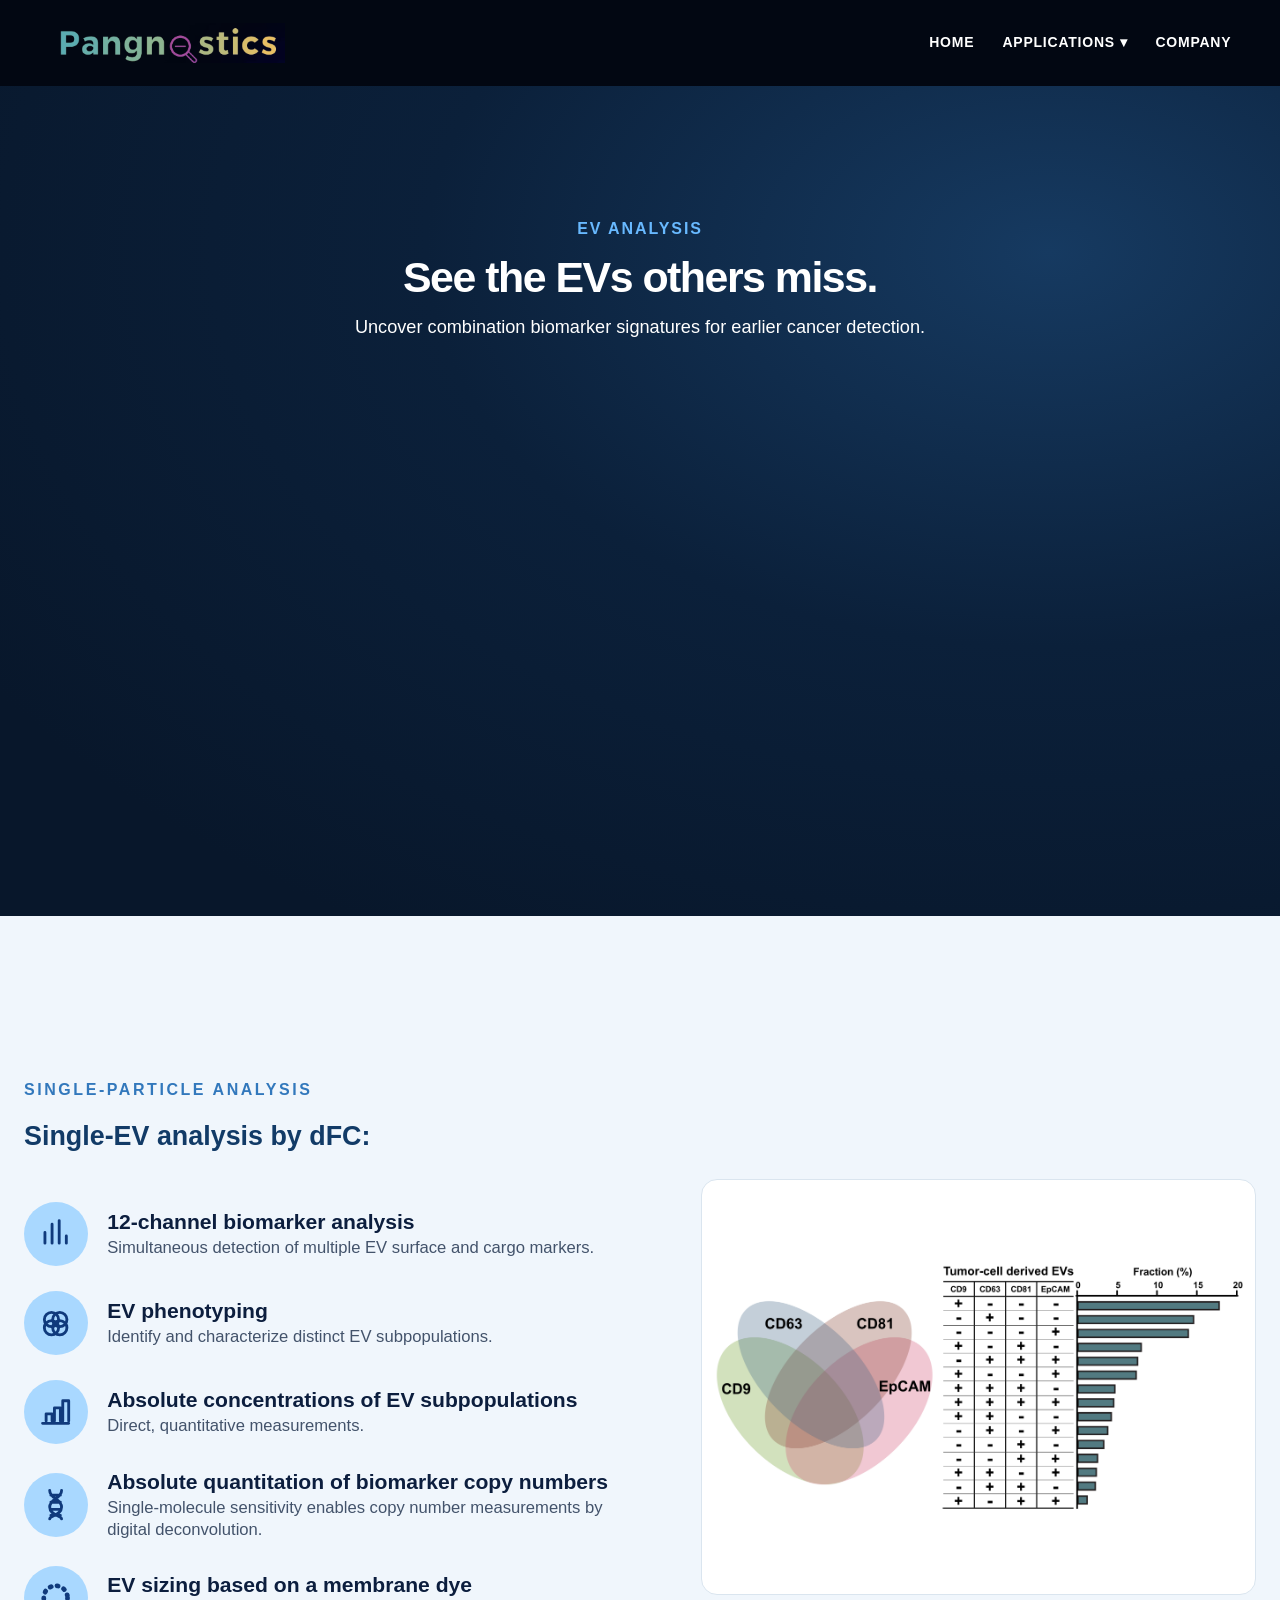
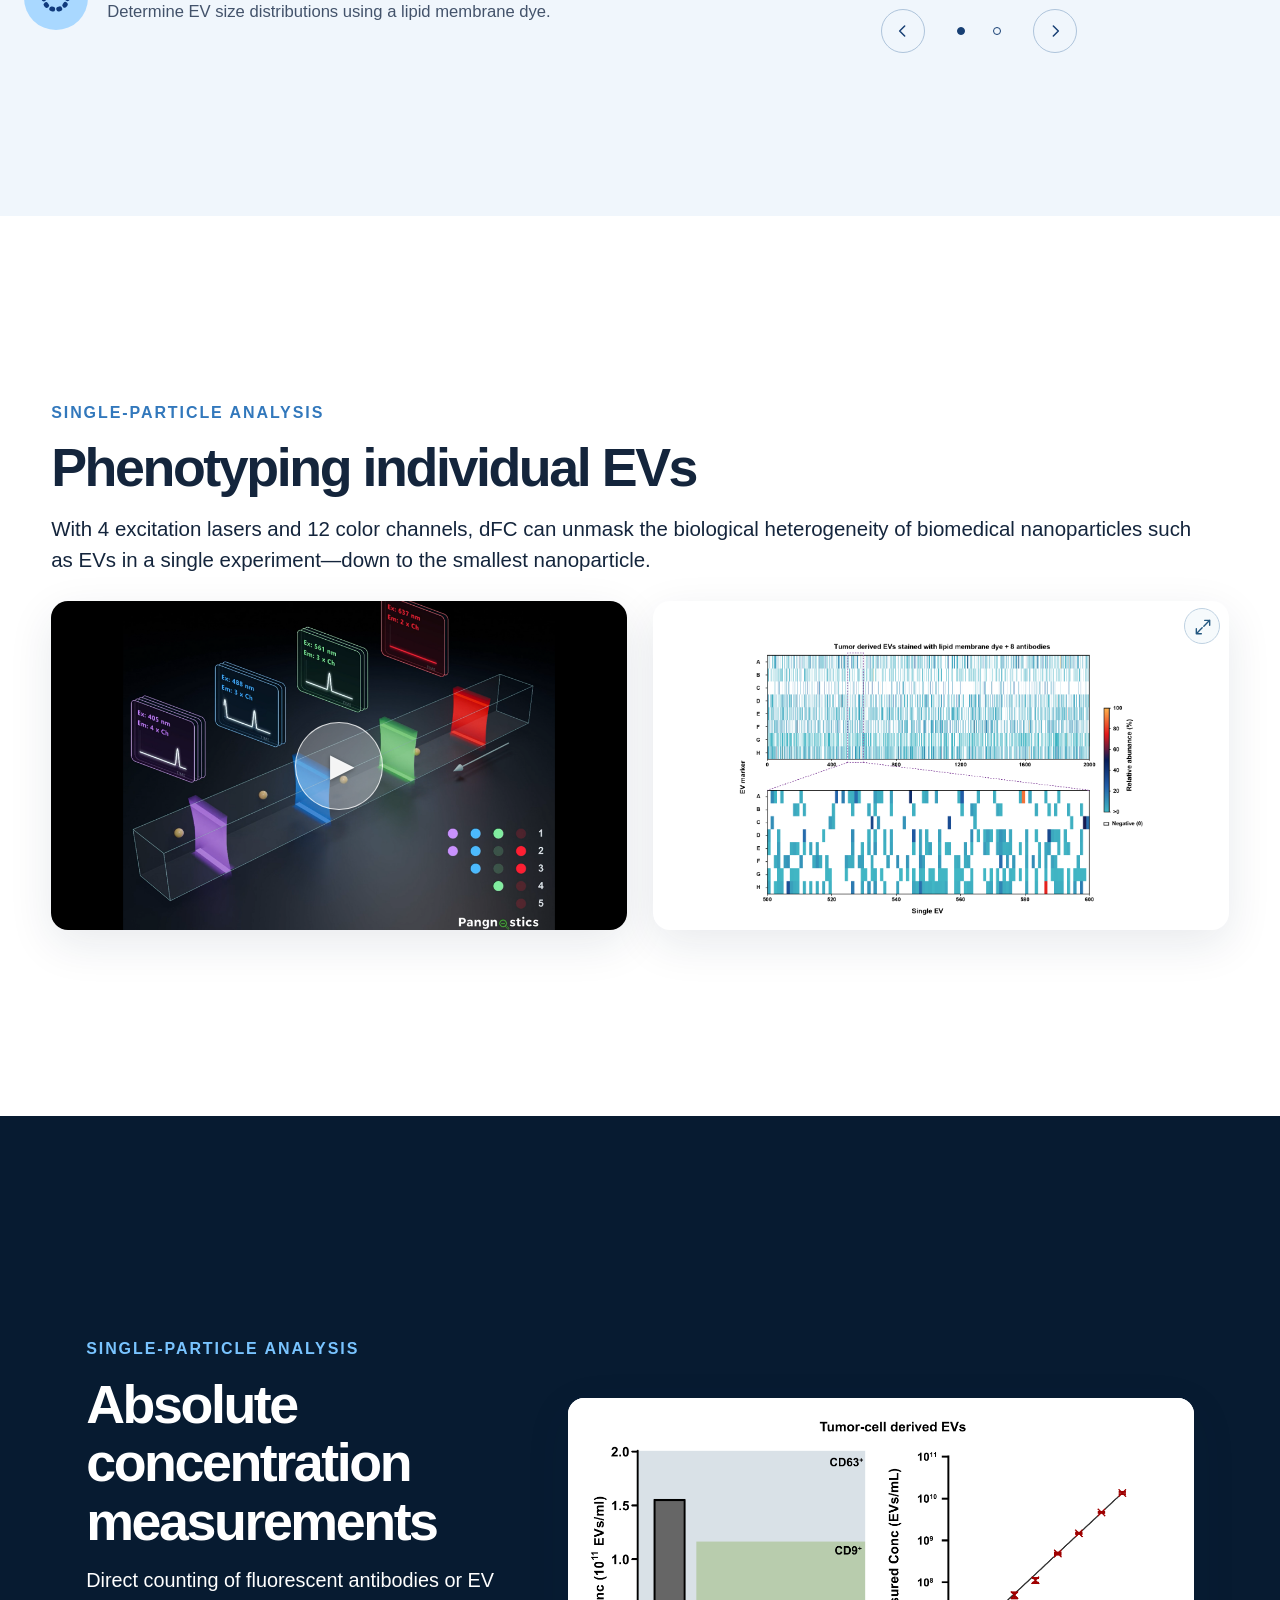
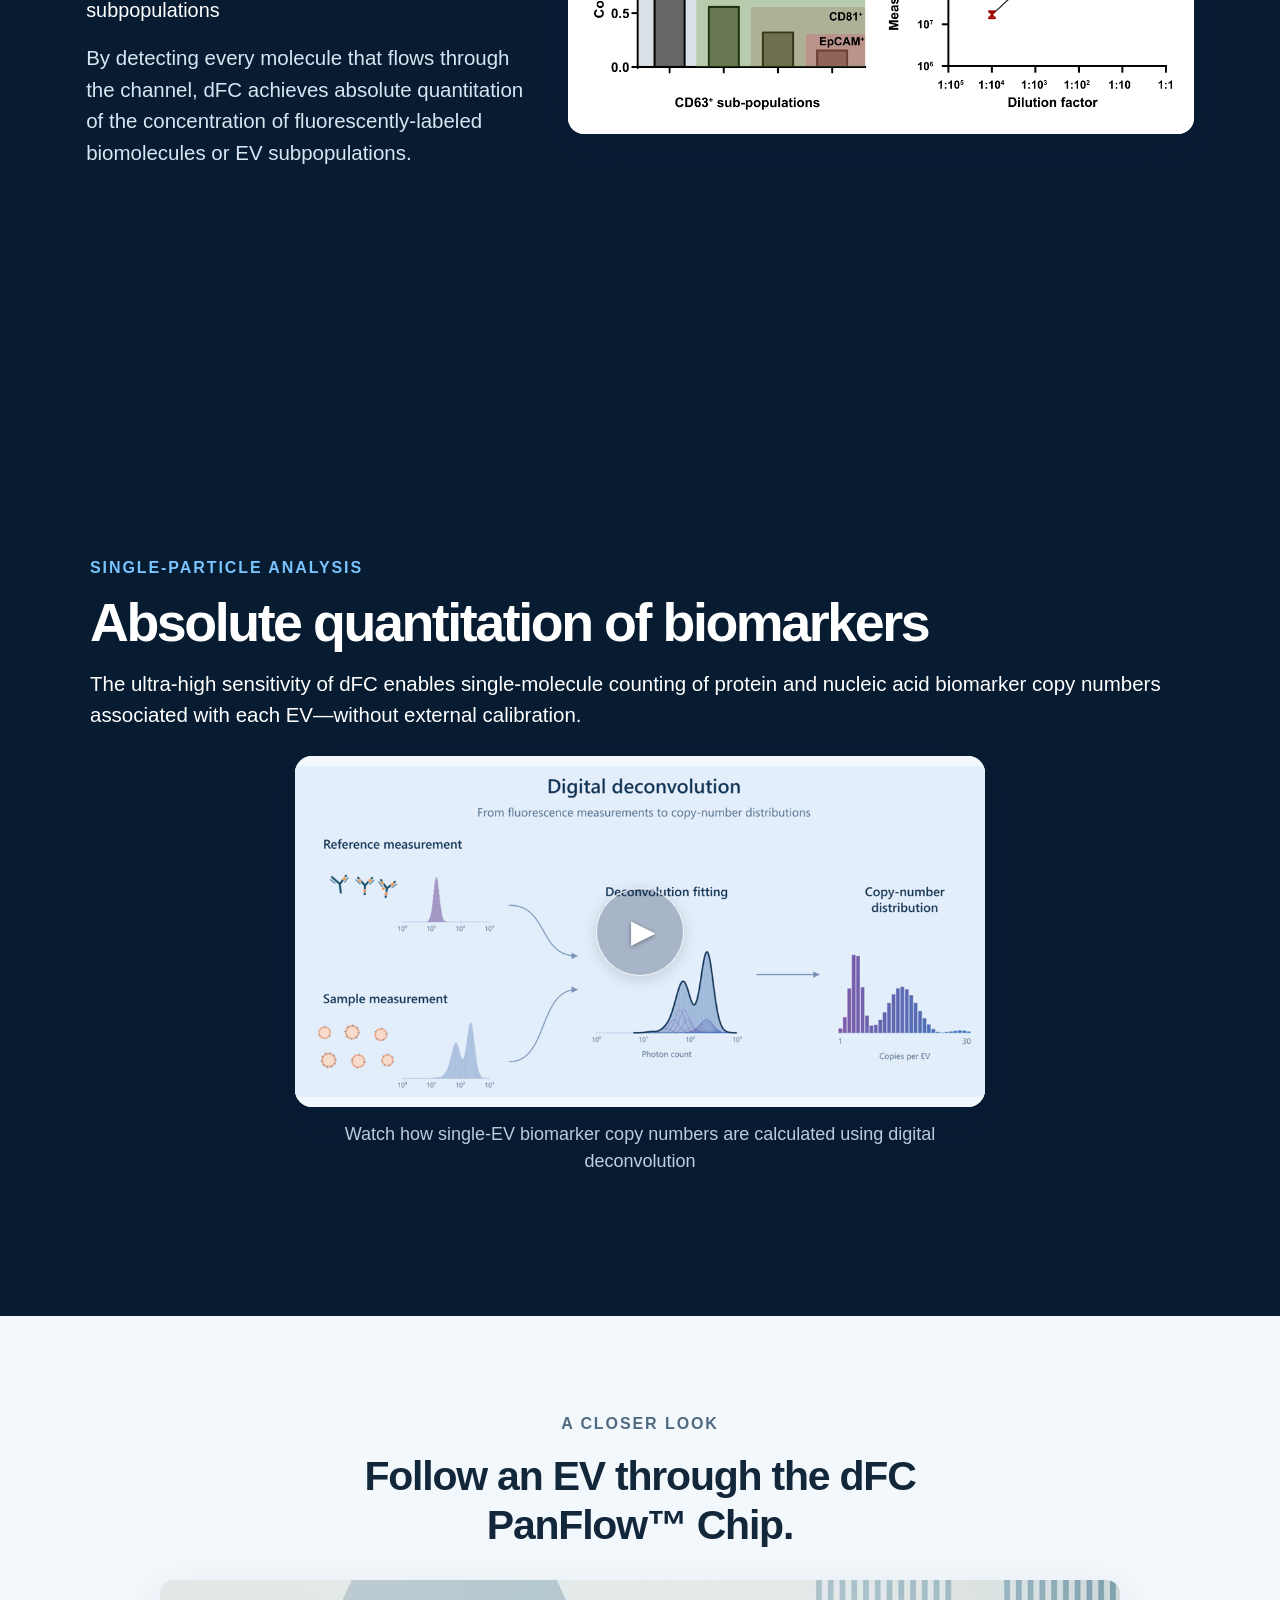
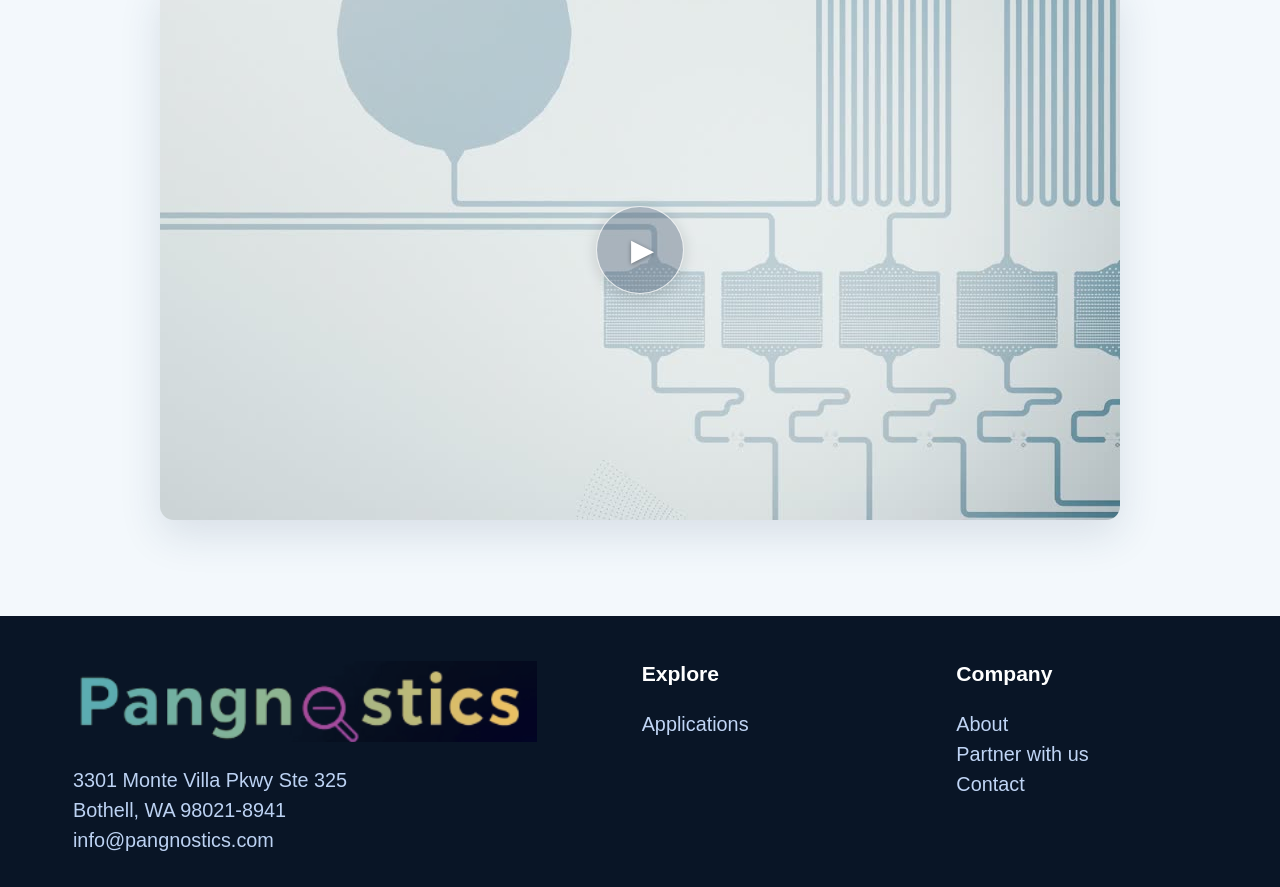
==== commit d8f816a9: "Center video controls and stack EV journey sections" ====
--- a/ev-analysis.html
+++ b/ev-analysis.html
@@ -12,11 +12,11 @@
 <script src="assets/js/videos.js" defer></script>
 <script src="assets/js/video-player.js" defer></script>
 <script src="assets/js/ev-cards.js" defer></script>
-<link rel="stylesheet" href="assets/css/ev-page-consistency.css">
+<link rel="stylesheet" href="assets/css/ev-page-consistency.css?v=33">
 <link rel="stylesheet" href="assets/css/ev-gallery.css">
 <link rel="stylesheet" href="assets/css/ev-heatmap.css">
 <link rel="stylesheet" href="assets/css/concentration-figure.css">
-<link rel="stylesheet" href="assets/css/closer-look.css">
+<link rel="stylesheet" href="assets/css/closer-look.css?v=33">
 <script src="assets/js/ev-gallery-images.js" defer></script>
 <script src="assets/js/ev-gallery.js" defer></script>
 <script src="assets/js/ev-heatmap.js" defer></script>
--- a/assets/css/ev-page-consistency.css
+++ b/assets/css/ev-page-consistency.css
@@ -31,6 +31,8 @@
 
 /* Retain the central control while revealing the deconvolution diagram. */
 :is(#home,#ev-analysis) .ev-deconvolution-section [data-video="deconvolution"] .molecule-play-icon {
+  /* Center on the thumbnail; the inherited biomarker rule used 43%. */
+  top:50% !important;
   background: rgba(15,39,68,.28) !important;
   border: 1px solid rgba(255,255,255,.78) !important;
   color: #fff !important;
@@ -41,3 +43,9 @@
 :is(#home,#ev-analysis) .ev-deconvolution-section [data-video="deconvolution"]:focus-visible .molecule-play-icon {
   background: rgba(15,39,68,.40) !important;
 }
+/* Keep the diagram visible on phones; match the journey control's size. */
+@media(max-width:767px) {
+  :is(#home,#ev-analysis) .ev-deconvolution-section [data-video="deconvolution"] .molecule-play-icon {
+    width:64px; height:64px; font-size:26px;
+  }
+}
--- a/assets/css/closer-look.css
+++ b/assets/css/closer-look.css
@@ -1,13 +1,55 @@
-/* Center the complete text/video group and retain full-screen sections. */
+/* v33: stack the heading above a larger, centered EV journey preview. */
 :is(#home,#ev-analysis) > .closer-look-section {
-  min-height: 100svh !important;
-  height: auto !important;
-  max-height: none !important;
-  display: flex !important;
-  align-items: center !important;
-  justify-content: center !important;
-  padding-block: clamp(32px, 6svh, 88px) !important;
+  min-height:100svh !important;
+  height:auto !important;
+  max-height:none !important;
+  display:flex !important;
+  align-items:center !important;
+  justify-content:center !important;
+  padding:clamp(32px,6svh,64px) 24px !important;
 }
 :is(#home,#ev-analysis) > .closer-look-section > .wrap.feature {
-  margin: 0 auto !important;
+  display:grid !important;
+  grid-template-columns:minmax(0,1fr) !important;
+  gap:clamp(24px,3.5svh,36px) !important;
+  width:100% !important;
+  max-width:960px !important;
+  margin:0 auto !important;
+  padding:0 !important;
 }
+:is(#home,#ev-analysis) > .closer-look-section .feature-copy {
+  width:100%; min-width:0; text-align:center;
+  margin:0 !important; padding:0 !important;
+}
+:is(#home,#ev-analysis) > .closer-look-section .feature-copy .kicker {
+  margin:0 0 16px !important;
+}
+:is(#home,#ev-analysis) > .closer-look-section .feature-copy h2 {
+  max-width:26ch !important;
+  margin:0 auto !important;
+}
+:is(#home,#ev-analysis) > .closer-look-section .feature-media.closer-look-video {
+  width:100%; aspect-ratio:16 / 9;
+  margin:0 !important;
+}
+/* Match the translucent deconvolution control while preserving its hit target. */
+:is(#home,#ev-analysis) > .closer-look-section .closer-look-play {
+  left:50% !important; top:50% !important;
+  transform:translate(-50%,-50%) !important;
+  width:88px !important; height:88px !important;
+  border:1px solid rgba(255,255,255,.78) !important;
+  background:rgba(15,39,68,.28) !important;
+  color:#fff !important;
+  box-shadow:0 3px 15px rgba(0,0,0,.14) !important;
+  text-shadow:0 1px 4px rgba(0,0,0,.4);
+}
+:is(#home,#ev-analysis) > .closer-look-section .closer-look-play:hover,
+:is(#home,#ev-analysis) > .closer-look-section .closer-look-play:focus-visible {
+  background:rgba(15,39,68,.40) !important;
+}
+@media(max-width:767px) {
+  :is(#home,#ev-analysis) > .closer-look-section { padding-inline:20px !important; }
+  :is(#home,#ev-analysis) > .closer-look-section .closer-look-play {
+    width:64px !important; height:64px !important;
+  }
+}
